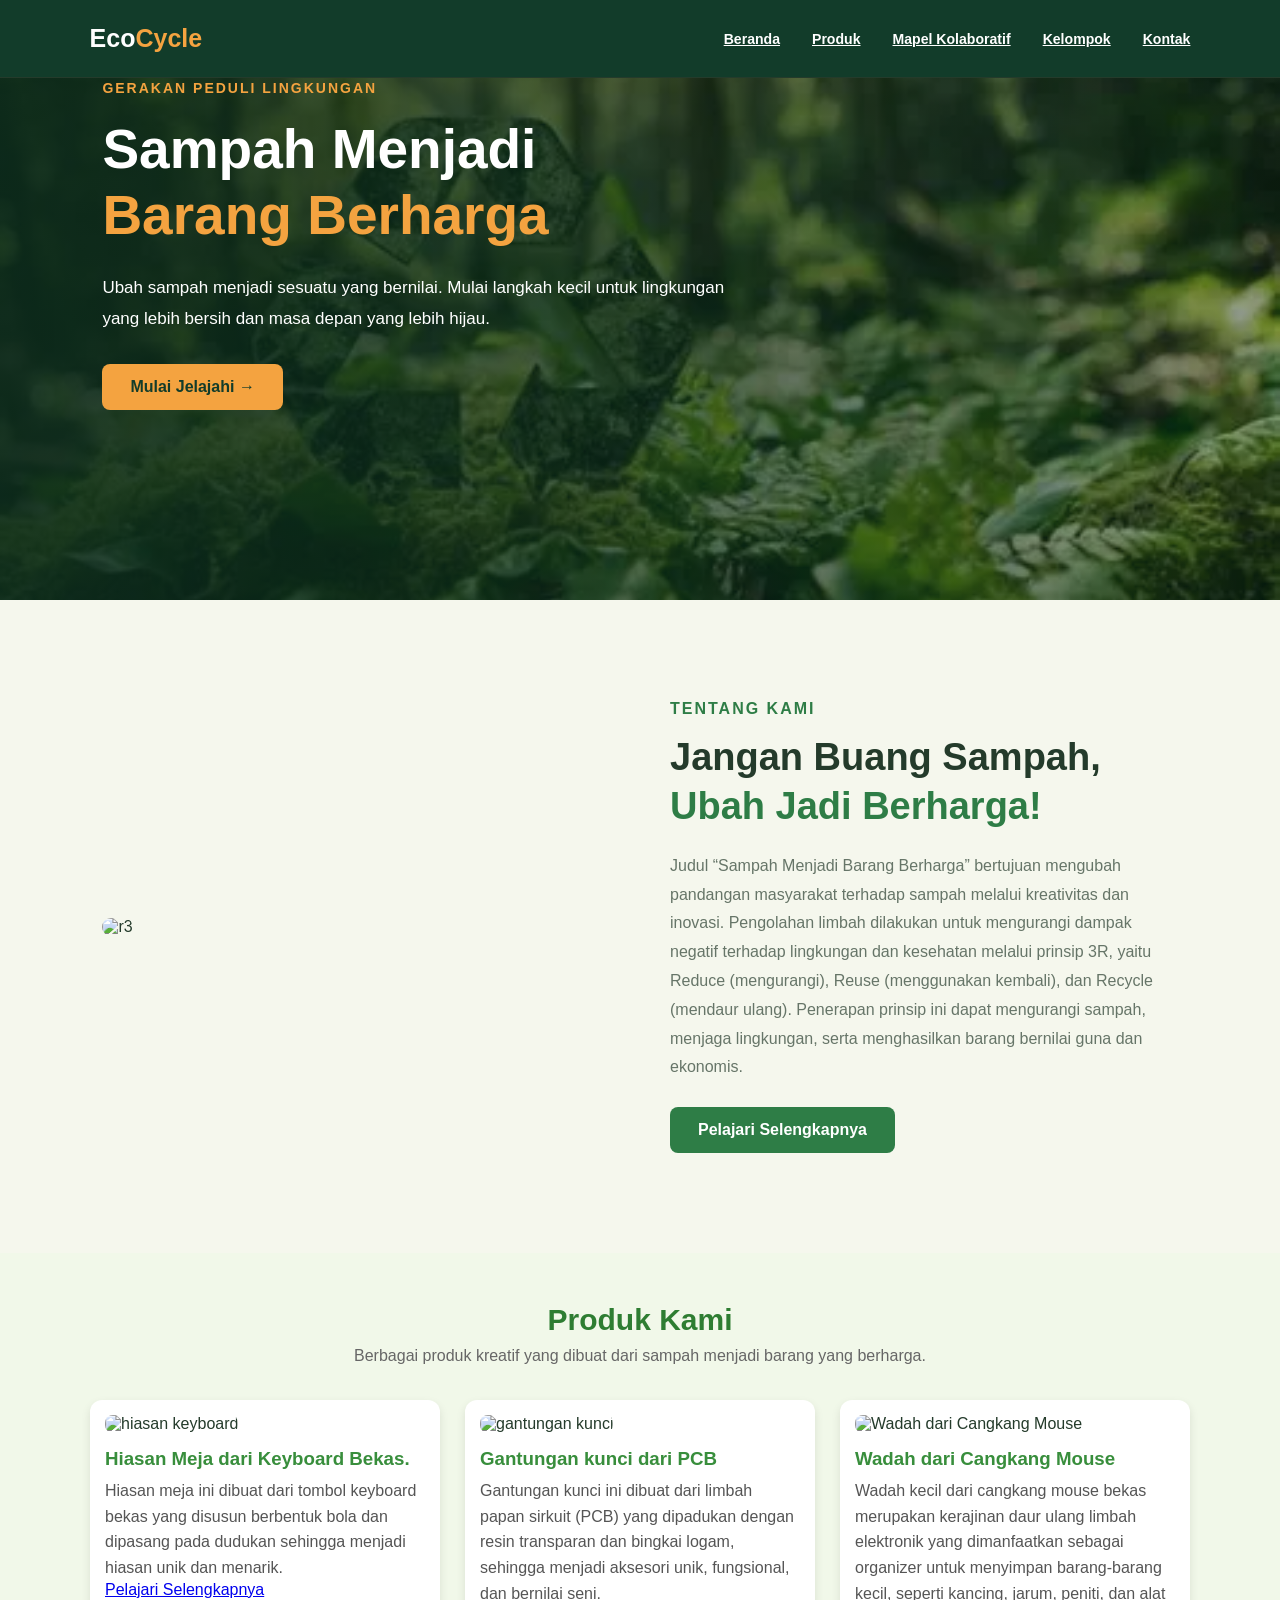
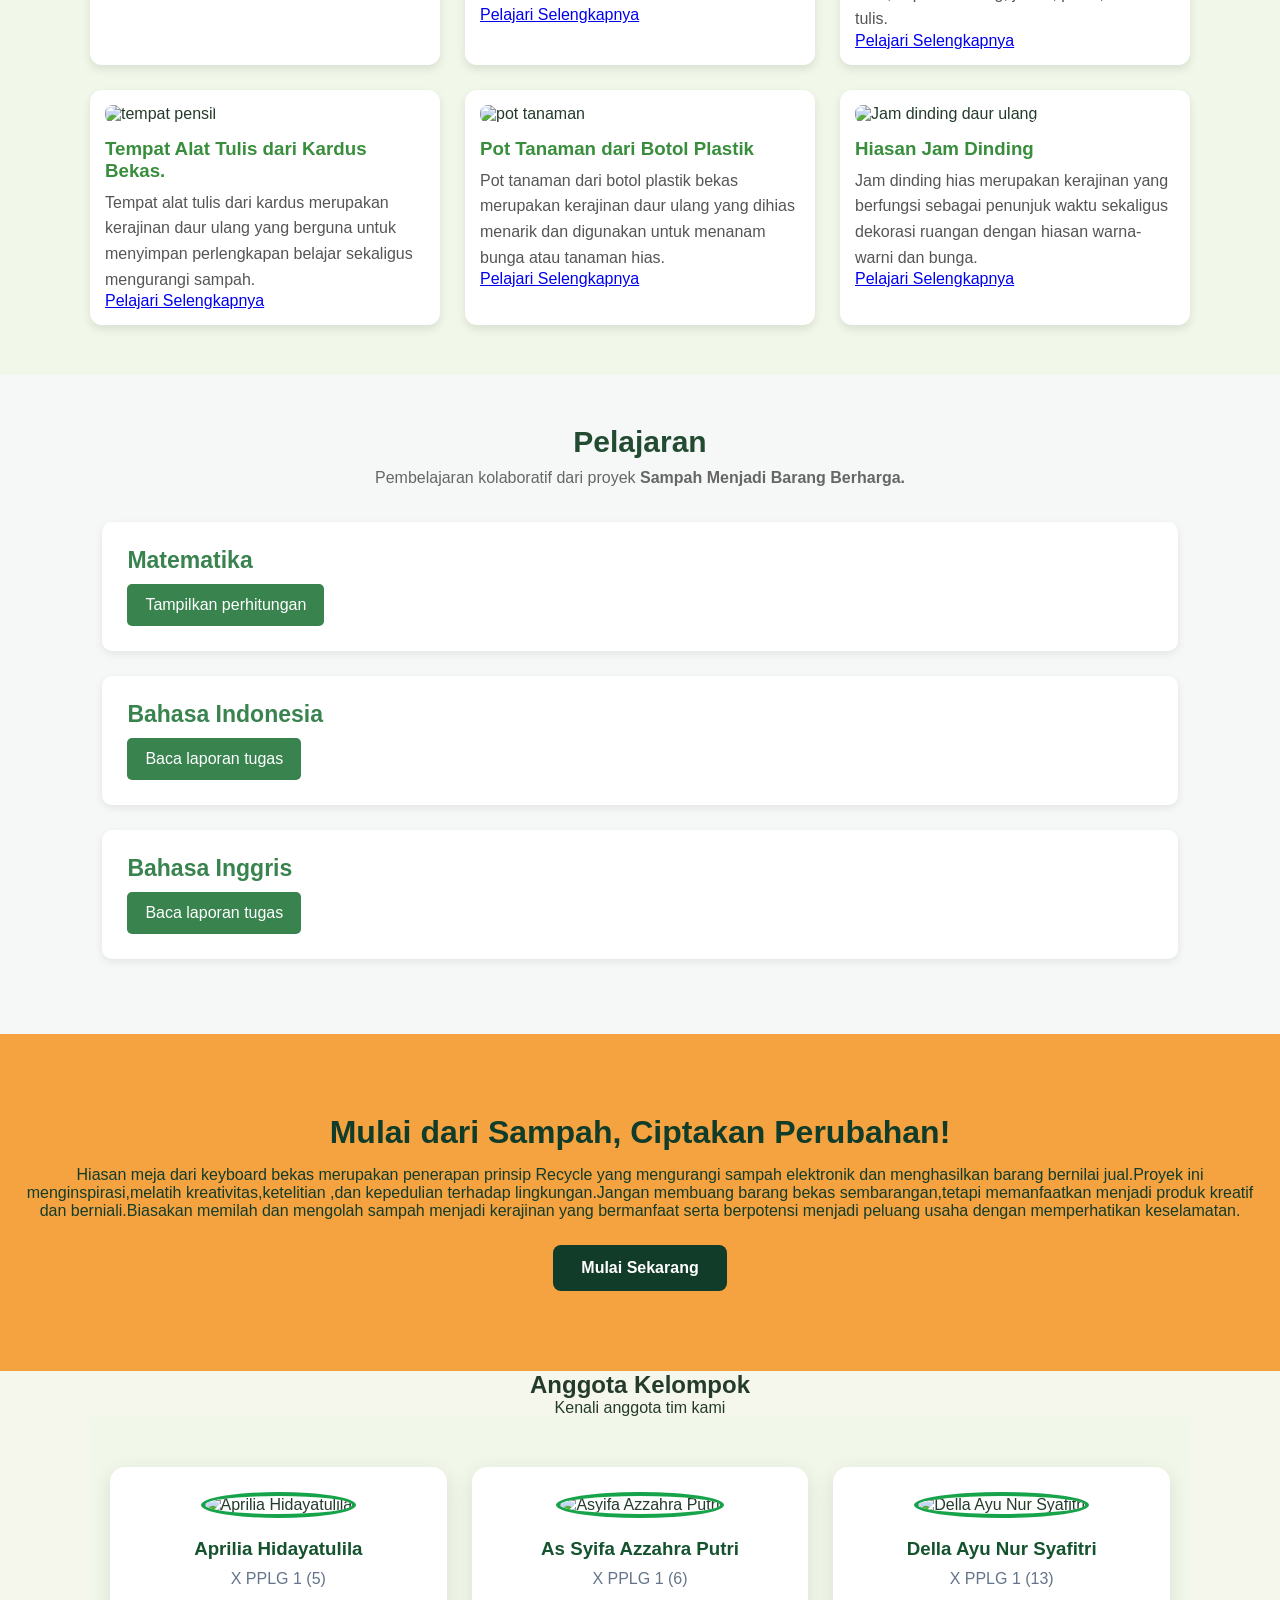
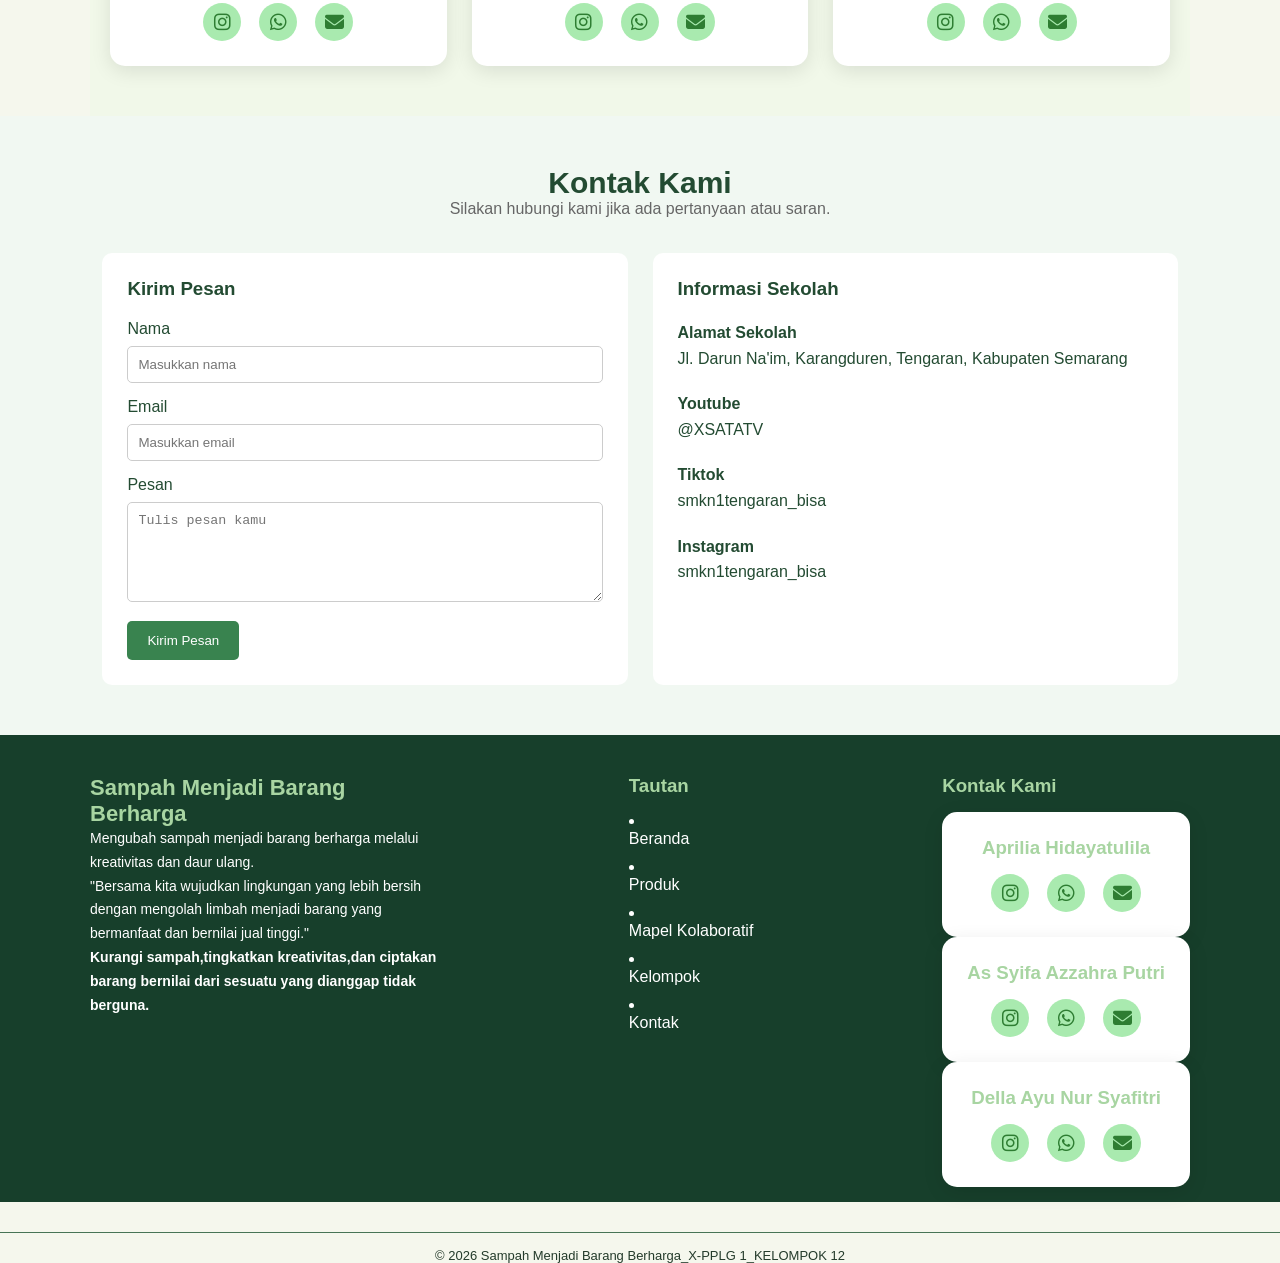
==== index.html @ 2ebad02d "Add files via upload" ====
<!doctype html>
<html lang="id">
  <head>
    <meta charset="UTF-8" />
    <meta name="viewport" content="width=device-width, initial-scale=1.0" />
    <title>Sampah Menjadi Barang Berharga</title>
    <link rel="stylesheet" href="style.css" />
    <link rel="stylesheet" href="https://cdnjs.cloudflare.com/ajax/libs/font-awesome/6.5.0/css/all.min.css"/>
    <link rel="stylesheet" href="https://cdnjs.cloudflare.com/ajax/libs/font-awesome/6.5.2/css/all.min.css">
  </head>
  <body>
    <!-- NAVBAR --> 
    <header>
      <nav class="navbar">
        <div class="logo"> Eco<span>Cycle</span></div>

        <div class="nav-menu">
          <li><a href="#home">Beranda</a></li>
          <li><a href="#produk">Produk</a></li>
          <li><a href="#mapel">Mapel Kolaboratif</a></li>
          <li><a href="#anggota">Kelompok</a></li>
          <li><a href="#kontak">Kontak</a></li>
        </div>

         <button
        class="hamburger"
        id="hamburger"
        type="button"
        aria-label="Buka menu navigasi"
        aria-expanded="false"
        aria-controls="navdropdown"
      >
        <span></span>
        <span></span>
        <span></span>
      </button>

      <div class="nav-dropdown" id="navDropdown">
        <a href="#home">Beranda</a>
        <a href="#produk">Produk</a>
        <a href="#mapel">Mapel Kolaboratif</a>
        <a href="#anggota">Anggota</a>
        <a href="#kontak">Kontak</a>
      </div>
      </nav>
    </header>
    <!-- background -->
    <main>
    <section class="bg" id="home">
      <div class="bg-content">
        <p class="tagline"> GERAKAN PEDULI LINGKUNGAN</p>

        <h1>
          Sampah Menjadi<br />
          <span>Barang Berharga</span>
        </h1>

        <p 1>
          Ubah sampah menjadi sesuatu yang bernilai. Mulai langkah kecil untuk
          lingkungan yang lebih bersih dan masa depan yang lebih hijau.
        </p>

        <a href="#tentang" class="btn">Mulai Jelajahi →</a>
      </div>
    </section>
    <!-- TENTANG -->
    <section class="tentang" id="tentang">
      <div class="tentang-image">
        <img src="./gambar/r3.jpg" alt="r3" />
      </div>

      <div class="tentang-content">
        <p class="section-label">TENTANG KAMI</p>

        <h2>
          Jangan Buang Sampah,<br />
          <span>Ubah Jadi Berharga!</span>
        </h2>

        <p>
          Judul “Sampah Menjadi Barang Berharga” bertujuan mengubah pandangan 
          masyarakat terhadap sampah melalui kreativitas dan inovasi. Pengolahan 
          limbah dilakukan untuk mengurangi dampak negatif terhadap lingkungan dan 
          kesehatan melalui prinsip 3R, yaitu Reduce (mengurangi), Reuse (menggunakan kembali), 
          dan Recycle (mendaur ulang). Penerapan prinsip ini dapat mengurangi sampah, menjaga lingkungan, 
          serta menghasilkan barang bernilai guna dan ekonomis.
        </p>

        <a href="#produk" class="btn btn-green"> Pelajari Selengkapnya </a>
      </div>
    </section>
    <!-- PRODUK IPAS -->
      <section class="produk" id="produk">
    <h2>Produk Kami</h2>
    <p class="deskripsi">
        Berbagai produk kreatif yang dibuat dari
        sampah menjadi barang yang berharga.
    </p>

    <div class="daftar-produk">

        <div class="card-produk">
            <img src="./gambar/hiasan keyboard.jpeg" alt="hiasan keyboard">
            <h3>Hiasan Meja dari Keyboard Bekas.</h3>
            <p>Hiasan meja ini dibuat dari tombol keyboard bekas yang 
              disusun berbentuk bola dan dipasang pada dudukan sehingga menjadi hiasan unik dan menarik.</p>
            <a href="hiasankeyboard.html" class="read-more">Pelajari Selengkapnya</a>
        </div>

        <div class="card-produk">
            <img src="./gambar/gantungan kunci.jpeg" alt="gantungan kunci">
            <h3>Gantungan kunci dari PCB</h3>
            <p>Gantungan kunci ini dibuat dari limbah papan sirkuit (PCB) 
              yang dipadukan dengan resin transparan dan bingkai logam, sehingga 
              menjadi aksesori unik, fungsional, dan bernilai seni.</p>
            <a href="gantungankunci.html" class="read-more">Pelajari Selengkapnya</a>
        </div>

        <div class="card-produk">
            <img src="./gambar/hiasan.jpeg" alt="Wadah dari Cangkang Mouse">
            <h3>Wadah dari Cangkang Mouse</h3>
            <p>Wadah kecil dari cangkang mouse bekas merupakan 
              kerajinan daur ulang limbah elektronik yang dimanfaatkan 
              sebagai organizer untuk menyimpan barang-barang kecil, seperti kancing, jarum, peniti, dan alat tulis.</p>
            <a href="cangkangmouse.html" class="read-more">Pelajari Selengkapnya</a>
        </div>

        <div class="card-produk">
            <img src="./gambar/tempat pensil.jpeg" alt="tempat pensil">
            <h3>Tempat Alat Tulis dari Kardus Bekas.</h3>
            <p>Tempat alat tulis dari kardus merupakan kerajinan daur ulang 
              yang berguna untuk menyimpan perlengkapan belajar sekaligus mengurangi sampah.</p>
           <a href="tempatpensil.html" class="read-more">Pelajari Selengkapnya</a>
        </div>

        <div class="card-produk">
            <img src="./gambar/pot tanaman.jpeg" alt="pot tanaman">
            <h3>Pot Tanaman dari Botol Plastik</h3>
            <p>Pot tanaman dari botol plastik bekas merupakan 
              kerajinan daur ulang yang dihias menarik dan digunakan untuk menanam bunga atau tanaman hias.</p>
            <a href="pottanaman.html" class="read-more">Pelajari Selengkapnya</a>
        </div>

        <div class="card-produk">
            <img src="./gambar/jam dinding daur ulang.jpeg" alt="Jam dinding daur ulang">
            <h3>Hiasan Jam Dinding</h3>
            <p>Jam dinding hias merupakan kerajinan yang berfungsi sebagai 
              penunjuk waktu sekaligus dekorasi ruangan dengan hiasan warna-warni dan bunga.</p>
           <a href="jamdinding.html" class="read-more">Pelajari Selengkapnya</a>
        </div>
    </div>
</section>
    <!-- MATA PELJARAN -->
    <section id="mapel">
      <div class="judul-mapel">
        <h2>Pelajaran</h2>
        <p>
          Pembelajaran kolaboratif dari proyek
          <strong> Sampah Menjadi Barang Berharga.</strong>
        </p>
      </div>
      <!-- MATEMATIKA -->
      <div class="mapel-card">
        <h3>Matematika</h3>
        <details>
          <summary>Tampilkan perhitungan</summary>

          <div class="materi">
            <h4>Aprilia Hidayatulila</h4>
            <img src="./gambar/Matematika yaya.jpeg" alt="matematika yaya">
              <p>
              <ul>
             <li>Permisalan </li>
              x = 1 pot bunga kelinci
              <br> y = 1 gantungan kunci keyboard </li>
              <li>Permodelan</li>
                        x + 2y =  155.000
                        <br>3x + 2y = 270.000
              <li>- Metode eliminasi </li>
                    mencari nilai x
                    <br>3x + 2y = 270.000
                    <br>x + 2y =155.000 
                    <br>______________ _
                     <br>2x       = 115.000
                    <br>x=57.500
              <li>- Metode subtitusi </li>
                    x + 2y=155.000
                    <br>57.500 + 2y = 155.000
                    <br> 2y =155.000 - 57.500
                    <br>2y =97.500
                    <br>y = 48.750
              <li>Jadi, harga 1 pot bunga kelinci adalah Rp 57.500, dan harga 1 gantungan kunci keyboard
                   adalah Rp 48.750</li>
            </p>
          </ul>
          </div>

          <div class="materi">
            <h4>As Syifa Azzahra Putri</h4>
            <img src="./gambar/Matematika syifa.jpeg" alt="matematika syifa">
            <p>
              <ul>
             <li>Permisalan </li>
              x = 1 kipas portable
              <br>y = 1 lampu hias </li>
              <li>Permodelan</li>
                        2x +3y = 154.000
                        <br> x + 2y = 90.000
              <li>- Metode eliminasi </li>
                    mencari nilai x
                    <br> 2x + 3y = 154.000|x2
                    <br>x + 2y =90.000 |x3 
                    <br>4x + 6y = 308.000
                    <br>3x + 6y = 270.000
                    <br> ______________ _
                     <br>x       =38.000 
              <li>- Metode subtitusi </li>
                    x + 2y=90.000
                    <br>(38.000) + 2y = 90.000 
                    <br>2y =90.000-38.000 
                    <br>2y =52.000
                    <br>y =52.000 ÷ 2 
                    <br>y = 26.000 
              <li>Jadi, harga 1 kipas portabl adalah Rp 38.000, dan harga 1 lampu hias
                   adalah Rp 26.000</li>
            </p>
          </ul>
          </div>

          <div class="materi">
            <h4>Della Ayu Nur Syafitri</h4>
            <img src="./gambar/matematika della.jpeg" alt="matematika della">
              <p>
              <ul>
             <li>Permisalan </li>
              x = 1 Bingkai foto dari keyboard
              <br>y = 1 lampu led dari keyboard bekas </li>
              <li>Permodelan</li>
                        2x + 3y = 325.000
                        <br>x + 2y = 210.000
              <li>- Metode eliminasi </li>
                    mencari nilai x
                    <br>2x + 3y = 325.000 |x2
                    <br>x + 2y = 210.000|x3
                    <br>4x + 6y = 650.000
                    <br>3x + 6y = 630.000
                    <br> ______________ _
                    <br>X         = 20.000
              <li>- Metode subtitusi </li>
                    x + 2y= 210.00
                    <br>20.000 + 2y = 210.000
                    <br>2y= 210.000 -  20.000
                    <br> 2y= 190.000
                    <br> y=95.000
                    <br><li>Jadi, harga 1 Bingkai foto dari keyboard adalah Rp 20.000, dan harga 1 lampu led dari
                      keyboard bekas adalah Rp 95.000</li>
            </p>
          </ul>
          </div>
          </details>
          </div>

      <!-- BAHASA INDONESIA -->
      <div class="mapel-card">
        <h3>Bahasa Indonesia</h3>
        <details>
          <summary>Baca laporan tugas</summary>
          <div class="materi">
            <h4>Laporan Aprilia Hidayatulila</h4>
            <p>
              Barang bekas merupakan benda yang sudah tidak digunakan lagi, 
              tetapi masih dapat dimanfaatkan menjadi sesuatu yang berguna. Salah satu 
              contohnya adalah keyboard komputer bekas yang dapat diolah menjadi kerajinan 
              tangan berupa bola dunia. Produk ini dibuat dengan memanfaatkan bahan yang sudah 
              tidak terpakai sehingga dapat mengurangi sampah sekaligus menghasilkan hiasan yang menarik.
            </p>

            <p>
              Bola dunia dari keyboard bekas merupakan kerajinan berbentuk globe yang menggunakan 
              styrofoam sebagai bahan dasar dan tombol keyboard bekas sebagai bahan hiasan. 
              Bahan yang digunakan dalam pembuatan produk ini adalah keyboard bekas, styrofoam, 
              lem, dan bahan pendukung lainnya. Keyboard bekas dimanfaatkan dengan mengambil bagian 
              tombol-tombolnya, sedangkan styrofoam digunakan untuk membentuk dasar bola dunia.
            </p>

            <p>
              Proses pembuatan bola dunia ini dilakukan dengan membentuk styrofoam menjadi bulat seperti globe. 
              Setelah itu, tombol-tombol keyboard bekas disusun dan ditempelkan pada permukaan styrofoam hingga 
              membentuk tampilan bola dunia yang menarik. Produk ini dibuat dengan menggabungkan kreativitas dan 
              pemanfaatan barang bekas sehingga menghasilkan kerajinan yang memiliki bentuk unik.
            </p>

            <p>
              Bola dunia dari keyboard bekas memiliki manfaat sebagai hiasan meja, pajangan, sekaligus media pengenalan bentuk bumi. 
              Selain itu, pembuatan produk ini dapat melatih kreativitas dan mengajarkan pentingnya mengolah barang bekas agar tidak 
              langsung dibuang. Dengan adanya kerajinan ini, keyboard yang sudah tidak digunakan dapat berubah menjadi barang yang memiliki nilai guna dan nilai keindahan.
            </p>
          </div>

          <div class="materi">
            <h4>Laporan As Syifa Azzahra Putri</h4>
            <p>
              Limbah keyboard merupakan salah satu jenis sampah elektronik 
              yang berasal dari perangkat komputer yang sudah tidak digunakan 
              atau mengalami kerusakan. Keyboard terdiri atas berbagai komponen, 
              seperti tombol, rangka plastik, kabel, dan bagian elektronik. Limbah keyboard 
              dapat dimanfaatkan kembali menjadi barang kerajinan yang memiliki nilai estetika dan nilai guna.
            </p>

            <p>
              Berdasarkan produk yang kami buat, terlihat sebuah kerajinan yang dibuat dari limbah keyboard bekas. 
              Kerajinan tersebut memiliki bentuk menyerupai pohon dengan bagian atas berbentuk bulat.
              Bagian atas kerajinan tersusun dari berbagai tombol keyboard berwarna hitam, abu-abu, 
              dan putih. Tombol-tombol tersebut memiliki huruf, angka, serta simbol yang masih terlihat. 
              Susunan tombol dibuat secara rapat sehingga membentuk permukaan menyerupai bola.
              Bagian bawah kerajinan menggunakan komponen elektronik sebagai penyangga. 
              Terdapat rangkaian kabel dan bagian-bagian kecil yang menghubungkan bentuk bulat dengan alasnya. 
              Kerajinan ini menunjukkan bahwa tombol keyboard yang sudah tidak terpakai dapat disusun menjadi bentuk yang menarik.
            </p>

            <p>
              Kerajinan dari limbah keyboard memiliki berbagai manfaat. Salah satunya adalah mengurangi 
              jumlah sampah elektronik yang dapat mencemari lingkungan. Selain itu, pemanfaatan limbah keyboard 
              dapat meningkatkan kreativitas dan keterampilan dalam membuat kerajinan.
              Kerajinan ini juga dapat digunakan sebagai hiasan ruangan, pajangan, atau contoh 
              pemanfaatan barang bekas. Dengan pengolahan yang tepat, limbah keyboard yang awalnya tidak 
              memiliki nilai guna dapat menjadi barang yang menarik dan bernilai ekonomis.
            </p>

            <p>
              Limbah keyboard dapat dimanfaatkan menjadi kerajinan yang menarik dan bermanfaat. 
              Pengolahan limbah keyboard merupakan salah satu cara untuk mengurangi pencemaran lingkungan 
              sekaligus meningkatkan kreativitas. Oleh karena itu, pemanfaatan limbah elektronik perlu 
              dikembangkan agar barang yang sudah tidak digunakan dapat memiliki nilai tambah.
            </p>
          </div>

          <div class="materi">
            <h4>Laporan Della Ayu Nur Syafitri</h4>
            <p>
              Hiasan meja dari keyboard bekas adalah kerajinan yang memanfaatkan 
              keyboard rusak menjadi hiasan yang menarik. Keyboard bekas yang biasanya 
              dibuang, kini bisa diubah menjadi barang yang berguna dan bernilai jual.
              Hiasan ini terbuat dari tombol-tombol keyboard atau keycaps yang berwarna 
              hitam dan putih. Tombol tersebut ditempelkan pada rangka yang terbuat dari 
              kardus atau kaleng bekas menggunakan lem tembak. Alat yang digunakan cukup sederhana, 
              yaitu gunting, cutter, dan lem tembak. Bentuk hiasannya bermacam-macam, seperti tempat 
              pensil, pot bunga mini, dan bingkai foto.Manfaat dari kerajinan ini adalah dapat mengurangi 
              sampah elektronik, melatih kreativitas, dan dapat dijual sehingga menghasilkan uang. Jadi, 
              hiasan meja dari keyboard bekas sangat bermanfaat untuk menjaga lingkungan dan melatih keterampilan.
            </p>
          </div>
        </details>
      </div>

      <!-- BAHASA INGGRIS -->
      <div class="mapel-card">
        <h3>Bahasa Inggris</h3>
        <details>
          <summary>Baca laporan tugas</summary>
          <div class="materi">
            <h2>Aprilia Hidayatulila</h2>
            <h4 style="text-align: center;">​How to Make a Globe from Used Keyboard Keys</h4>
            <p>
             A globe made from used keyboard keys is a creative craft made from electronic waste. 
             This craft uses old keyboard buttons and other unused computer parts to create a unique decorative object. 
             It is also a good way to recycle electronic waste and protect the environment.
            </p>
            <p>
              First, prepare an old keyboard and remove all the keys carefully. Next, clean the keys so they are ready to be used.
               After that, prepare a round ball as the main structure. Then, attach the keyboard keys one by one to the surface of the 
               ball using strong glue. Make sure the keys are arranged neatly and cover the entire surface. 
               Finally, attach the ball to a stand so it can stand properly.
            </p>
            <p>
             In conclusion, making a globe from used keyboard keys is an interesting way to recycle old electronic materials. 
             Besides being creative, this activity helps reduce electronic waste and teaches us to reuse unused objects..
            </p>
          </div>

          <div class="materi">
            <h2>As Syifa Azzahra Putri</h2>
            <h4 style="text-align: center;">A Decorative Table Clock Made From recycled keyboard keys</h4>
            <p>
             A decorative table clock made from recycled keyboard keys is a creative handicraft produced by reusing 
             unused computer keyboard buttons and electronic waste. This product combines creativity, functionality, 
             and environmental awareness. It transforms waste materials into a useful and attractive decoration.
            </p>
            <p>
            First, used keyboard keys are collected and cleaned to remove dust and dirt. Then, the keys are arranged and attached 
            to a round base to form the shape of a clock. A clock mechanism is installed in the middle, allowing the clock to function properly. 
            After that, the clock is connected to a supporting base to make it stand firmly on a table.
            <p>
             The recycled keyboard keys create a unique appearance because each key has different letters, numbers, and symbols. 
             A computer mouse can also be placed beside the clock as an additional decoration.
             </p>
             <p>
              In conclusion, making a decorative table clock from recycled keyboard keys is an innovative way to apply the 3R principle, especially recycling. 
              Besides reducing electronic waste, this product creates a useful, unique, and valuable item that can be used as a room decoration.
             </p>
          </div>

          <div class="materi">
            <h2>Della Ayu Nur Syafitri</h2>
            <h4 style="text-align: center;">​Table Decoration From Used Keyboard</h4>
            <p>
            Table decoration from used keyboard is a handicraft that uses a broken keyboard to make a beautiful decoration. A used keyboard that is usually 
            thrown away can be changed into a useful and valuableTable decoration from used keyboard is a handicraft that uses a broken keyboard to make a beautiful decoration. 
            A used keyboard that is usually thrown away can be changed into a useful and valuable product.
            </p>
            <p>
              This decoration is made from keyboard buttons or keycaps. The buttons are black and white and have letters and numbers on them. 
              The buttons are glued on a frame made from used cardboard or used cans using a glue gun. The tools used are very simple, such as scissors, cutter, and glue gun.
            </p>
            <p>
              The shape of this decoration is varied, such as a pencil holder, a mini flower pot, and a photo frame. 
              The buttons are arranged neatly to cover all parts of the frame, so it looks unique and interesting.
            </p>
            <p>
              This handicraft has many benefits. It can reduce electronic waste, train creativity, and can be sold to get money. 
              So, table decoration from used keyboard is very useful to protect the environment and to train our skills.
            </p>
          </div>
        </details>
      </div>
    </section>
    <!--SINGKATAN-->
    <section class="singkatan">
      <h2>Mulai dari Sampah, Ciptakan Perubahan!</h2>
      <p>Hiasan meja dari keyboard bekas merupakan penerapan prinsip Recycle yang mengurangi sampah
        elektronik dan menghasilkan barang bernilai jual.Proyek ini menginspirasi,melatih kreativitas,ketelitian
        ,dan kepedulian terhadap lingkungan.Jangan membuang barang bekas sembarangan,tetapi memanfaatkan menjadi
        produk kreatif dan berniali.Biasakan memilah dan mengolah sampah menjadi kerajinan yang bermanfaat
        serta berpotensi menjadi peluang usaha dengan memperhatikan keselamatan.
      </p>
      <a href="#home" class="btn">Mulai Sekarang</a>
    </section>
    <!-- ANGGOTA KELOMPOK -->
    <section id="anggota" class="anggota-section">
      <div class="container">
        <h2 style="text-align: center;">Anggota Kelompok</h2>
        <p class="subtitle" style="text-align: center;">Kenali anggota tim kami</p>

        <div class="anggota-container">
          <div class="anggota-card">
            <img src="./gambar/april.jpeg" alt="Aprilia Hidayatulila" />
            <h3>Aprilia Hidayatulila</h3>
            <p>X PPLG 1 (5)</p>
            <div class="sosial-media"><a href="https://instagram.com/ap_rilia2528" target="_blank">
              <i class="fa-brands fa-instagram"></i></a>
              <a href="https://wa.me/087712039388" target="_blank">
                <i class="fa-brands fa-whatsapp"></i></a>
                <a href="mailto:aprilia.p26021@satamail.my.id">
                  <i class="fa-solid fa-envelope"></i></a>
            </div>
          </div>

          <div class="anggota-card">
            <img src="./gambar/sifa.jpeg" alt="Asyifa Azzahra Putri" />
            <h3>As Syifa Azzahra Putri</h3>
            <p>X PPLG 1 (6)</p>
             <div class="sosial-media"><a href="https://instagram.com/sypazhraaaaa" target="_blank">
              <i class="fa-brands fa-instagram"></i></a>
              <a href="https://wa.me/085866463313" target="_blank">
                <i class="fa-brands fa-whatsapp"></i></a>
                <a href="mailto:as.p26023@satamail.my.id">
                  <i class="fa-solid fa-envelope"></i></a>
            </div>
          </div>

          <div class="anggota-card">
            <img src="./gambar/della.jpeg" alt="Della Ayu Nur Syafitri" />
            <h3>Della Ayu Nur Syafitri</h3>
            <p>X PPLG 1 (13)</p>
            <div class="sosial-media"><a href="https://instagram.com/" target="_blank">
              <i class="fa-brands fa-instagram"></i></a>
              <a href="https://wa.me/081646824009" target="_blank">
                <i class="fa-brands fa-whatsapp"></i></a>
                <a href="mailto:della.p26049@satamail.my.id">
                  <i class="fa-solid fa-envelope"></i></a>
            </div>
          </div>
        </div>
      </div>
    </section>
    <!-- KONTAK KAMI -->
    <section id="kontak">
      <h2>Kontak Kami</h2>
      <p class="deskripsi">
        Silakan hubungi kami jika ada pertanyaan atau saran.
      </p>

      <div class="kontak-container">
        <div class="form-kontak">
          <h3>Kirim Pesan</h3>
          <form>
            <label for="nama">Nama</label>
            <input type="text" id="nama" placeholder="Masukkan nama" required />
            <label for="email">Email</label>
            <input
              type="email"
              id="email"
              placeholder="Masukkan email"
              required/>
            <label for="pesan">Pesan</label>
            <textarea
              id="pesan"
              placeholder="Tulis pesan kamu"
              required
            ></textarea>
            <button type="submit">Kirim Pesan</button>
          </form>
        </div>
        <!-- Informasi Kontak -->
        <div class="info-kontak">
          <h3>Informasi Sekolah</h3>
          <p>
            <b>Alamat Sekolah</b><br />
            Jl. Darun Na'im, Karangduren, Tengaran, Kabupaten Semarang
          </p>
          <p>
            <b>Youtube</b> <br>
            @XSATATV
          </p>
          <p>
            <b>Tiktok</b><br>
            smkn1tengaran_bisa
          </p>
          <p>
            <b>Instagram</b><br>
            smkn1tengaran_bisa
          </p>
        </div>
      </div>
    </section>
    <!-- FOOTER -->
    <footer class="footer">
    <div class="footer-container">
        <div class="footer-info">
            <h2>Sampah Menjadi Barang Berharga</h2>
            <p>
                Mengubah sampah menjadi barang berharga
                melalui kreativitas dan daur ulang.
                <br>"Bersama kita wujudkan lingkungan yang lebih bersih dengan mengolah limbah 
                menjadi barang yang bermanfaat dan bernilai jual tinggi."
                <br><Strong>Kurangi sampah,tingkatkan kreativitas,dan ciptakan barang bernilai dari sesuatu yang dianggap tidak berguna.</Strong>
            </p>
        </div>

        <div class="footer-links">
            <h3>Tautan</h3>
          <li><a href="#home">Beranda</a></li>
          <li><a href="#produk">Produk</a></li>
          <li><a href="#mapel">Mapel Kolaboratif</a></li>
          <li><a href="#anggota">Kelompok</a></li>
          <li><a href="#kontak">Kontak</a></li>
        </div>

        <div class="footer-contact">
            <h3>Kontak Kami</h3>
             <section class="anggota" id="anggota">
    <div class="container">
        <div class="anggota-list">
            <div class="anggota-card">
                <h3>Aprilia Hidayatulila</h3>
                <div class="sosial-media">
                    <a href="https://instagram.com/ap_rilia2528" target="_blank">
                        <i class="fa-brands fa-instagram"></i>
                    </a>
                    <a href="https://wa.me/087712039388" target="_blank">
                        <i class="fa-brands fa-whatsapp"></i>
                    </a>
                    <a href="mailto:aprilia.p26021@satamail.my.id">
                        <i class="fa-solid fa-envelope"></i>
                    </a>
                </div>
            </div>

            <div class="anggota-card">
                <h3>As Syifa Azzahra Putri</h3>
                <div class="sosial-media">
                    <a href="https://instagram.com/sypazhraaaaa" target="_blank">
                        <i class="fa-brands fa-instagram"></i>
                    </a>
                    <a href="https://wa.me/085866463313" target="_blank">
                        <i class="fa-brands fa-whatsapp"></i>
                    </a>
                    <a href="mailto:as.p26023@satamail.my.id">
                        <i class="fa-solid fa-envelope"></i>
                    </a>
                </div>
            </div>

            <div class="anggota-card">
                <h3>Della Ayu Nur Syafitri</h3>
                <div class="sosial-media">
                    <a href="https://instagram.com/" target="_blank">
                        <i class="fa-brands fa-instagram"></i>
                    </a>
                    <a href="https://wa.me/081646824009" target="_blank">
                        <i class="fa-brands fa-whatsapp"></i>
                    </a>
                    <a href="mailto:della.p26049@satamail.my.id">
                        <i class="fa-solid fa-envelope"></i>
                    </a>
                </div>
            </div>
        </div>
    </div>
</section>

<!-- Font Awesome -->
<link rel="stylesheet" href="https://cdnjs.cloudflare.com/ajax/libs/font-awesome/6.5.0/css/all.min.css">
        </div>
    </div>
    </main>
    <div class="footer-bottom">
        <p>© 2026 Sampah Menjadi Barang Berharga_X-PPLG 1_KELOMPOK 12</p>
    </div>
</footer>
  </body>
</html>
---- style.css ----
/* RESET */
* {
  margin: 0;
  padding: 0;
  box-sizing: border-box;
  scroll-behavior: smooth;
}
body {
  font-family: "Plus Jakarta Sans", sans-serif;
  background-color: #f5f7ed;
  color: #243b2b;
}
/* WARNA WEBSITE */
:root {
  --green-dark: #123c2a;
  --green: #2e7d46;
  --green-light: #dcebd9;
  --cream: #f5f7ed;
  --orange: #f4a340;
  --white: #ffffff;
}
/* NAVBAR */
header {
  background-color: var(--green-dark);
  position: sticky;
  top: 0;
  z-index: 100;
}
.navbar {
  position: fixed;
  top: 0;
  z-index: 1000;
  width: 100%;
  min-height: 78px;
  padding: 12px clamp(20px, 7vw, 110px);
  display: flex;
  align-items: center;
  justify-content: space-between;
  gap: 28px;
  background: var(--green-dark);
  border-bottom: 1px solid;
  backdrop-filter: blur(16px);
}
.logo {
  font-size: 25px;
  font-weight: bold;
  color: white;
}
.logo span {
  color: var(--orange);
}
.nav-menu {
  display: flex;
  list-style: none;
  gap: clamp(18px, 2.5vw, 36px);
}
.nav-menu a,
.nav-dropdown a {
  position: relative;
  color: white;
  font-size: 0.88rem;
  font-weight: 700;
  transition: color 0.25s ease;
}

.nav-menu a::after {
  content: "";
  position: absolute;
  left: 0;
  bottom: -8px;
  width: 0;
  height: 2px;
  border-radius: 5px;
  background: var(--green-700);
  transition: width 0.25s ease;
}

.nav-menu a:hover {
  color: var(--green-800);
}

.nav-menu a:hover::after {
  width: 100%;
}
.hamburger {
  display: none;
  width: 44px;
  height: 44px;
  padding: 10px;
  border: 0;
  border-radius: 12px;
  background: var(--green-100);
  cursor: pointer;
}

.hamburger span {
  display: block;
  width: 22px;
  height: 2px;
  margin: 5px auto;
  border-radius: 5px;
  background: var(--green-900);
}

.nav-dropdown {
  display: none;
}
/* BACKGROUND */
.bg {
  min-height: 600px;
  display: block;
  align-items: center;
  padding: 80px 8%;
  background:
    linear-gradient(90deg, rgba(12, 43, 28, 0.92), rgba(12, 43, 28, 0.45)),
    url("3r.webp");
  background-size: cover;
  background-position: center;
  max-width: 100%;
}
.bg-content {
  max-width: 650px;
  color: white;
}
.tagline {
  color: var(--orange);
  font-size: 14px;
  font-weight: bold;
  letter-spacing: 2px;
  margin-bottom: 20px;
}
.bg h1 {
  font-size: 55px;
  line-height: 1.2;
  margin-bottom: 25px;
}
.bg h1 span {
  color: var(--orange);
}
.bg-content > p:not(.tagline) {
  font-size: 17px;
  line-height: 1.8;
  margin-bottom: 30px;
}
/* BUTTON */
.btn {
  display: inline-block;
  padding: 14px 28px;
  background-color: var(--orange);
  color: var(--green-dark);
  text-decoration: none;
  font-weight: bold;
  border-radius: 8px;
  transition: 0.3s;
}

.btn:hover {
  background-color: white;
  transform: translateY(-3px);
}

.btn-green {
  background-color: var(--green);
  color: white;
}

/* TENTANG */
.tentang {
  padding: 100px 8%;
  display: flex;
  align-items: center;
  gap: 60px;
}

.tentang-image {
  flex: 1;
}

.tentang-image img {
  width: 100%;
  height: 400px;
  object-fit: cover;
  border-radius: 20px;
}

.tentang-content {
  flex: 1;
}

.section-label {
  color: var(--green);
  font-weight: bold;
  letter-spacing: 2px;
  margin-bottom: 15px;
}

.tentang h2,
.manfaat h2 {
  font-size: 38px;
  line-height: 1.3;
  margin-bottom: 20px;
}

.tentang h2 span,
.manfaat h2 span,
.section-heading h2 span {
  color: var(--green);
}

.tentang-content > p:not(.section-label) {
  color: #667568;
  line-height: 1.8;
  margin-bottom: 25px;
}

/* PRODUK IPAS */
.produk {
  padding: 50px 20px;
  background-color: #f1f8e9;
  text-align: center;
}

.produk h2 {
  color: #2e7d32;
  font-size: 30px;
  margin-bottom: 10px;
}

.deskripsi {
  color: #555;
  margin-bottom: 30px;
}

.daftar-produk {
  display: grid;
  grid-template-columns: repeat(3, 1fr);
  gap: 25px;
  max-width: 1100px;
  margin: auto;
}

.card-produk {
  background: white;
  padding: 15px;
  border-radius: 12px;
  box-shadow: 0 4px 10px rgba(0, 0, 0, 0.1);
  text-align: left;
}

.card-produk img {
  width: 100%;
  height: 190px;
  object-fit: cover;
  border-radius: 8px;
}

.card-produk h3 {
  color: #388e3c;
  margin: 15px 0 8px;
}

.card-produk p {
  color: #555;
  line-height: 1.6;
}

.card-produk details {
  margin-top: 12px;
  background: #e8f5e9;
  padding: 10px;
  border-radius: 8px;
}

.card-produk summary {
  color: #2e7d32;
  font-weight: bold;
  cursor: pointer;
}

.card-produk details[open] summary {
  margin-bottom: 10px;
}

.card-produk details p {
  font-size: 14px;
}

/* MATA PELAJARAN */

#mapel {
  padding: 50px 8%;
  background-color: #f5f8f6;
  font-family: Arial, sans-serif;
  color: #234b32;
}

.judul-mapel {
  text-align: center;
  margin-bottom: 35px;
}

.judul-mapel h2 {
  font-size: 30px;
  margin-bottom: 10px;
}

.judul-mapel p {
  color: #666;
}

/* Kartu Mapel */

.mapel-card {
  background-color: white;
  padding: 25px;
  margin-bottom: 25px;
  border-radius: 10px;
  box-shadow: 0 3px 8px rgba(0, 0, 0, 0.08);
}

.mapel-card h3 {
  color: #39834f;
  font-size: 23px;
  margin-bottom: 10px;
}

.mapel-card > p {
  color: #555;
  line-height: 1.6;
  margin-bottom: 20px;
}

/* Tombol Baca */

.mapel-card summary {
  background-color: #39834f;
  color: white;
  padding: 12px 18px;
  border-radius: 5px;
  cursor: pointer;
  display: inline-block;
}

.mapel-card summary:hover {
  background-color: #28633a;
}

/* Isi Materi */

.materi {
  background-color: #f1f8f2;
  padding: 20px;
  margin-top: 20px;
  border-radius: 8px;
  line-height: 1.7;
}

.materi h4 {
  color: #234b32;
  margin-bottom: 15px;
}
.materi img {
  width: 50%;
  height: 200px;
  object-fit: cover;
  border-radius: 20px;
}
.materi p {
  margin-bottom: 15px;
  text-align: justify;
}

.materi ul,
.materi ol {
  padding-left: 25px;
  margin-bottom: 15px;
}

/* PRODUK KAMI */
.recycle h2 {
  text-align: center;
}
.deskripsi {
  text-align: center;
}

/*SINGKATAN */
.singkatan {
  text-align: center;
  padding: 80px 20px;
  background-color: var(--orange);
  color: var(--green-dark);
}

.singkatan h2 {
  font-size: 32px;
  margin-bottom: 15px;
}

.singkatan p {
  margin-bottom: 25px;
}

.singkatan .btn {
  background-color: var(--green-dark);
  color: white;
}

/* ANGGOTA */
.anggota-container {
  display: grid;
  grid-template-columns: repeat(3, 1fr);
  gap: 25px;
  max-width: 1100px;
  margin: auto;
  padding: 50px 20px;
  background-color: #f1f8e9;
  text-align: center;
}

.anggota-card {
  background: white;
  padding: 25px;
  text-align: center;
  border-radius: 15px;
  box-shadow: 0 5px 20px rgba(0, 0, 0, 0.1);
  transition: 0.3s;
}

.anggota-card:hover {
  transform: translateY(-8px);
}

.anggota-card img {
  width: 150px;
  height: 150px;
  object-fit: cover;
  object-position: center;
  border-radius: 50%;
  border: 4px solid #16a34a;
  margin-bottom: 20px;
}

.anggota-card h3 {
  margin-bottom: 10px;
  color: #14532d;
}

.anggota-card p {
  color: #64748b;
  margin-bottom: 15px;
}

.anggota-card a {
  color: #16a34a;
  text-decoration: none;
}

/* KONTAK KAMI */

#kontak {
  background-color: #f1f8f2;
  padding: 50px 8%;
  font-family: Arial, sans-serif;
  color: #234b32;
}

#kontak h2 {
  text-align: center;
  font-size: 30px;
}

.deskripsi {
  text-align: center;
  color: #666;
  margin-bottom: 35px;
}

/* Tampilan Kontak */
.kontak-container {
  display: flex;
  gap: 25px;
}

.form-kontak,
.info-kontak {
  background-color: white;
  padding: 25px;
  border-radius: 10px;
  width: 50%;
}

.form-kontak h3,
.info-kontak h3 {
  margin-bottom: 20px;
}

.form-kontak label {
  display: block;
  margin-bottom: 8px;
}

.form-kontak input,
.form-kontak textarea {
  width: 100%;
  padding: 10px;
  margin-bottom: 15px;
  border: 1px solid #ccc;
  border-radius: 5px;
  box-sizing: border-box;
}

.form-kontak textarea {
  height: 100px;
}

.form-kontak button {
  background-color: #39834f;
  color: white;
  padding: 12px 20px;
  border: none;
  border-radius: 5px;
  cursor: pointer;
}

.form-kontak button:hover {
  background-color: #28633a;
}

/* Informasi Kontak */
.info-kontak p {
  margin-bottom: 20px;
  line-height: 1.6;
}

.info-kontak a {
  display: inline-block;
  background-color: #39834f;
  color: white;
  text-decoration: none;
  padding: 10px 15px;
  border-radius: 5px;
}

/* FOOTER */
.footer {
  background-color: #173f2b;
  color: white;
  padding: 40px 20px 15px;
  font-family: Arial, sans-serif;
}

.footer-container {
  display: flex;
  justify-content: space-between;
  flex-wrap: wrap;
  gap: 30px;
  max-width: 1100px;
  margin: auto;
}

.footer-info {
  max-width: 350px;
}

.footer h2 {
  color: #a8d5a2;
  font-size: 22px;
}

.footer h3 {
  color: #a8d5a2;
  margin-bottom: 15px;
}

.footer p {
  font-size: 14px;
  line-height: 1.7;
}

.footer-links a {
  display: block;
  color: white;
  text-decoration: none;
  margin-bottom: 10px;
}

.footer-links a:hover {
  color: #a8d5a2;
}

.footer-bottom {
  text-align: center;
  border-top: 1px solid #477456;
  margin-top: 30px;
  padding-top: 15px;
}

.footer-bottom p {
  font-size: 13px;
}
.sosial-media {
  display: flex;
  justify-content: center;
  gap: 18px;
  margin-top: 15px;
}

.sosial-media a {
  width: 38px;
  height: 38px;
  display: flex;
  justify-content: center;
  align-items: center;
  border-radius: 50%;
  background: #a9eaaf;
  color: #2e7d32;
  font-size: 19px;
  text-decoration: none;
  transition: 0.3s;
}

.sosial-media a:hover {
  background: #2e7d32;
  color: #dcebd9;
  transform: translateY(-4px);
}
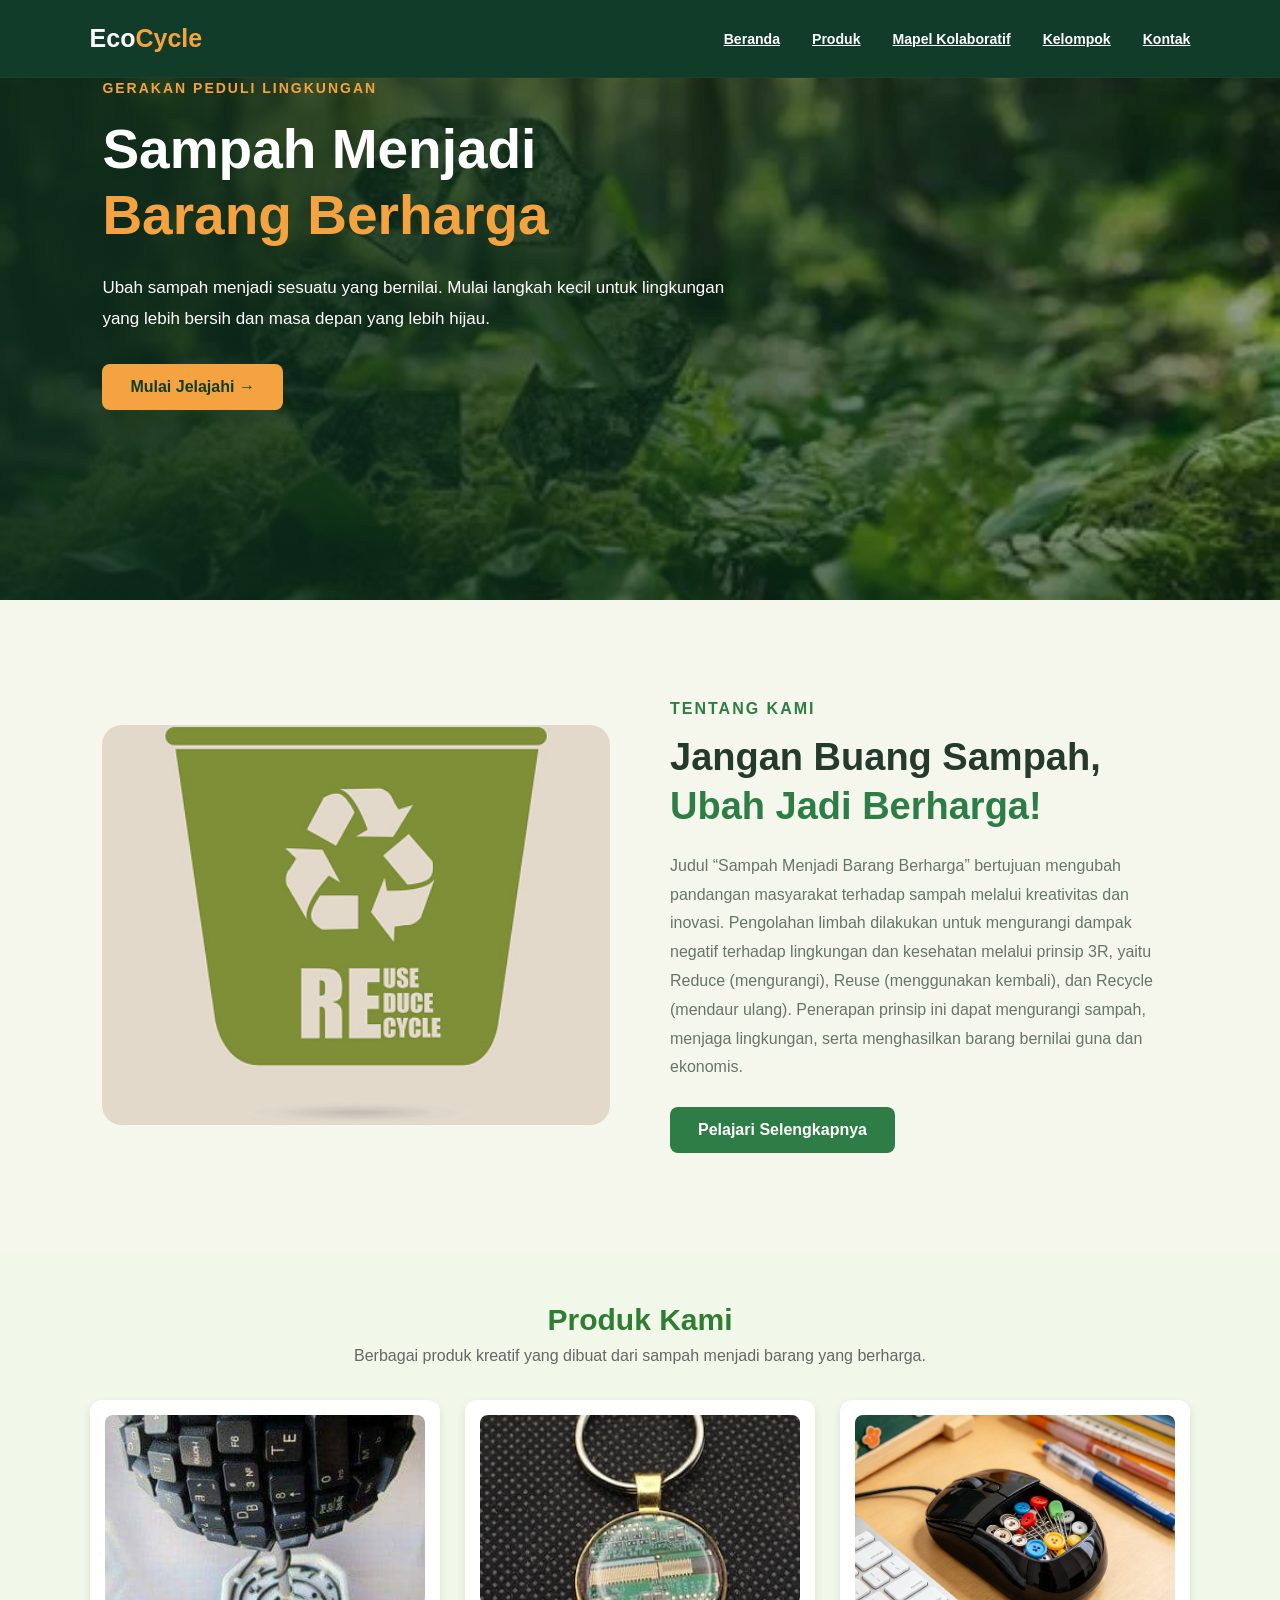
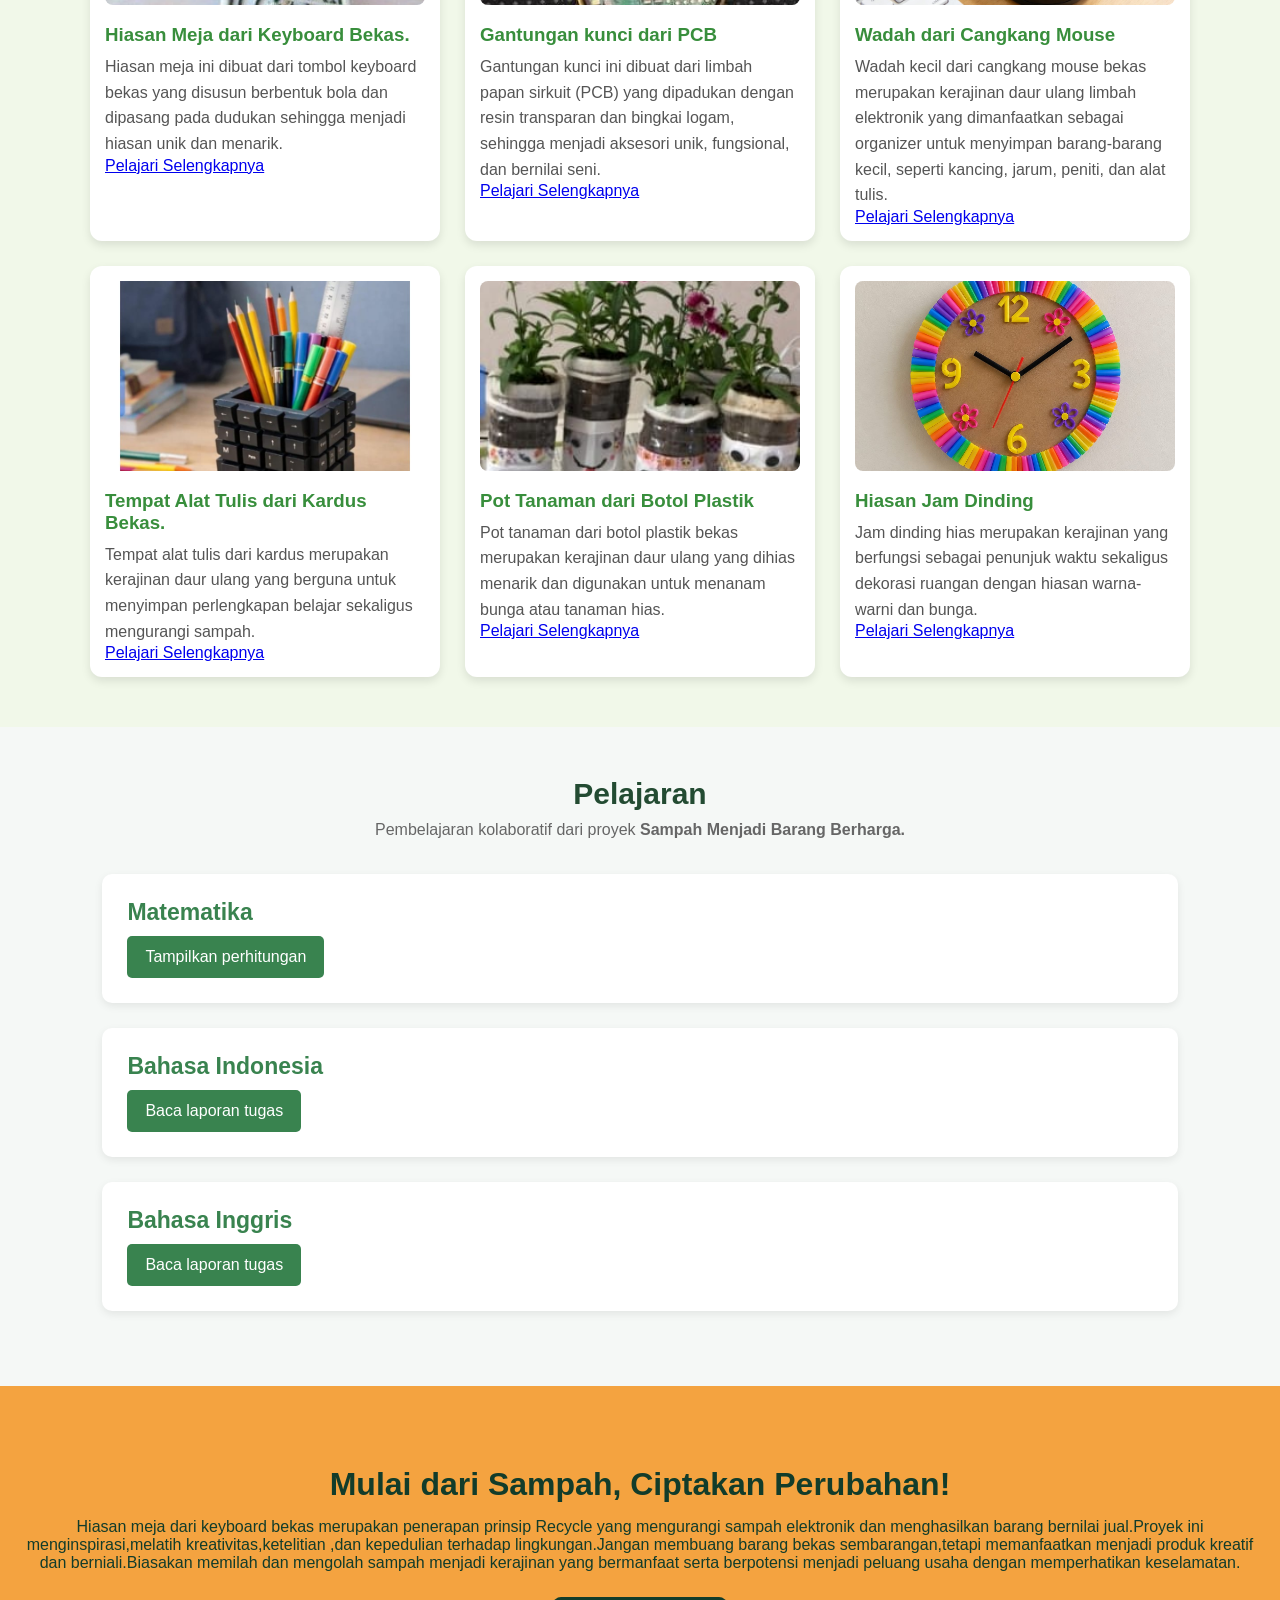
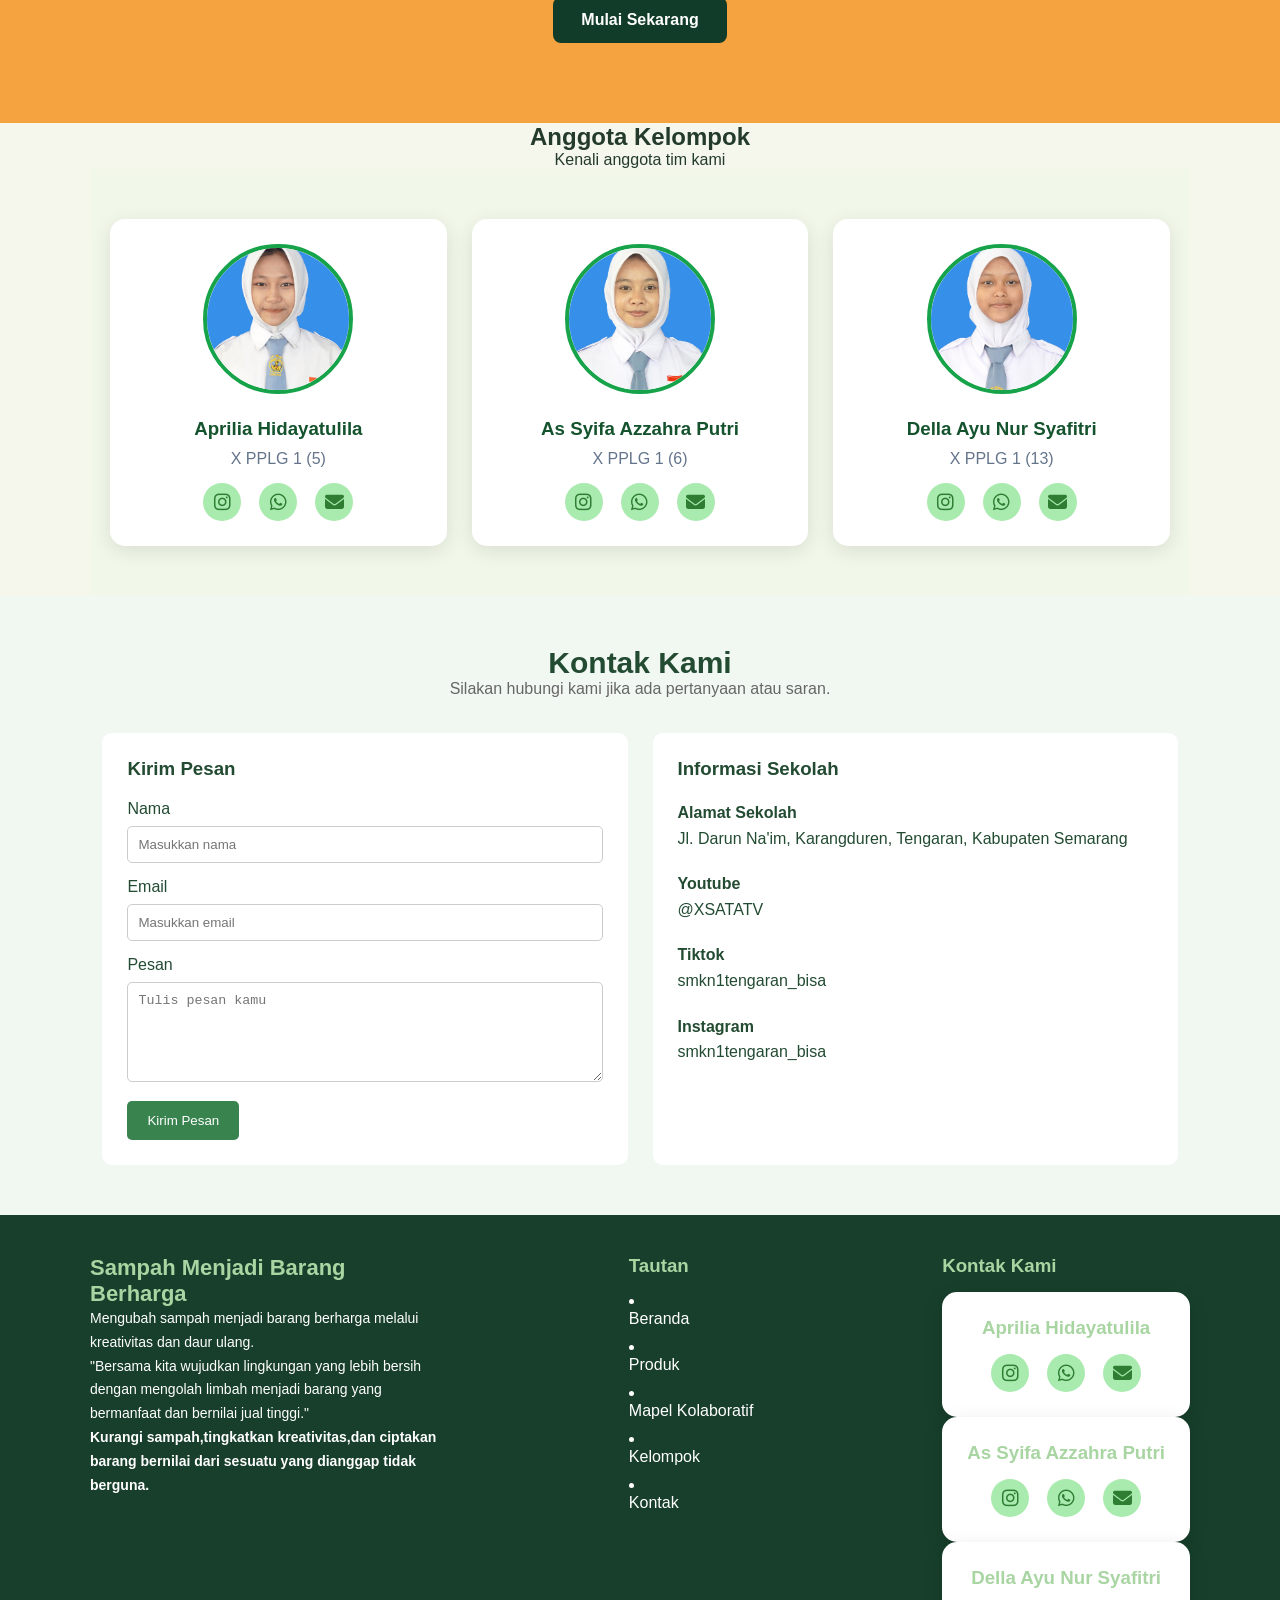
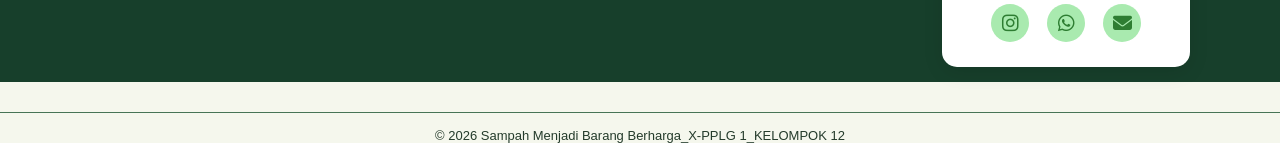
==== commit 986de60c: "Update index.html" ====
--- a/index.html
+++ b/index.html
@@ -66,7 +66,7 @@
     <!-- TENTANG -->
     <section class="tentang" id="tentang">
       <div class="tentang-image">
-        <img src="./gambar/r3.jpg" alt="r3" />
+        <img src="r3.jpg" alt="r3" />
       </div>
 
       <div class="tentang-content">
@@ -100,7 +100,7 @@
     <div class="daftar-produk">
 
         <div class="card-produk">
-            <img src="./gambar/hiasan keyboard.jpeg" alt="hiasan keyboard">
+            <img src="hiasan keyboard.jpeg" alt="hiasan keyboard">
             <h3>Hiasan Meja dari Keyboard Bekas.</h3>
             <p>Hiasan meja ini dibuat dari tombol keyboard bekas yang 
               disusun berbentuk bola dan dipasang pada dudukan sehingga menjadi hiasan unik dan menarik.</p>
@@ -108,7 +108,7 @@
         </div>
 
         <div class="card-produk">
-            <img src="./gambar/gantungan kunci.jpeg" alt="gantungan kunci">
+            <img src="gantungan kunci.jpeg" alt="gantungan kunci">
             <h3>Gantungan kunci dari PCB</h3>
             <p>Gantungan kunci ini dibuat dari limbah papan sirkuit (PCB) 
               yang dipadukan dengan resin transparan dan bingkai logam, sehingga 
@@ -117,7 +117,7 @@
         </div>
 
         <div class="card-produk">
-            <img src="./gambar/hiasan.jpeg" alt="Wadah dari Cangkang Mouse">
+            <img src="hiasan.jpeg" alt="Wadah dari Cangkang Mouse">
             <h3>Wadah dari Cangkang Mouse</h3>
             <p>Wadah kecil dari cangkang mouse bekas merupakan 
               kerajinan daur ulang limbah elektronik yang dimanfaatkan 
@@ -126,7 +126,7 @@
         </div>
 
         <div class="card-produk">
-            <img src="./gambar/tempat pensil.jpeg" alt="tempat pensil">
+            <img src="tempat pensil.jpeg" alt="tempat pensil">
             <h3>Tempat Alat Tulis dari Kardus Bekas.</h3>
             <p>Tempat alat tulis dari kardus merupakan kerajinan daur ulang 
               yang berguna untuk menyimpan perlengkapan belajar sekaligus mengurangi sampah.</p>
@@ -134,7 +134,7 @@
         </div>
 
         <div class="card-produk">
-            <img src="./gambar/pot tanaman.jpeg" alt="pot tanaman">
+            <img src="pot tanaman.jpeg" alt="pot tanaman">
             <h3>Pot Tanaman dari Botol Plastik</h3>
             <p>Pot tanaman dari botol plastik bekas merupakan 
               kerajinan daur ulang yang dihias menarik dan digunakan untuk menanam bunga atau tanaman hias.</p>
@@ -142,7 +142,7 @@
         </div>
 
         <div class="card-produk">
-            <img src="./gambar/jam dinding daur ulang.jpeg" alt="Jam dinding daur ulang">
+            <img src="jam dinding daur ulang.jpeg" alt="Jam dinding daur ulang">
             <h3>Hiasan Jam Dinding</h3>
             <p>Jam dinding hias merupakan kerajinan yang berfungsi sebagai 
               penunjuk waktu sekaligus dekorasi ruangan dengan hiasan warna-warni dan bunga.</p>
@@ -167,7 +167,7 @@
 
           <div class="materi">
             <h4>Aprilia Hidayatulila</h4>
-            <img src="./gambar/Matematika yaya.jpeg" alt="matematika yaya">
+            <img src="Matematika yaya.jpeg" alt="matematika yaya">
               <p>
               <ul>
              <li>Permisalan </li>
@@ -197,7 +197,7 @@
 
           <div class="materi">
             <h4>As Syifa Azzahra Putri</h4>
-            <img src="./gambar/Matematika syifa.jpeg" alt="matematika syifa">
+            <img src="Matematika syifa.jpeg" alt="matematika syifa">
             <p>
               <ul>
              <li>Permisalan </li>
@@ -229,7 +229,7 @@
 
           <div class="materi">
             <h4>Della Ayu Nur Syafitri</h4>
-            <img src="./gambar/matematika della.jpeg" alt="matematika della">
+            <img src="matematika della.jpeg" alt="matematika della">
               <p>
               <ul>
              <li>Permisalan </li>
@@ -443,7 +443,7 @@
 
         <div class="anggota-container">
           <div class="anggota-card">
-            <img src="./gambar/april.jpeg" alt="Aprilia Hidayatulila" />
+            <img src="april.jpeg" alt="Aprilia Hidayatulila" />
             <h3>Aprilia Hidayatulila</h3>
             <p>X PPLG 1 (5)</p>
             <div class="sosial-media"><a href="https://instagram.com/ap_rilia2528" target="_blank">
@@ -456,7 +456,7 @@
           </div>
 
           <div class="anggota-card">
-            <img src="./gambar/sifa.jpeg" alt="Asyifa Azzahra Putri" />
+            <img src="sifa.jpeg" alt="Asyifa Azzahra Putri" />
             <h3>As Syifa Azzahra Putri</h3>
             <p>X PPLG 1 (6)</p>
              <div class="sosial-media"><a href="https://instagram.com/sypazhraaaaa" target="_blank">
@@ -469,7 +469,7 @@
           </div>
 
           <div class="anggota-card">
-            <img src="./gambar/della.jpeg" alt="Della Ayu Nur Syafitri" />
+            <img src="della.jpeg" alt="Della Ayu Nur Syafitri" />
             <h3>Della Ayu Nur Syafitri</h3>
             <p>X PPLG 1 (13)</p>
             <div class="sosial-media"><a href="https://instagram.com/" target="_blank">
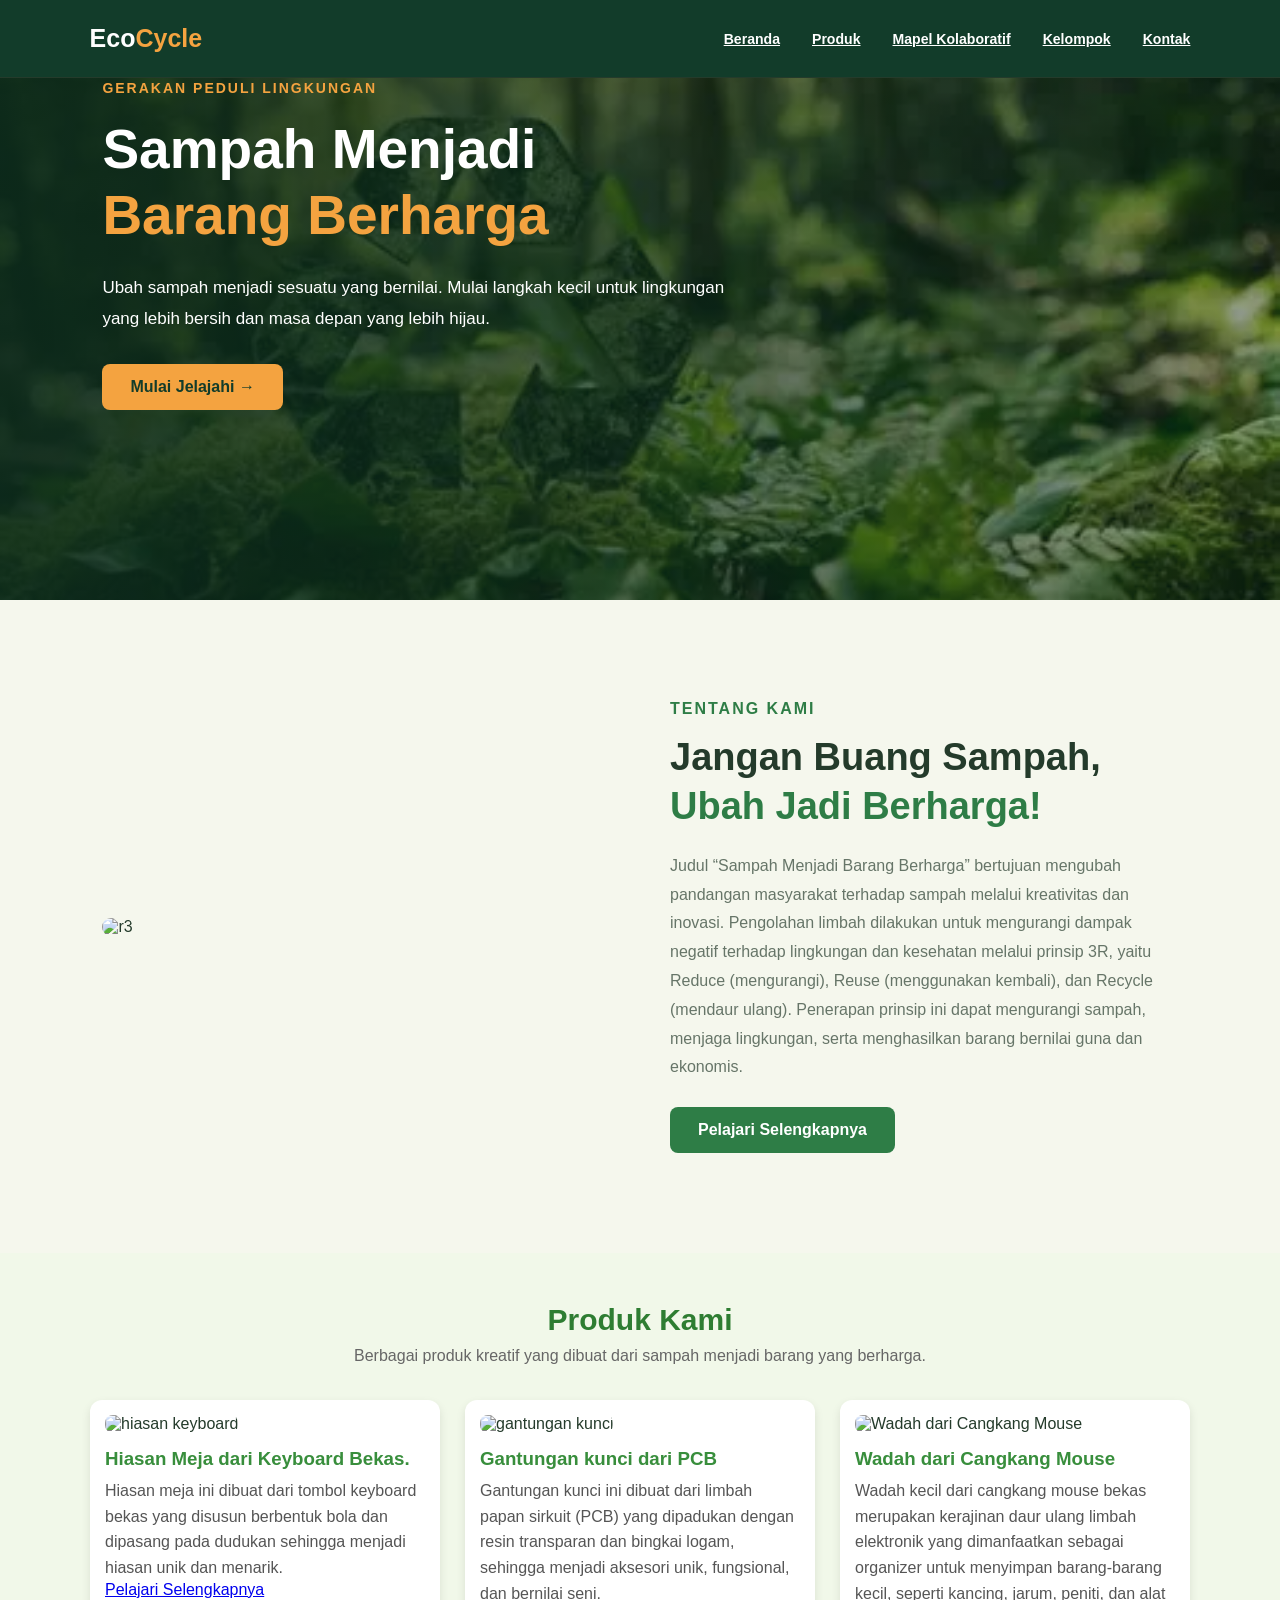
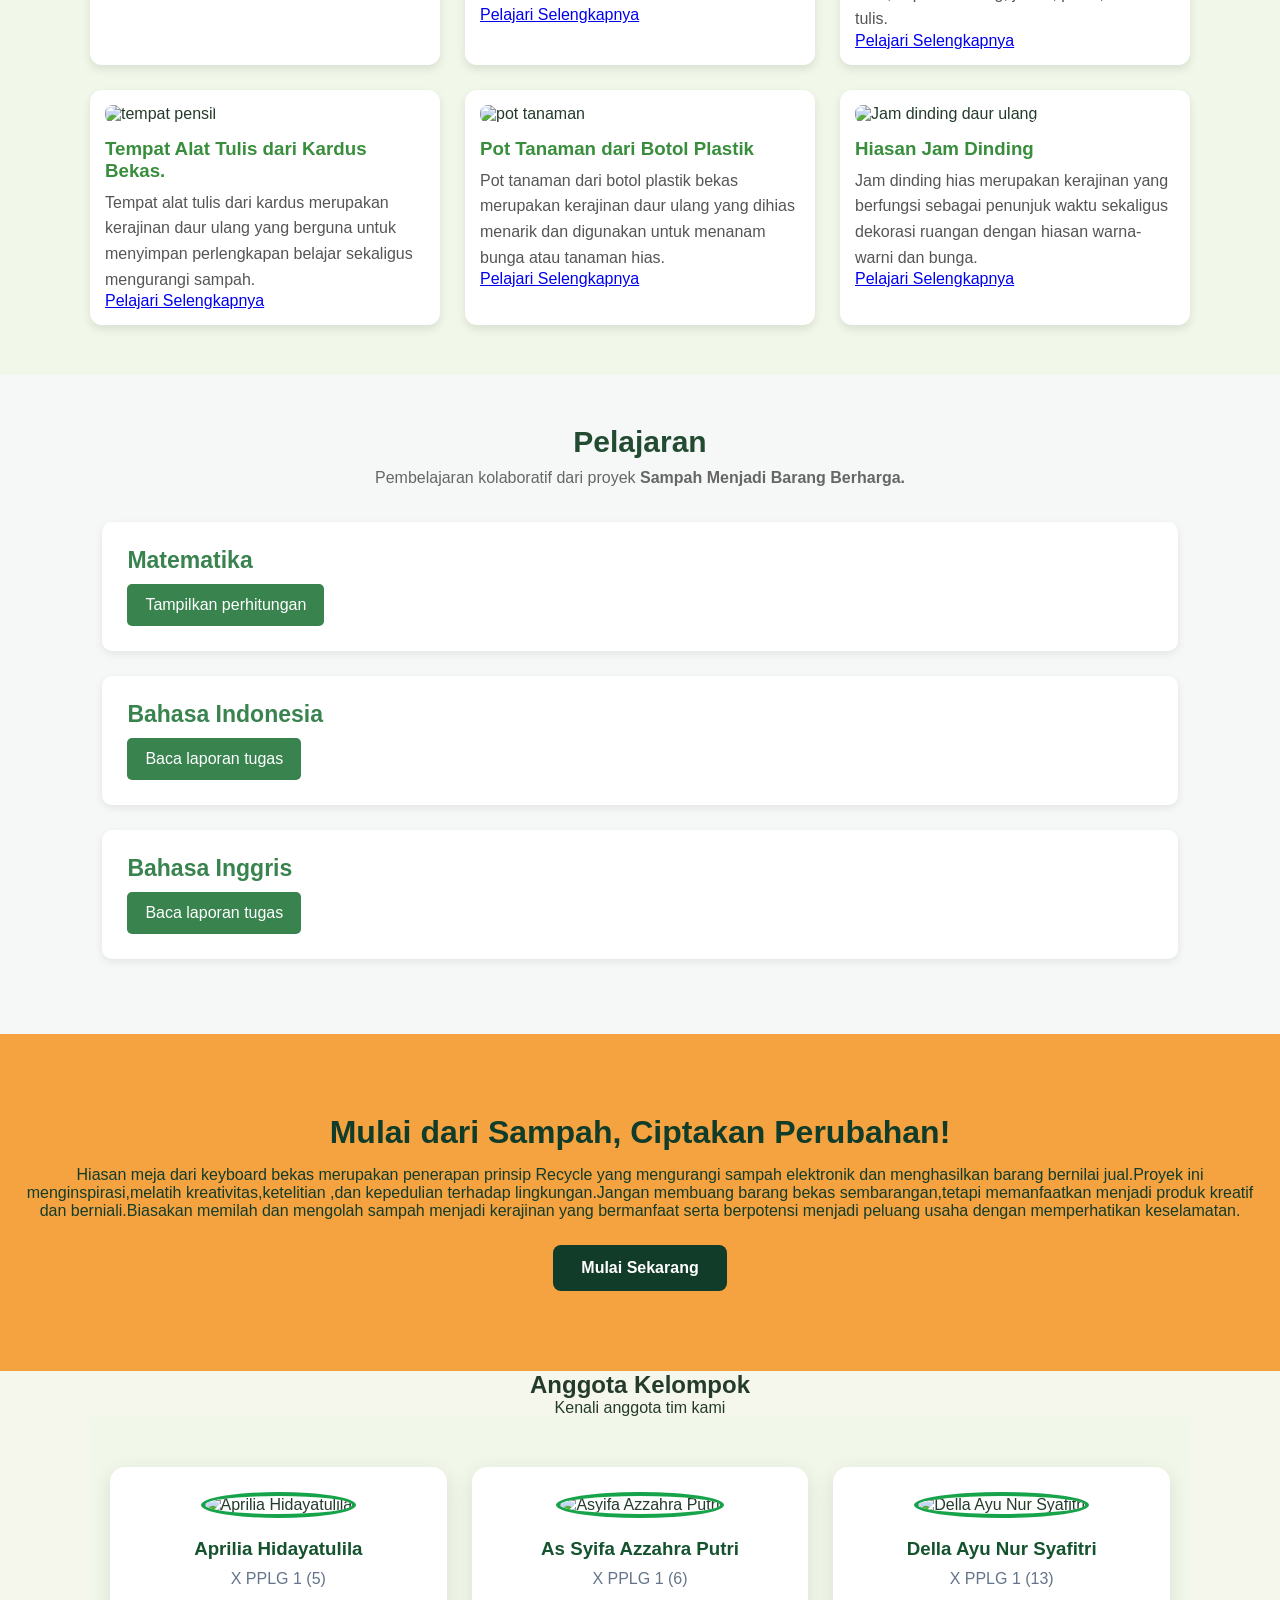
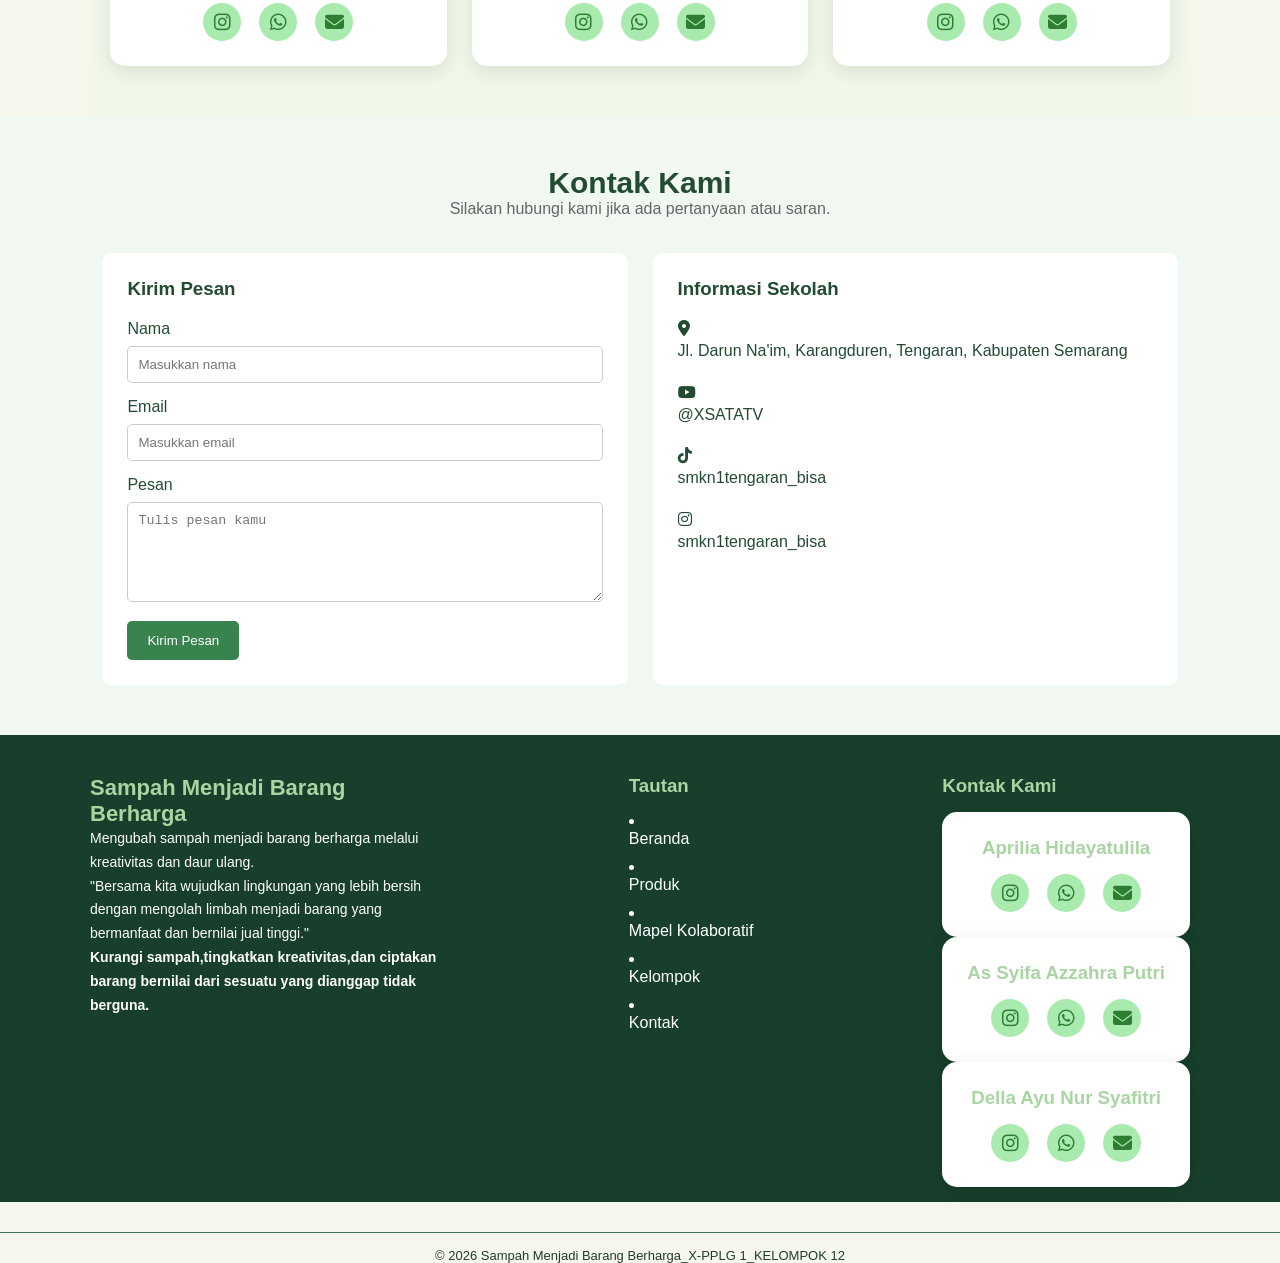
==== commit 80268fea: "Add files via upload" ====
--- a/index.html
+++ b/index.html
@@ -22,26 +22,6 @@
           <li><a href="#kontak">Kontak</a></li>
         </div>
 
-         <button
-        class="hamburger"
-        id="hamburger"
-        type="button"
-        aria-label="Buka menu navigasi"
-        aria-expanded="false"
-        aria-controls="navdropdown"
-      >
-        <span></span>
-        <span></span>
-        <span></span>
-      </button>
-
-      <div class="nav-dropdown" id="navDropdown">
-        <a href="#home">Beranda</a>
-        <a href="#produk">Produk</a>
-        <a href="#mapel">Mapel Kolaboratif</a>
-        <a href="#anggota">Anggota</a>
-        <a href="#kontak">Kontak</a>
-      </div>
       </nav>
     </header>
     <!-- background -->
@@ -66,7 +46,7 @@
     <!-- TENTANG -->
     <section class="tentang" id="tentang">
       <div class="tentang-image">
-        <img src="r3.jpg" alt="r3" />
+        <img src="./gambar/r3.jpg" alt="r3" />
       </div>
 
       <div class="tentang-content">
@@ -100,7 +80,7 @@
     <div class="daftar-produk">
 
         <div class="card-produk">
-            <img src="hiasan keyboard.jpeg" alt="hiasan keyboard">
+            <img src="./gambar/hiasan keyboard.jpeg" alt="hiasan keyboard">
             <h3>Hiasan Meja dari Keyboard Bekas.</h3>
             <p>Hiasan meja ini dibuat dari tombol keyboard bekas yang 
               disusun berbentuk bola dan dipasang pada dudukan sehingga menjadi hiasan unik dan menarik.</p>
@@ -108,7 +88,7 @@
         </div>
 
         <div class="card-produk">
-            <img src="gantungan kunci.jpeg" alt="gantungan kunci">
+            <img src="./gambar/gantungan kunci.jpeg" alt="gantungan kunci">
             <h3>Gantungan kunci dari PCB</h3>
             <p>Gantungan kunci ini dibuat dari limbah papan sirkuit (PCB) 
               yang dipadukan dengan resin transparan dan bingkai logam, sehingga 
@@ -117,7 +97,7 @@
         </div>
 
         <div class="card-produk">
-            <img src="hiasan.jpeg" alt="Wadah dari Cangkang Mouse">
+            <img src="./gambar/hiasan.jpeg" alt="Wadah dari Cangkang Mouse">
             <h3>Wadah dari Cangkang Mouse</h3>
             <p>Wadah kecil dari cangkang mouse bekas merupakan 
               kerajinan daur ulang limbah elektronik yang dimanfaatkan 
@@ -126,7 +106,7 @@
         </div>
 
         <div class="card-produk">
-            <img src="tempat pensil.jpeg" alt="tempat pensil">
+            <img src="./gambar/tempat pensil.jpeg" alt="tempat pensil">
             <h3>Tempat Alat Tulis dari Kardus Bekas.</h3>
             <p>Tempat alat tulis dari kardus merupakan kerajinan daur ulang 
               yang berguna untuk menyimpan perlengkapan belajar sekaligus mengurangi sampah.</p>
@@ -134,7 +114,7 @@
         </div>
 
         <div class="card-produk">
-            <img src="pot tanaman.jpeg" alt="pot tanaman">
+            <img src="./gambar/pot tanaman.jpeg" alt="pot tanaman">
             <h3>Pot Tanaman dari Botol Plastik</h3>
             <p>Pot tanaman dari botol plastik bekas merupakan 
               kerajinan daur ulang yang dihias menarik dan digunakan untuk menanam bunga atau tanaman hias.</p>
@@ -142,7 +122,7 @@
         </div>
 
         <div class="card-produk">
-            <img src="jam dinding daur ulang.jpeg" alt="Jam dinding daur ulang">
+            <img src="./gambar/jam dinding daur ulang.jpeg" alt="Jam dinding daur ulang">
             <h3>Hiasan Jam Dinding</h3>
             <p>Jam dinding hias merupakan kerajinan yang berfungsi sebagai 
               penunjuk waktu sekaligus dekorasi ruangan dengan hiasan warna-warni dan bunga.</p>
@@ -167,42 +147,45 @@
 
           <div class="materi">
             <h4>Aprilia Hidayatulila</h4>
-            <img src="Matematika yaya.jpeg" alt="matematika yaya">
+            <img src="./gambar/revisi mtk.jpeg" 
+            width="100%"
+            height="350px"
+            alt="matematika yaya">
               <p>
               <ul>
              <li>Permisalan </li>
-              x = 1 pot bunga kelinci
-              <br> y = 1 gantungan kunci keyboard </li>
+              x = harga 1 Jam HDD
+              <br> y = harga 1 jam keyboard </li>
               <li>Permodelan</li>
-                        x + 2y =  155.000
-                        <br>3x + 2y = 270.000
+                        x + 2y =  150.000
+                        <br>2x + 3y = 250.000
               <li>- Metode eliminasi </li>
                     mencari nilai x
-                    <br>3x + 2y = 270.000
-                    <br>x + 2y =155.000 
-                    <br>______________ _
-                     <br>2x       = 115.000
-                    <br>x=57.500
+                    <br>x + 2y  = 150.000 |x3
+                    <br>2x + 3y = 250.000 |x2
+                    <br>________________ _
+                    <br>     -1x= -50.000
+                    <br>x=50.000
               <li>- Metode subtitusi </li>
-                    x + 2y=155.000
-                    <br>57.500 + 2y = 155.000
-                    <br> 2y =155.000 - 57.500
-                    <br>2y =97.500
-                    <br>y = 48.750
-              <li>Jadi, harga 1 pot bunga kelinci adalah Rp 57.500, dan harga 1 gantungan kunci keyboard
-                   adalah Rp 48.750</li>
+                    x + 2y=150.000
+                    <br>50.000 + 2y = 150.000
+                    <br> 2y =150.000 - 50.000
+                    <br>2y =100.000
+                    <br>y = 50.000
+              <li>Jadi, harga 1 jam HDD adalah Rp 50.000, dan harga 1 jam keyboard
+                   adalah Rp 50.000</li>/
             </p>
           </ul>
           </div>
 
           <div class="materi">
             <h4>As Syifa Azzahra Putri</h4>
-            <img src="Matematika syifa.jpeg" alt="matematika syifa">
+            <img src="./gambar/Matematika syifa.jpeg" alt="matematika syifa">
             <p>
               <ul>
              <li>Permisalan </li>
-              x = 1 kipas portable
-              <br>y = 1 lampu hias </li>
+              x = harga 1 kipas portable
+              <br>y = harga 1 lampu hias </li>
               <li>Permodelan</li>
                         2x +3y = 154.000
                         <br> x + 2y = 90.000
@@ -229,12 +212,12 @@
 
           <div class="materi">
             <h4>Della Ayu Nur Syafitri</h4>
-            <img src="matematika della.jpeg" alt="matematika della">
+            <img src="./gambar/matematika della.jpeg" alt="matematika della">
               <p>
               <ul>
              <li>Permisalan </li>
-              x = 1 Bingkai foto dari keyboard
-              <br>y = 1 lampu led dari keyboard bekas </li>
+              x = harga 1 Bingkai foto dari keyboard
+              <br>y = harga 1 lampu led dari keyboard bekas </li>
               <li>Permodelan</li>
                         2x + 3y = 325.000
                         <br>x + 2y = 210.000
@@ -245,7 +228,7 @@
                     <br>4x + 6y = 650.000
                     <br>3x + 6y = 630.000
                     <br> ______________ _
-                    <br>X         = 20.000
+                    <br>x         = 20.000
               <li>- Metode subtitusi </li>
                     x + 2y= 210.00
                     <br>20.000 + 2y = 210.000
@@ -443,7 +426,7 @@
 
         <div class="anggota-container">
           <div class="anggota-card">
-            <img src="april.jpeg" alt="Aprilia Hidayatulila" />
+            <img src="./gambar/april.jpeg" alt="Aprilia Hidayatulila" />
             <h3>Aprilia Hidayatulila</h3>
             <p>X PPLG 1 (5)</p>
             <div class="sosial-media"><a href="https://instagram.com/ap_rilia2528" target="_blank">
@@ -456,7 +439,7 @@
           </div>
 
           <div class="anggota-card">
-            <img src="sifa.jpeg" alt="Asyifa Azzahra Putri" />
+            <img src="./gambar/sifa.jpeg" alt="Asyifa Azzahra Putri" />
             <h3>As Syifa Azzahra Putri</h3>
             <p>X PPLG 1 (6)</p>
              <div class="sosial-media"><a href="https://instagram.com/sypazhraaaaa" target="_blank">
@@ -469,7 +452,7 @@
           </div>
 
           <div class="anggota-card">
-            <img src="della.jpeg" alt="Della Ayu Nur Syafitri" />
+            <img src="./gambar/della.jpeg" alt="Della Ayu Nur Syafitri" />
             <h3>Della Ayu Nur Syafitri</h3>
             <p>X PPLG 1 (13)</p>
             <div class="sosial-media"><a href="https://instagram.com/" target="_blank">
@@ -514,22 +497,37 @@
         <!-- Informasi Kontak -->
         <div class="info-kontak">
           <h3>Informasi Sekolah</h3>
+          <div class="into-item"><i class="fa-solid fa-location-dot"></i>
+            <div>
           <p>
-            <b>Alamat Sekolah</b><br />
             Jl. Darun Na'im, Karangduren, Tengaran, Kabupaten Semarang
           </p>
+          </div>
+          </div>
+
+          <div class="info-item"><i class="fa-brands fa-youtube"></i>
+            <div>
           <p>
-            <b>Youtube</b> <br>
             @XSATATV
           </p>
+          </div>
+          </div>
+
+          <div class="info-item"><i class="fa-brands fa-tiktok"></i>
+            <div>
           <p>
-            <b>Tiktok</b><br>
             smkn1tengaran_bisa
           </p>
+          </div>
+          </div>
+
+          <div class="info-item"><i class="fa-brands fa-instagram"></i>
+            <div>
           <p>
-            <b>Instagram</b><br>
             smkn1tengaran_bisa
           </p>
+          </div>
+          </div>
         </div>
       </div>
     </section>
@@ -605,13 +603,9 @@
                     </a>
                 </div>
             </div>
-        </div>
-    </div>
 </section>
 
 <!-- Font Awesome -->
-<link rel="stylesheet" href="https://cdnjs.cloudflare.com/ajax/libs/font-awesome/6.5.0/css/all.min.css">
-        </div>
     </div>
     </main>
     <div class="footer-bottom">
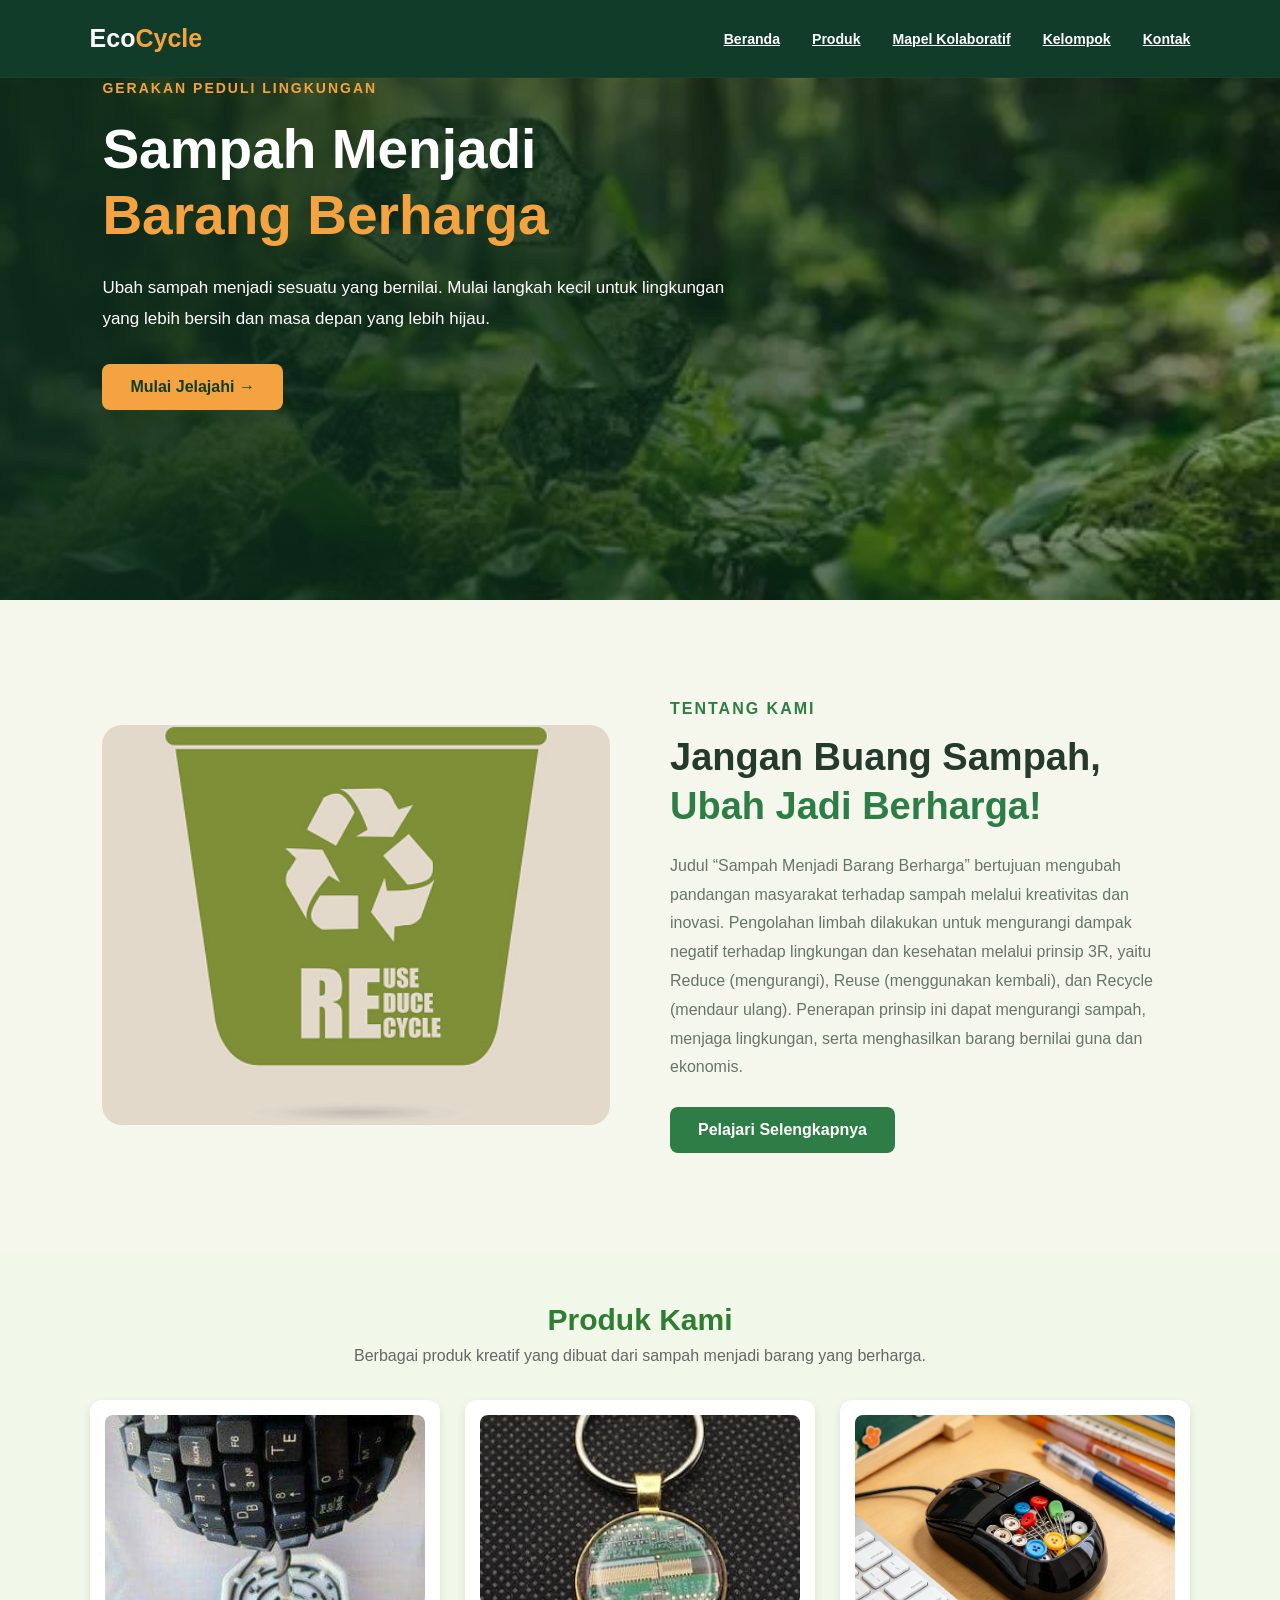
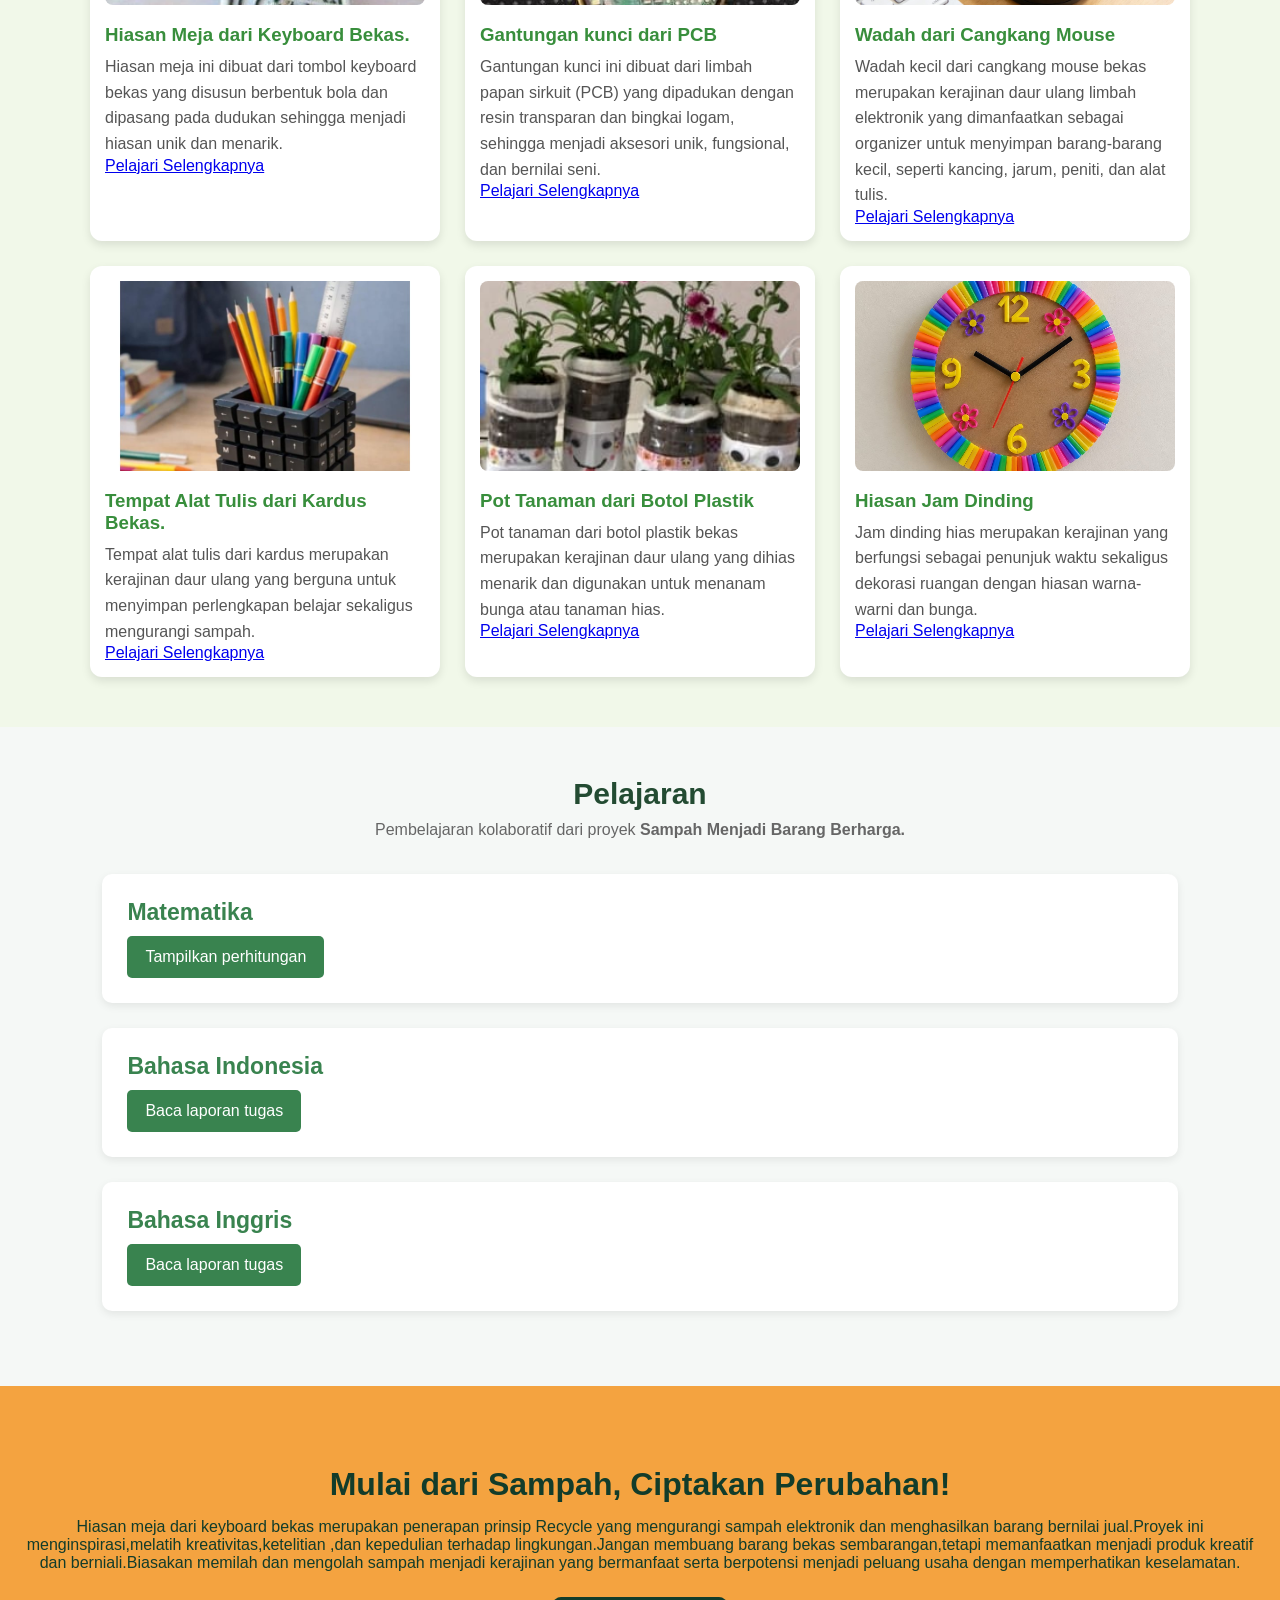
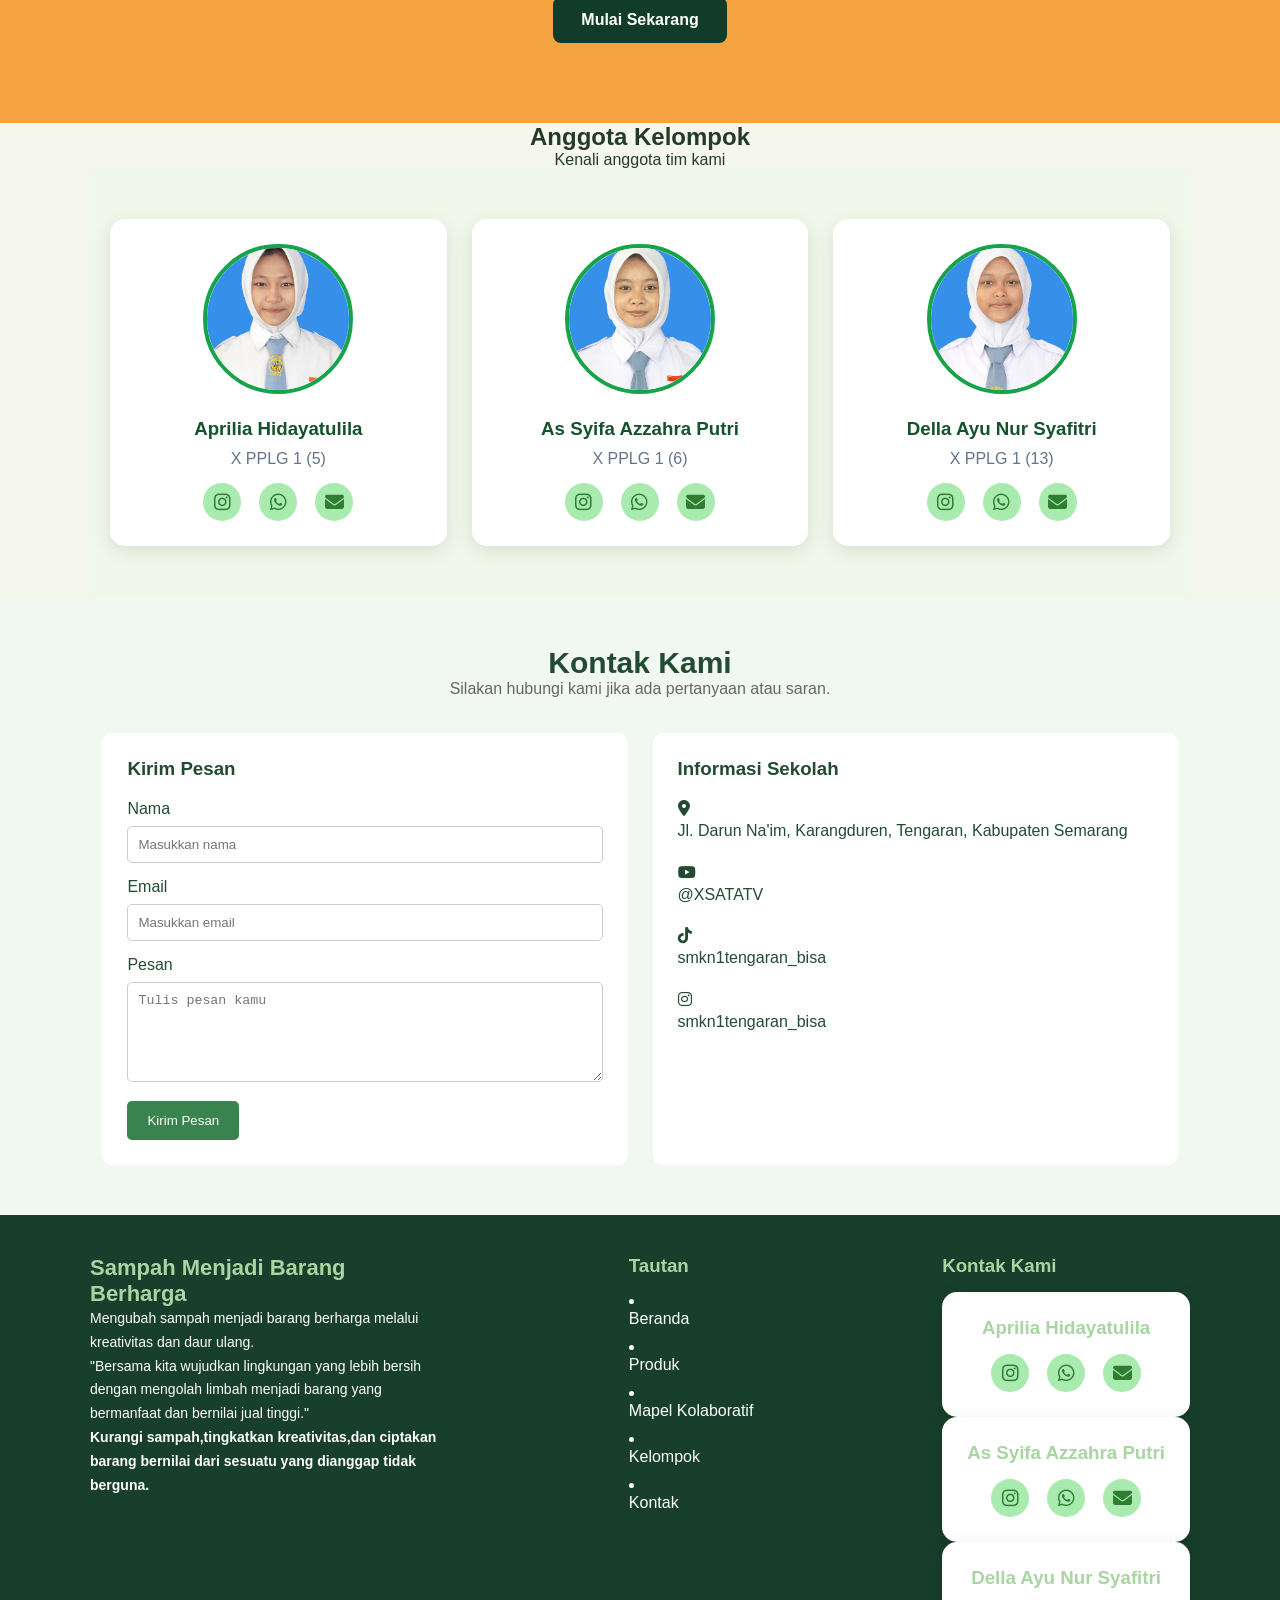
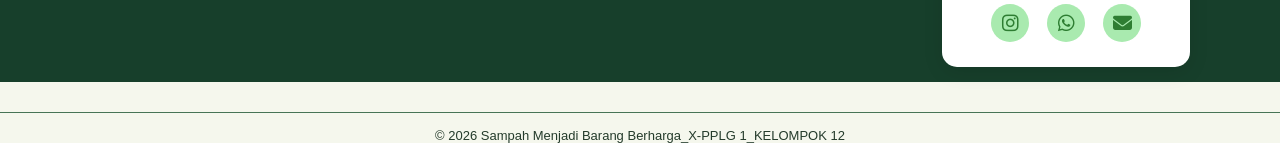
==== commit 64518317: "Update print statement from 'Hello' to 'Goodbye'" ====
--- a/index.html
+++ b/index.html
@@ -46,7 +46,7 @@
     <!-- TENTANG -->
     <section class="tentang" id="tentang">
       <div class="tentang-image">
-        <img src="./gambar/r3.jpg" alt="r3" />
+        <img src="r3.jpg" alt="r3" />
       </div>
 
       <div class="tentang-content">
@@ -80,7 +80,7 @@
     <div class="daftar-produk">
 
         <div class="card-produk">
-            <img src="./gambar/hiasan keyboard.jpeg" alt="hiasan keyboard">
+            <img src="hiasan keyboard.jpeg" alt="hiasan keyboard">
             <h3>Hiasan Meja dari Keyboard Bekas.</h3>
             <p>Hiasan meja ini dibuat dari tombol keyboard bekas yang 
               disusun berbentuk bola dan dipasang pada dudukan sehingga menjadi hiasan unik dan menarik.</p>
@@ -88,7 +88,7 @@
         </div>
 
         <div class="card-produk">
-            <img src="./gambar/gantungan kunci.jpeg" alt="gantungan kunci">
+            <img src="gantungan kunci.jpeg" alt="gantungan kunci">
             <h3>Gantungan kunci dari PCB</h3>
             <p>Gantungan kunci ini dibuat dari limbah papan sirkuit (PCB) 
               yang dipadukan dengan resin transparan dan bingkai logam, sehingga 
@@ -97,7 +97,7 @@
         </div>
 
         <div class="card-produk">
-            <img src="./gambar/hiasan.jpeg" alt="Wadah dari Cangkang Mouse">
+            <img src="hiasan.jpeg" alt="Wadah dari Cangkang Mouse">
             <h3>Wadah dari Cangkang Mouse</h3>
             <p>Wadah kecil dari cangkang mouse bekas merupakan 
               kerajinan daur ulang limbah elektronik yang dimanfaatkan 
@@ -106,7 +106,7 @@
         </div>
 
         <div class="card-produk">
-            <img src="./gambar/tempat pensil.jpeg" alt="tempat pensil">
+            <img src="tempat pensil.jpeg" alt="tempat pensil">
             <h3>Tempat Alat Tulis dari Kardus Bekas.</h3>
             <p>Tempat alat tulis dari kardus merupakan kerajinan daur ulang 
               yang berguna untuk menyimpan perlengkapan belajar sekaligus mengurangi sampah.</p>
@@ -114,7 +114,7 @@
         </div>
 
         <div class="card-produk">
-            <img src="./gambar/pot tanaman.jpeg" alt="pot tanaman">
+            <img src="pot tanaman.jpeg" alt="pot tanaman">
             <h3>Pot Tanaman dari Botol Plastik</h3>
             <p>Pot tanaman dari botol plastik bekas merupakan 
               kerajinan daur ulang yang dihias menarik dan digunakan untuk menanam bunga atau tanaman hias.</p>
@@ -122,7 +122,7 @@
         </div>
 
         <div class="card-produk">
-            <img src="./gambar/jam dinding daur ulang.jpeg" alt="Jam dinding daur ulang">
+            <img src="jam dinding daur ulang.jpeg" alt="Jam dinding daur ulang">
             <h3>Hiasan Jam Dinding</h3>
             <p>Jam dinding hias merupakan kerajinan yang berfungsi sebagai 
               penunjuk waktu sekaligus dekorasi ruangan dengan hiasan warna-warni dan bunga.</p>
@@ -147,7 +147,7 @@
 
           <div class="materi">
             <h4>Aprilia Hidayatulila</h4>
-            <img src="./gambar/revisi mtk.jpeg" 
+            <img src="revisi mtk.jpeg" 
             width="100%"
             height="350px"
             alt="matematika yaya">
@@ -180,7 +180,7 @@
 
           <div class="materi">
             <h4>As Syifa Azzahra Putri</h4>
-            <img src="./gambar/Matematika syifa.jpeg" alt="matematika syifa">
+            <img src="Matematika syifa.jpeg" alt="matematika syifa">
             <p>
               <ul>
              <li>Permisalan </li>
@@ -212,7 +212,7 @@
 
           <div class="materi">
             <h4>Della Ayu Nur Syafitri</h4>
-            <img src="./gambar/matematika della.jpeg" alt="matematika della">
+            <img src="matematika della.jpeg" alt="matematika della">
               <p>
               <ul>
              <li>Permisalan </li>
@@ -426,7 +426,7 @@
 
         <div class="anggota-container">
           <div class="anggota-card">
-            <img src="./gambar/april.jpeg" alt="Aprilia Hidayatulila" />
+            <img src="april.jpeg" alt="Aprilia Hidayatulila" />
             <h3>Aprilia Hidayatulila</h3>
             <p>X PPLG 1 (5)</p>
             <div class="sosial-media"><a href="https://instagram.com/ap_rilia2528" target="_blank">
@@ -439,7 +439,7 @@
           </div>
 
           <div class="anggota-card">
-            <img src="./gambar/sifa.jpeg" alt="Asyifa Azzahra Putri" />
+            <img src="sifa.jpeg" alt="Asyifa Azzahra Putri" />
             <h3>As Syifa Azzahra Putri</h3>
             <p>X PPLG 1 (6)</p>
              <div class="sosial-media"><a href="https://instagram.com/sypazhraaaaa" target="_blank">
@@ -452,7 +452,7 @@
           </div>
 
           <div class="anggota-card">
-            <img src="./gambar/della.jpeg" alt="Della Ayu Nur Syafitri" />
+            <img src="della.jpeg" alt="Della Ayu Nur Syafitri" />
             <h3>Della Ayu Nur Syafitri</h3>
             <p>X PPLG 1 (13)</p>
             <div class="sosial-media"><a href="https://instagram.com/" target="_blank">
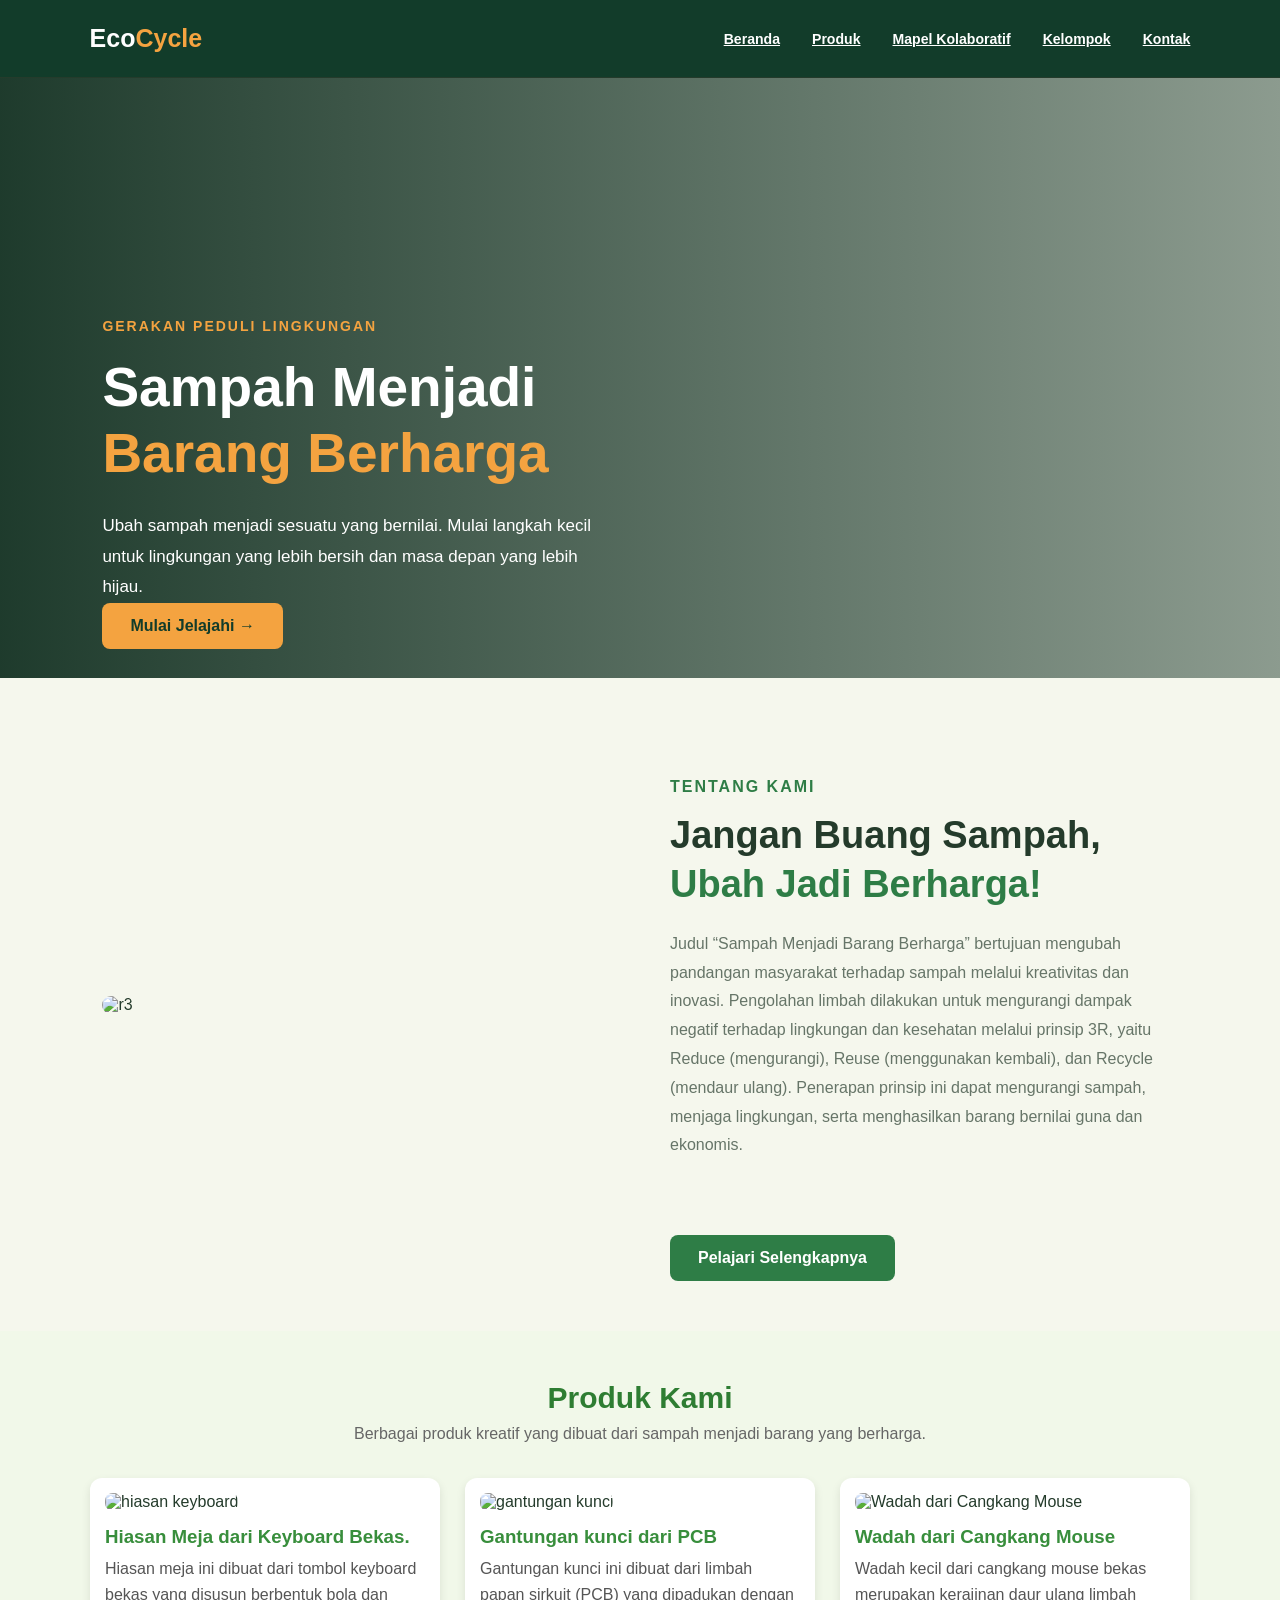
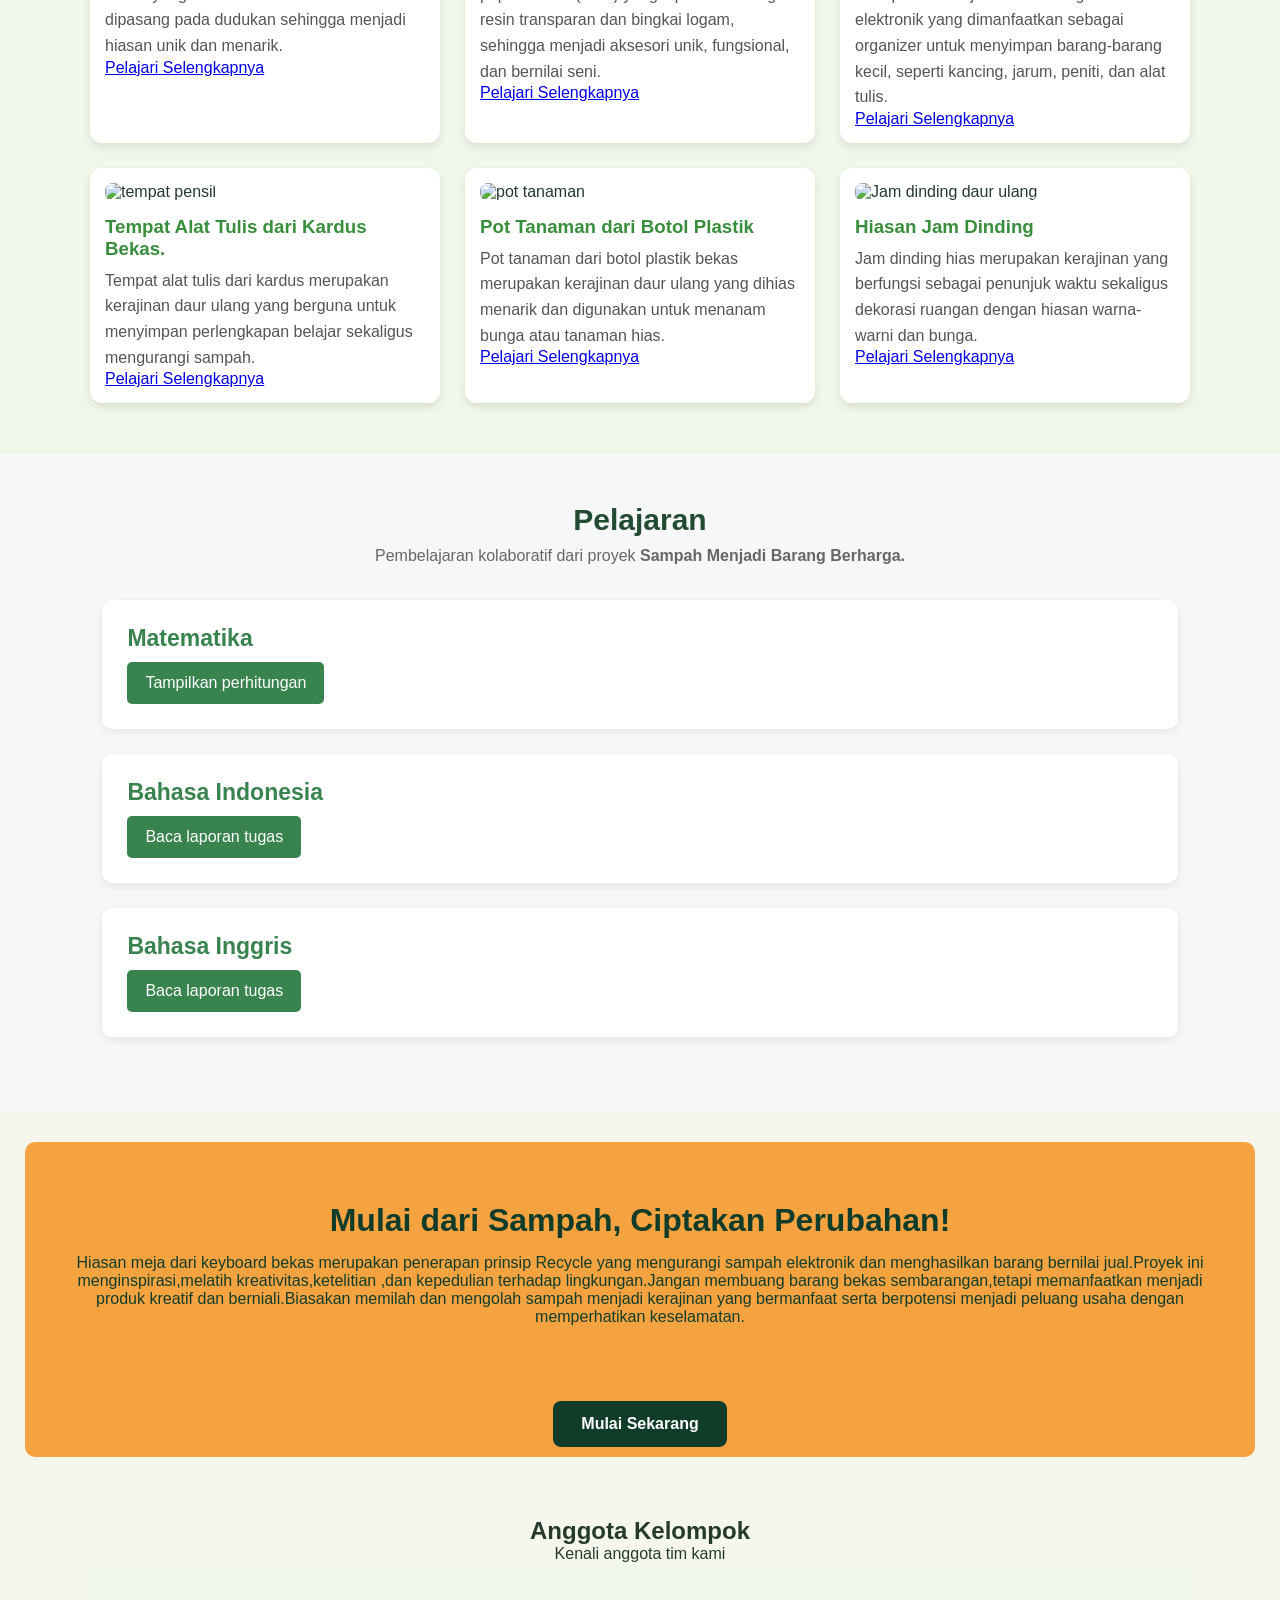
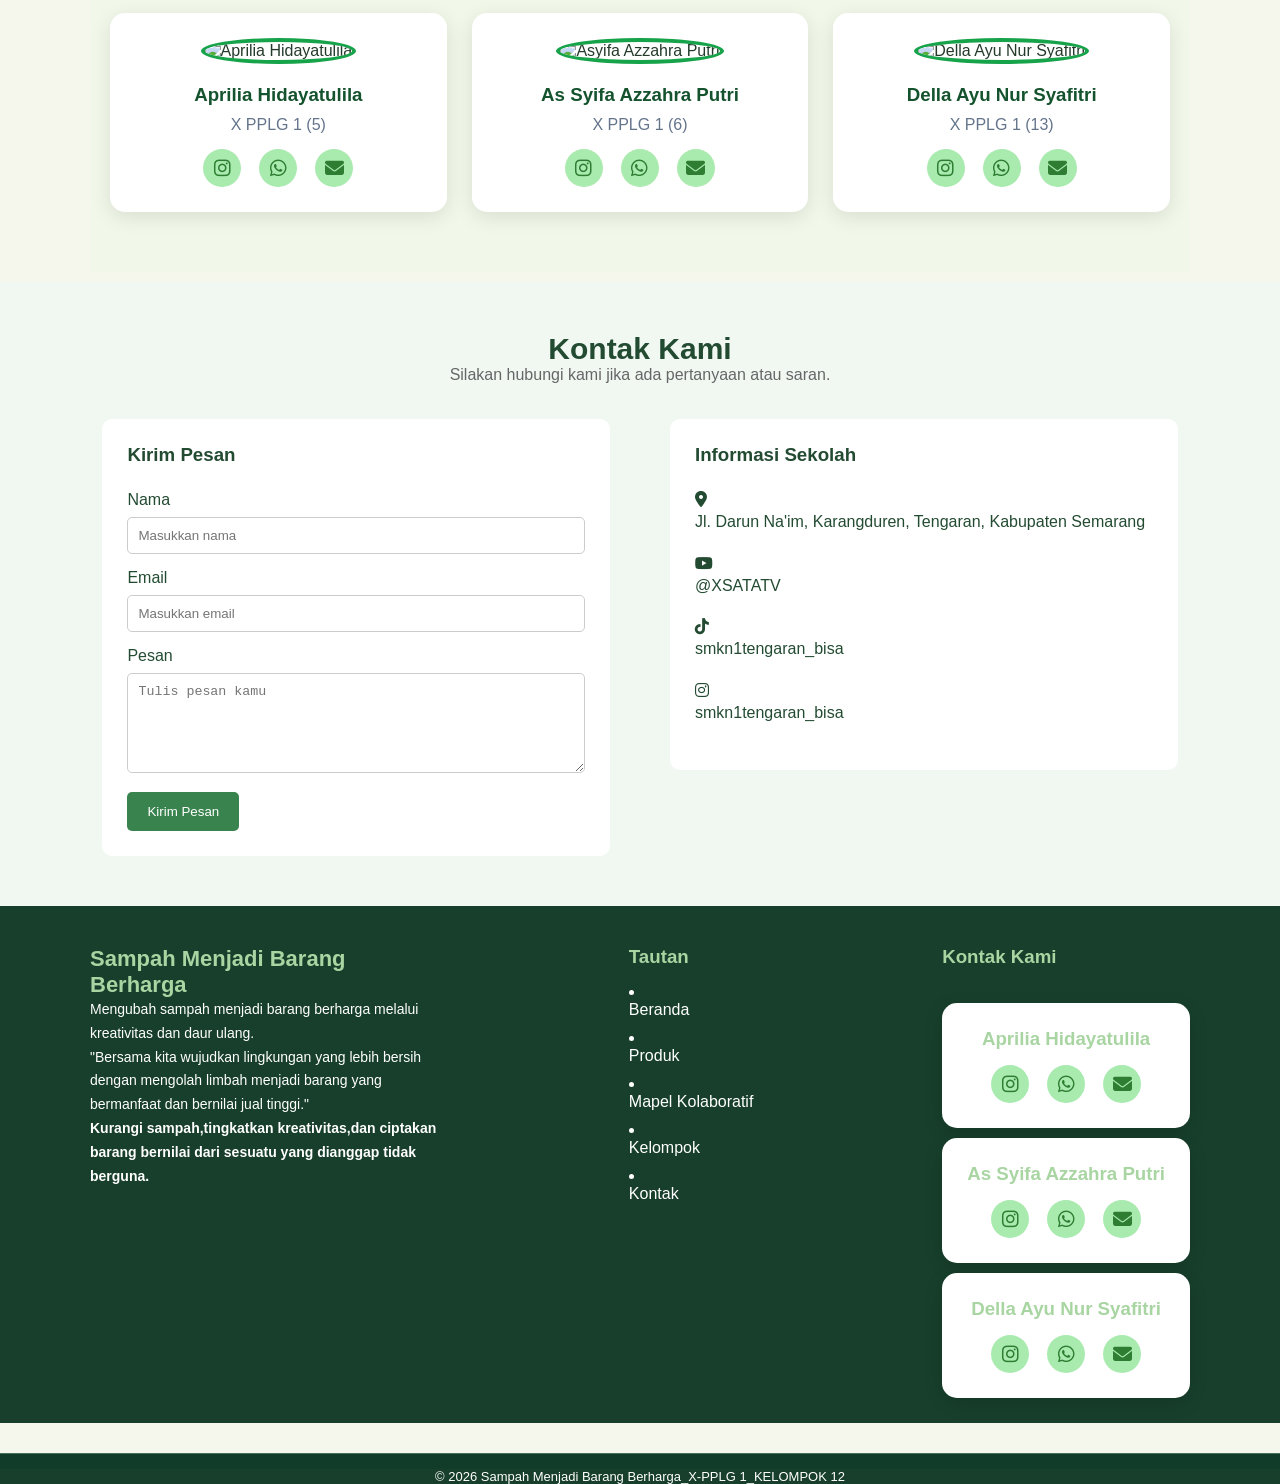
==== commit 63d88fa4: "Add files via upload" ====
--- a/index.html
+++ b/index.html
@@ -46,7 +46,7 @@
     <!-- TENTANG -->
     <section class="tentang" id="tentang">
       <div class="tentang-image">
-        <img src="r3.jpg" alt="r3" />
+        <img src="./gambar/r3.jpg" alt="r3" />
       </div>
 
       <div class="tentang-content">
@@ -80,7 +80,7 @@
     <div class="daftar-produk">
 
         <div class="card-produk">
-            <img src="hiasan keyboard.jpeg" alt="hiasan keyboard">
+            <img src="./gambar/hiasan keyboard.jpeg" alt="hiasan keyboard">
             <h3>Hiasan Meja dari Keyboard Bekas.</h3>
             <p>Hiasan meja ini dibuat dari tombol keyboard bekas yang 
               disusun berbentuk bola dan dipasang pada dudukan sehingga menjadi hiasan unik dan menarik.</p>
@@ -88,7 +88,7 @@
         </div>
 
         <div class="card-produk">
-            <img src="gantungan kunci.jpeg" alt="gantungan kunci">
+            <img src="./gambar/gantungan kunci.jpeg" alt="gantungan kunci">
             <h3>Gantungan kunci dari PCB</h3>
             <p>Gantungan kunci ini dibuat dari limbah papan sirkuit (PCB) 
               yang dipadukan dengan resin transparan dan bingkai logam, sehingga 
@@ -97,7 +97,7 @@
         </div>
 
         <div class="card-produk">
-            <img src="hiasan.jpeg" alt="Wadah dari Cangkang Mouse">
+            <img src="./gambar/hiasan.jpeg" alt="Wadah dari Cangkang Mouse">
             <h3>Wadah dari Cangkang Mouse</h3>
             <p>Wadah kecil dari cangkang mouse bekas merupakan 
               kerajinan daur ulang limbah elektronik yang dimanfaatkan 
@@ -106,7 +106,7 @@
         </div>
 
         <div class="card-produk">
-            <img src="tempat pensil.jpeg" alt="tempat pensil">
+            <img src="./gambar/tempat pensil.jpeg" alt="tempat pensil">
             <h3>Tempat Alat Tulis dari Kardus Bekas.</h3>
             <p>Tempat alat tulis dari kardus merupakan kerajinan daur ulang 
               yang berguna untuk menyimpan perlengkapan belajar sekaligus mengurangi sampah.</p>
@@ -114,7 +114,7 @@
         </div>
 
         <div class="card-produk">
-            <img src="pot tanaman.jpeg" alt="pot tanaman">
+            <img src="./gambar/pot tanaman.jpeg" alt="pot tanaman">
             <h3>Pot Tanaman dari Botol Plastik</h3>
             <p>Pot tanaman dari botol plastik bekas merupakan 
               kerajinan daur ulang yang dihias menarik dan digunakan untuk menanam bunga atau tanaman hias.</p>
@@ -122,7 +122,7 @@
         </div>
 
         <div class="card-produk">
-            <img src="jam dinding daur ulang.jpeg" alt="Jam dinding daur ulang">
+            <img src="./gambar/jam dinding daur ulang.jpeg" alt="Jam dinding daur ulang">
             <h3>Hiasan Jam Dinding</h3>
             <p>Jam dinding hias merupakan kerajinan yang berfungsi sebagai 
               penunjuk waktu sekaligus dekorasi ruangan dengan hiasan warna-warni dan bunga.</p>
@@ -147,7 +147,7 @@
 
           <div class="materi">
             <h4>Aprilia Hidayatulila</h4>
-            <img src="revisi mtk.jpeg" 
+            <img src="./gambar/revisi mtk.jpeg" 
             width="100%"
             height="350px"
             alt="matematika yaya">
@@ -180,7 +180,7 @@
 
           <div class="materi">
             <h4>As Syifa Azzahra Putri</h4>
-            <img src="Matematika syifa.jpeg" alt="matematika syifa">
+            <img src="./gambar/Matematika syifa.jpeg" alt="matematika syifa">
             <p>
               <ul>
              <li>Permisalan </li>
@@ -212,7 +212,7 @@
 
           <div class="materi">
             <h4>Della Ayu Nur Syafitri</h4>
-            <img src="matematika della.jpeg" alt="matematika della">
+            <img src="./gambar/matematika della.jpeg" alt="matematika della">
               <p>
               <ul>
              <li>Permisalan </li>
@@ -426,7 +426,7 @@
 
         <div class="anggota-container">
           <div class="anggota-card">
-            <img src="april.jpeg" alt="Aprilia Hidayatulila" />
+            <img src="./gambar/april.jpeg" alt="Aprilia Hidayatulila" />
             <h3>Aprilia Hidayatulila</h3>
             <p>X PPLG 1 (5)</p>
             <div class="sosial-media"><a href="https://instagram.com/ap_rilia2528" target="_blank">
@@ -439,7 +439,7 @@
           </div>
 
           <div class="anggota-card">
-            <img src="sifa.jpeg" alt="Asyifa Azzahra Putri" />
+            <img src="./gambar/sifa.jpeg" alt="Asyifa Azzahra Putri" />
             <h3>As Syifa Azzahra Putri</h3>
             <p>X PPLG 1 (6)</p>
              <div class="sosial-media"><a href="https://instagram.com/sypazhraaaaa" target="_blank">
@@ -452,7 +452,7 @@
           </div>
 
           <div class="anggota-card">
-            <img src="della.jpeg" alt="Della Ayu Nur Syafitri" />
+            <img src="./gambar/della.jpeg" alt="Della Ayu Nur Syafitri" />
             <h3>Della Ayu Nur Syafitri</h3>
             <p>X PPLG 1 (13)</p>
             <div class="sosial-media"><a href="https://instagram.com/" target="_blank">
--- a/style.css
+++ b/style.css
@@ -27,7 +27,7 @@
   z-index: 100;
 }
 .navbar {
-  position: fixed;
+  position: sticky;
   top: 0;
   z-index: 1000;
   width: 100%;
@@ -40,6 +40,7 @@
   background: var(--green-dark);
   border-bottom: 1px solid;
   backdrop-filter: blur(16px);
+  left: 0;
 }
 .logo {
   font-size: 25px;
@@ -54,8 +55,7 @@
   list-style: none;
   gap: clamp(18px, 2.5vw, 36px);
 }
-.nav-menu a,
-.nav-dropdown a {
+.nav-menu a {
   position: relative;
   color: white;
   font-size: 0.88rem;
@@ -82,29 +82,7 @@
 .nav-menu a:hover::after {
   width: 100%;
 }
-.hamburger {
-  display: none;
-  width: 44px;
-  height: 44px;
-  padding: 10px;
-  border: 0;
-  border-radius: 12px;
-  background: var(--green-100);
-  cursor: pointer;
-}
-
-.hamburger span {
-  display: block;
-  width: 22px;
-  height: 2px;
-  margin: 5px auto;
-  border-radius: 5px;
-  background: var(--green-900);
-}
-
-.nav-dropdown {
-  display: none;
-}
+
 /* BACKGROUND */
 .bg {
   min-height: 600px;
@@ -113,14 +91,16 @@
   padding: 80px 8%;
   background:
     linear-gradient(90deg, rgba(12, 43, 28, 0.92), rgba(12, 43, 28, 0.45)),
-    url("3r.webp");
+    url("gambar/3r.webp");
   background-size: cover;
   background-position: center;
   max-width: 100%;
 }
 .bg-content {
-  max-width: 650px;
-  color: white;
+  max-width: 500px;
+  color: white;
+  position: relative;
+  top: 80px;
 }
 .tagline {
   color: var(--orange);
@@ -128,11 +108,15 @@
   font-weight: bold;
   letter-spacing: 2px;
   margin-bottom: 20px;
+  position: relative;
+  top: 80px;
 }
 .bg h1 {
   font-size: 55px;
   line-height: 1.2;
   margin-bottom: 25px;
+  position: relative;
+  top: 80px;
 }
 .bg h1 span {
   color: var(--orange);
@@ -141,6 +125,8 @@
   font-size: 17px;
   line-height: 1.8;
   margin-bottom: 30px;
+  position: relative;
+  top: 80px;
 }
 /* BUTTON */
 .btn {
@@ -152,6 +138,8 @@
   font-weight: bold;
   border-radius: 8px;
   transition: 0.3s;
+  position: relative;
+  top: 50px;
 }
 
 .btn:hover {
@@ -360,9 +348,9 @@
   margin-bottom: 15px;
 }
 .materi img {
-  width: 50%;
-  height: 200px;
-  object-fit: cover;
+  width: 100%;
+  height: 400px;
+  object-fit: contain;
   border-radius: 20px;
 }
 .materi p {
@@ -387,9 +375,16 @@
 /*SINGKATAN */
 .singkatan {
   text-align: center;
-  padding: 80px 20px;
+  padding: 60px 40px;
   background-color: var(--orange);
   color: var(--green-dark);
+  margin: 30px 25px;
+  border-radius: 10px;
+}
+
+.section {
+  padding-left: 40px;
+  padding-right: 40px;
 }
 
 .singkatan h2 {
@@ -455,6 +450,12 @@
   color: #16a34a;
   text-decoration: none;
 }
+.anggota-section h2 {
+  margin-top: 60px;
+}
+.anggota-section p {
+  margin-top: 0;
+}
 
 /* KONTAK KAMI */
 
@@ -479,7 +480,9 @@
 /* Tampilan Kontak */
 .kontak-container {
   display: flex;
-  gap: 25px;
+  gap: 60px;
+  justify-content: space-between;
+  align-items: flex-start;
 }
 
 .form-kontak,
@@ -492,7 +495,8 @@
 
 .form-kontak h3,
 .info-kontak h3 {
-  margin-bottom: 20px;
+  margin-bottom: 25px;
+  margin-top: 0;
 }
 
 .form-kontak label {
@@ -557,10 +561,12 @@
   gap: 30px;
   max-width: 1100px;
   margin: auto;
+  background-color: #173f2b;
 }
 
 .footer-info {
   max-width: 350px;
+  background-color: #173f2b;
 }
 
 .footer h2 {
@@ -576,6 +582,7 @@
 .footer p {
   font-size: 14px;
   line-height: 1.7;
+  background-color: #173f2b;
 }
 
 .footer-links a {
@@ -594,10 +601,13 @@
   border-top: 1px solid #477456;
   margin-top: 30px;
   padding-top: 15px;
+  background-color: #123c2a;
 }
 
 .footer-bottom p {
   font-size: 13px;
+  background-color: #173f2b;
+  color: white;
 }
 .sosial-media {
   display: flex;
@@ -625,3 +635,14 @@
   color: #dcebd9;
   transform: translateY(-4px);
 }
+.footer-contact {
+  display: flex;
+  flex-direction: column;
+  gap: 20px;
+}
+.anggota-card {
+  margin-bottom: 10px;
+}
+.container {
+  margin-bottom: 10px;
+}
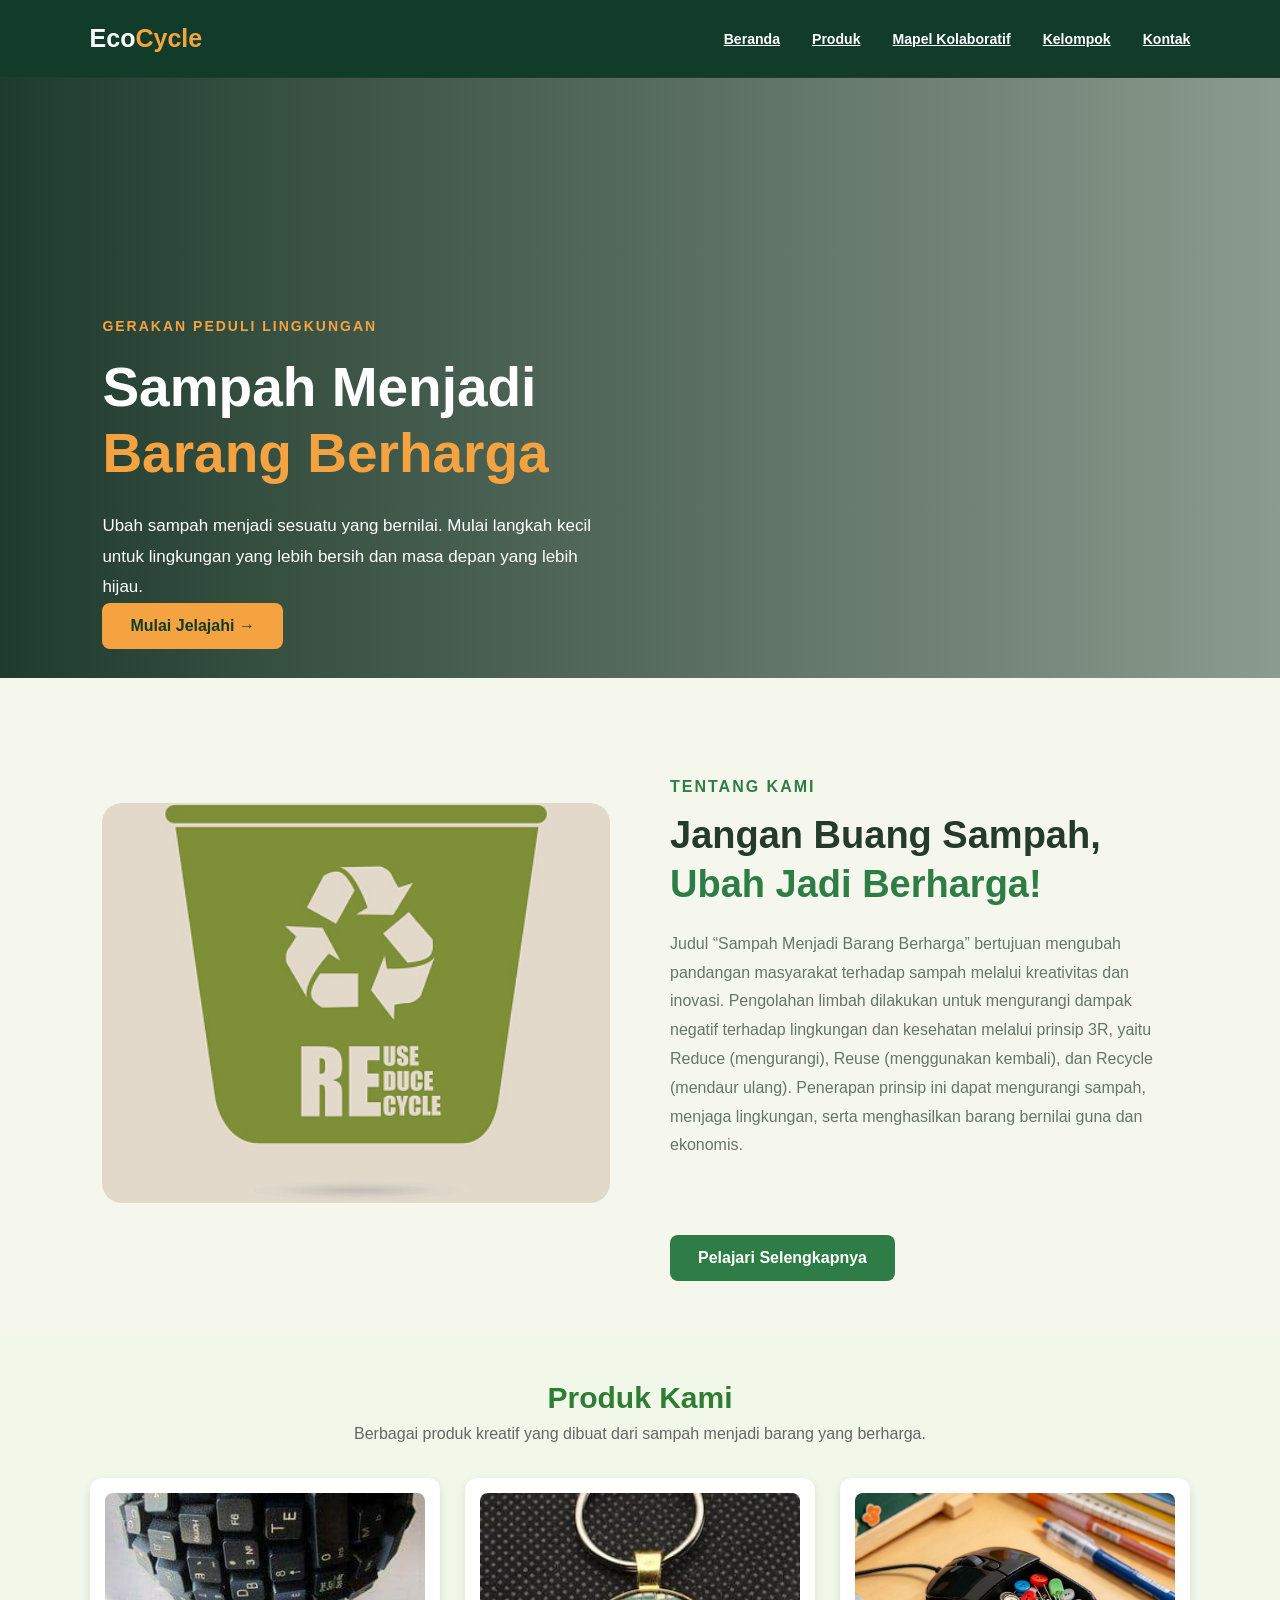
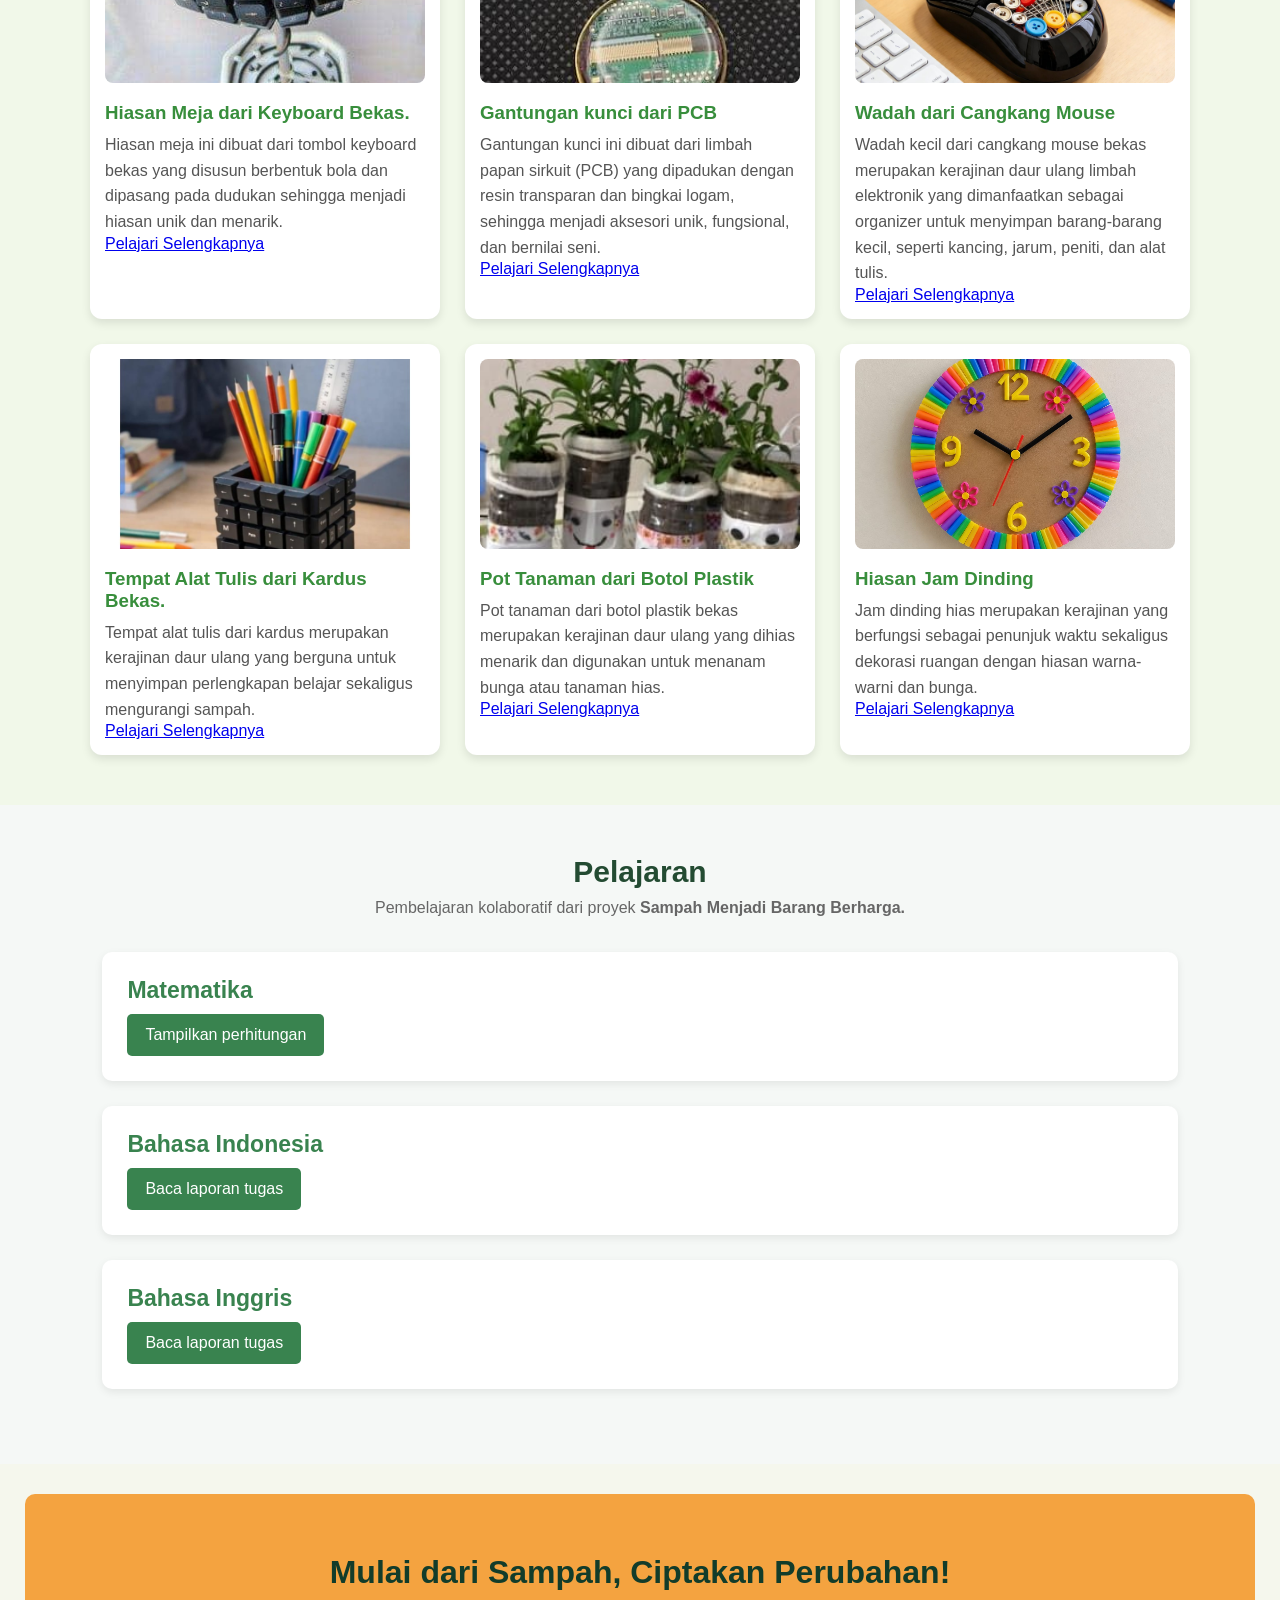
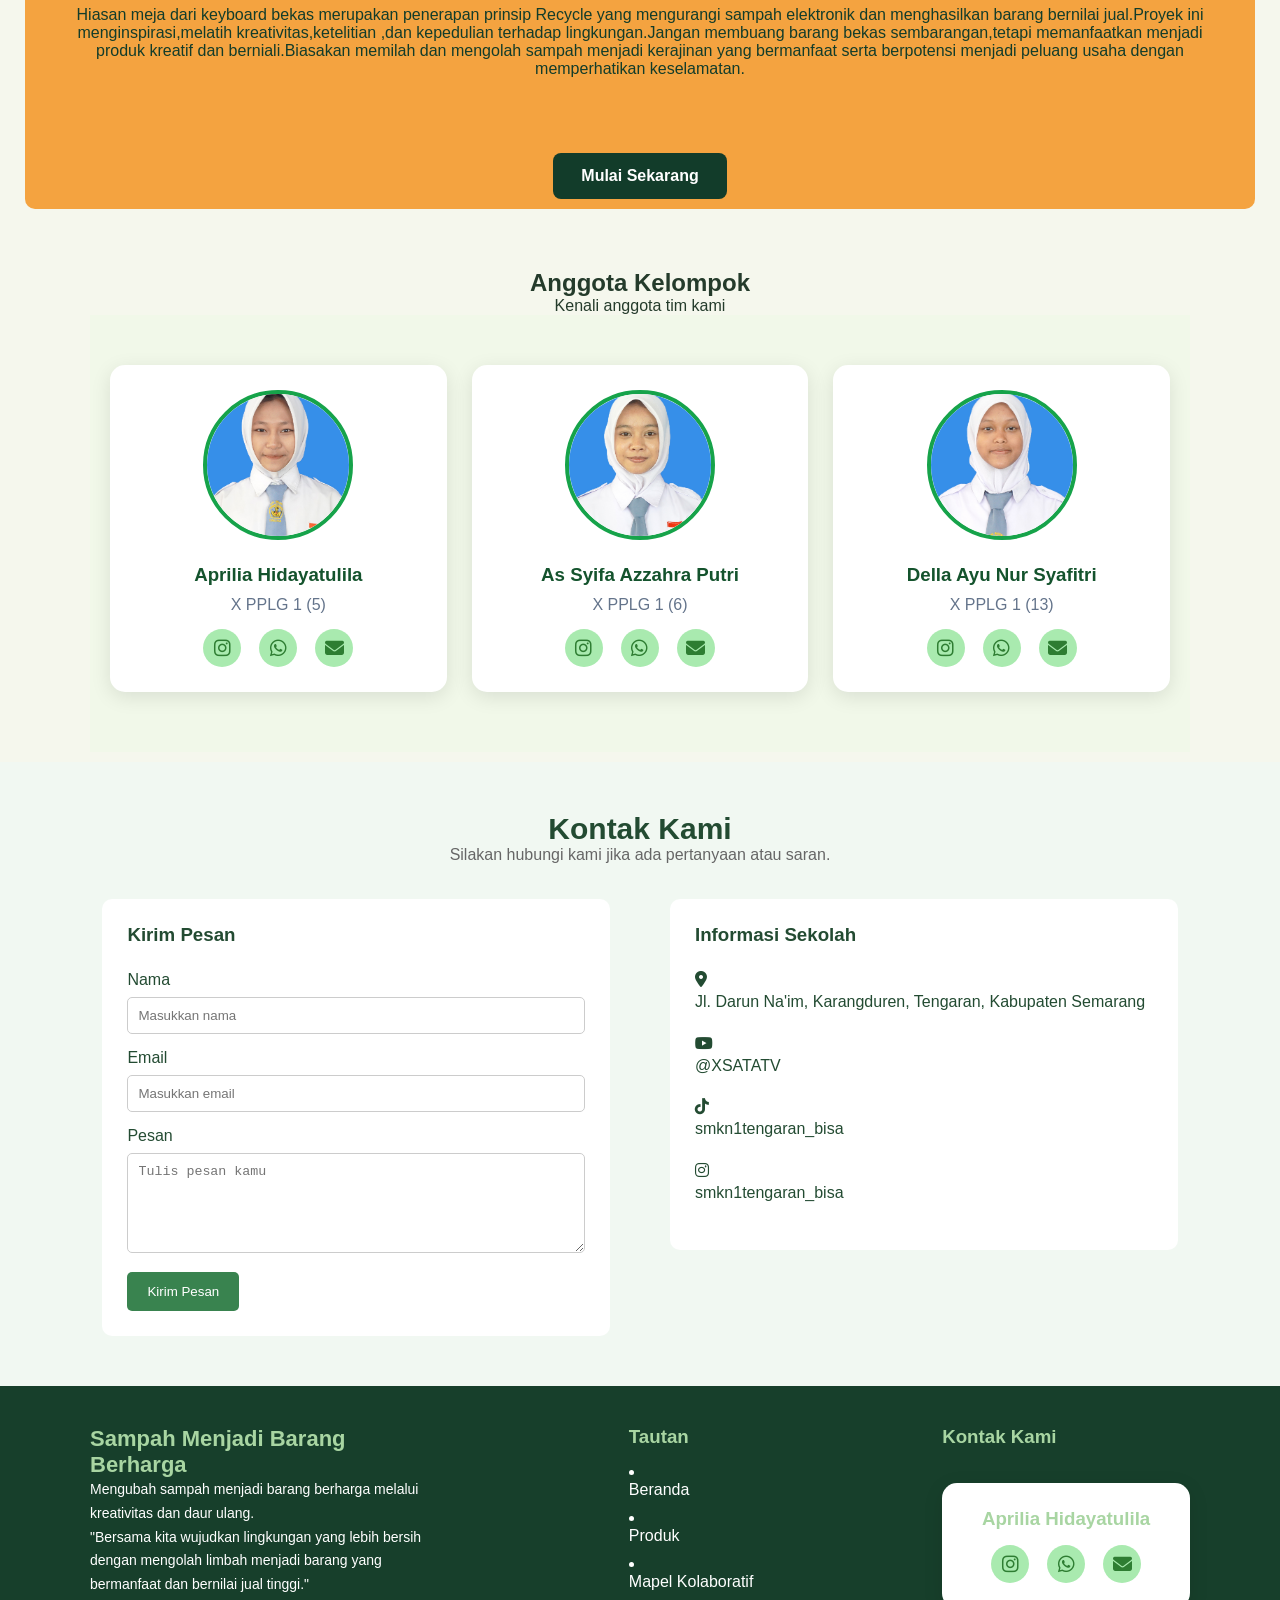
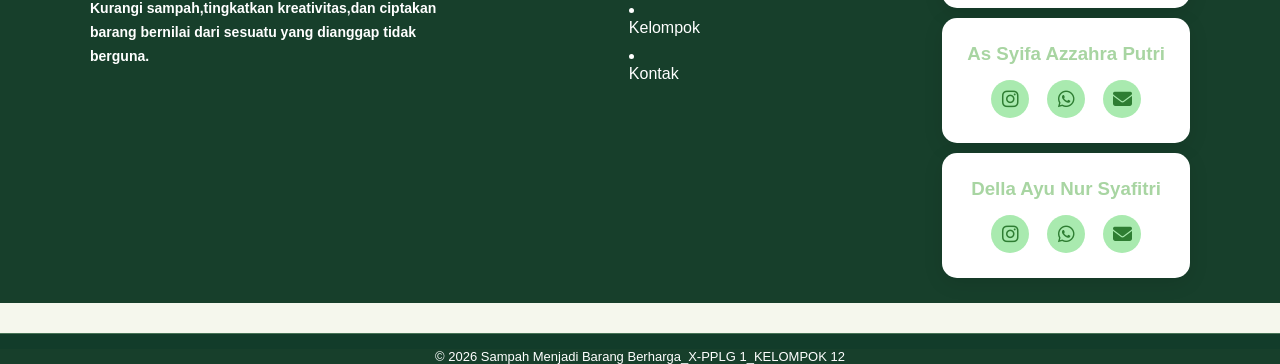
==== commit ae657b35: "Update index.html" ====
--- a/index.html
+++ b/index.html
@@ -46,7 +46,7 @@
     <!-- TENTANG -->
     <section class="tentang" id="tentang">
       <div class="tentang-image">
-        <img src="./gambar/r3.jpg" alt="r3" />
+        <img src="r3.jpg" alt="r3" />
       </div>
 
       <div class="tentang-content">
@@ -80,7 +80,7 @@
     <div class="daftar-produk">
 
         <div class="card-produk">
-            <img src="./gambar/hiasan keyboard.jpeg" alt="hiasan keyboard">
+            <img src="hiasan keyboard.jpeg" alt="hiasan keyboard">
             <h3>Hiasan Meja dari Keyboard Bekas.</h3>
             <p>Hiasan meja ini dibuat dari tombol keyboard bekas yang 
               disusun berbentuk bola dan dipasang pada dudukan sehingga menjadi hiasan unik dan menarik.</p>
@@ -88,7 +88,7 @@
         </div>
 
         <div class="card-produk">
-            <img src="./gambar/gantungan kunci.jpeg" alt="gantungan kunci">
+            <img src="gantungan kunci.jpeg" alt="gantungan kunci">
             <h3>Gantungan kunci dari PCB</h3>
             <p>Gantungan kunci ini dibuat dari limbah papan sirkuit (PCB) 
               yang dipadukan dengan resin transparan dan bingkai logam, sehingga 
@@ -97,7 +97,7 @@
         </div>
 
         <div class="card-produk">
-            <img src="./gambar/hiasan.jpeg" alt="Wadah dari Cangkang Mouse">
+            <img src="hiasan.jpeg" alt="Wadah dari Cangkang Mouse">
             <h3>Wadah dari Cangkang Mouse</h3>
             <p>Wadah kecil dari cangkang mouse bekas merupakan 
               kerajinan daur ulang limbah elektronik yang dimanfaatkan 
@@ -106,7 +106,7 @@
         </div>
 
         <div class="card-produk">
-            <img src="./gambar/tempat pensil.jpeg" alt="tempat pensil">
+            <img src="tempat pensil.jpeg" alt="tempat pensil">
             <h3>Tempat Alat Tulis dari Kardus Bekas.</h3>
             <p>Tempat alat tulis dari kardus merupakan kerajinan daur ulang 
               yang berguna untuk menyimpan perlengkapan belajar sekaligus mengurangi sampah.</p>
@@ -114,7 +114,7 @@
         </div>
 
         <div class="card-produk">
-            <img src="./gambar/pot tanaman.jpeg" alt="pot tanaman">
+            <img src="pot tanaman.jpeg" alt="pot tanaman">
             <h3>Pot Tanaman dari Botol Plastik</h3>
             <p>Pot tanaman dari botol plastik bekas merupakan 
               kerajinan daur ulang yang dihias menarik dan digunakan untuk menanam bunga atau tanaman hias.</p>
@@ -122,7 +122,7 @@
         </div>
 
         <div class="card-produk">
-            <img src="./gambar/jam dinding daur ulang.jpeg" alt="Jam dinding daur ulang">
+            <img src="jam dinding daur ulang.jpeg" alt="Jam dinding daur ulang">
             <h3>Hiasan Jam Dinding</h3>
             <p>Jam dinding hias merupakan kerajinan yang berfungsi sebagai 
               penunjuk waktu sekaligus dekorasi ruangan dengan hiasan warna-warni dan bunga.</p>
@@ -147,7 +147,7 @@
 
           <div class="materi">
             <h4>Aprilia Hidayatulila</h4>
-            <img src="./gambar/revisi mtk.jpeg" 
+            <img src="revisi mtk.jpeg" 
             width="100%"
             height="350px"
             alt="matematika yaya">
@@ -180,7 +180,7 @@
 
           <div class="materi">
             <h4>As Syifa Azzahra Putri</h4>
-            <img src="./gambar/Matematika syifa.jpeg" alt="matematika syifa">
+            <img src="Matematika syifa.jpeg" alt="matematika syifa">
             <p>
               <ul>
              <li>Permisalan </li>
@@ -212,7 +212,7 @@
 
           <div class="materi">
             <h4>Della Ayu Nur Syafitri</h4>
-            <img src="./gambar/matematika della.jpeg" alt="matematika della">
+            <img src="matematika della.jpeg" alt="matematika della">
               <p>
               <ul>
              <li>Permisalan </li>
@@ -426,7 +426,7 @@
 
         <div class="anggota-container">
           <div class="anggota-card">
-            <img src="./gambar/april.jpeg" alt="Aprilia Hidayatulila" />
+            <img src="april.jpeg" alt="Aprilia Hidayatulila" />
             <h3>Aprilia Hidayatulila</h3>
             <p>X PPLG 1 (5)</p>
             <div class="sosial-media"><a href="https://instagram.com/ap_rilia2528" target="_blank">
@@ -439,7 +439,7 @@
           </div>
 
           <div class="anggota-card">
-            <img src="./gambar/sifa.jpeg" alt="Asyifa Azzahra Putri" />
+            <img src="sifa.jpeg" alt="Asyifa Azzahra Putri" />
             <h3>As Syifa Azzahra Putri</h3>
             <p>X PPLG 1 (6)</p>
              <div class="sosial-media"><a href="https://instagram.com/sypazhraaaaa" target="_blank">
@@ -452,7 +452,7 @@
           </div>
 
           <div class="anggota-card">
-            <img src="./gambar/della.jpeg" alt="Della Ayu Nur Syafitri" />
+            <img src="della.jpeg" alt="Della Ayu Nur Syafitri" />
             <h3>Della Ayu Nur Syafitri</h3>
             <p>X PPLG 1 (13)</p>
             <div class="sosial-media"><a href="https://instagram.com/" target="_blank">
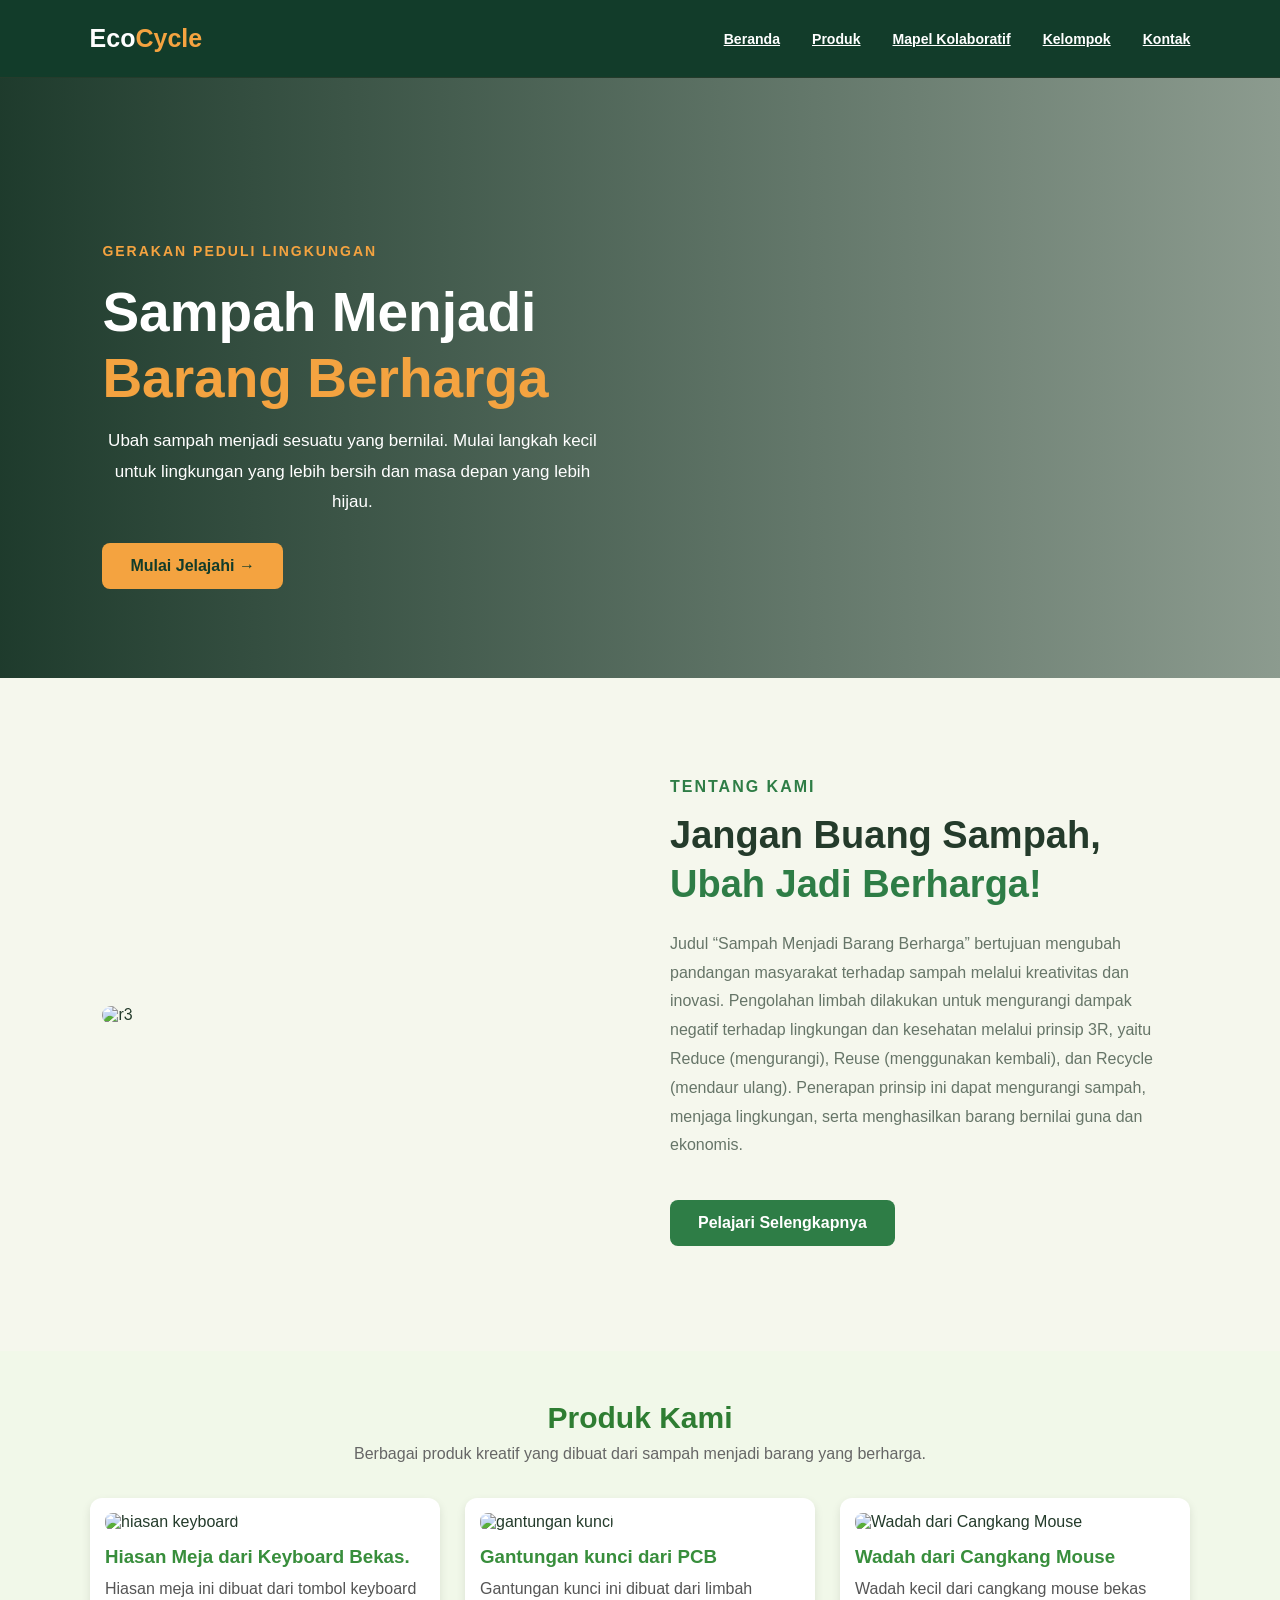
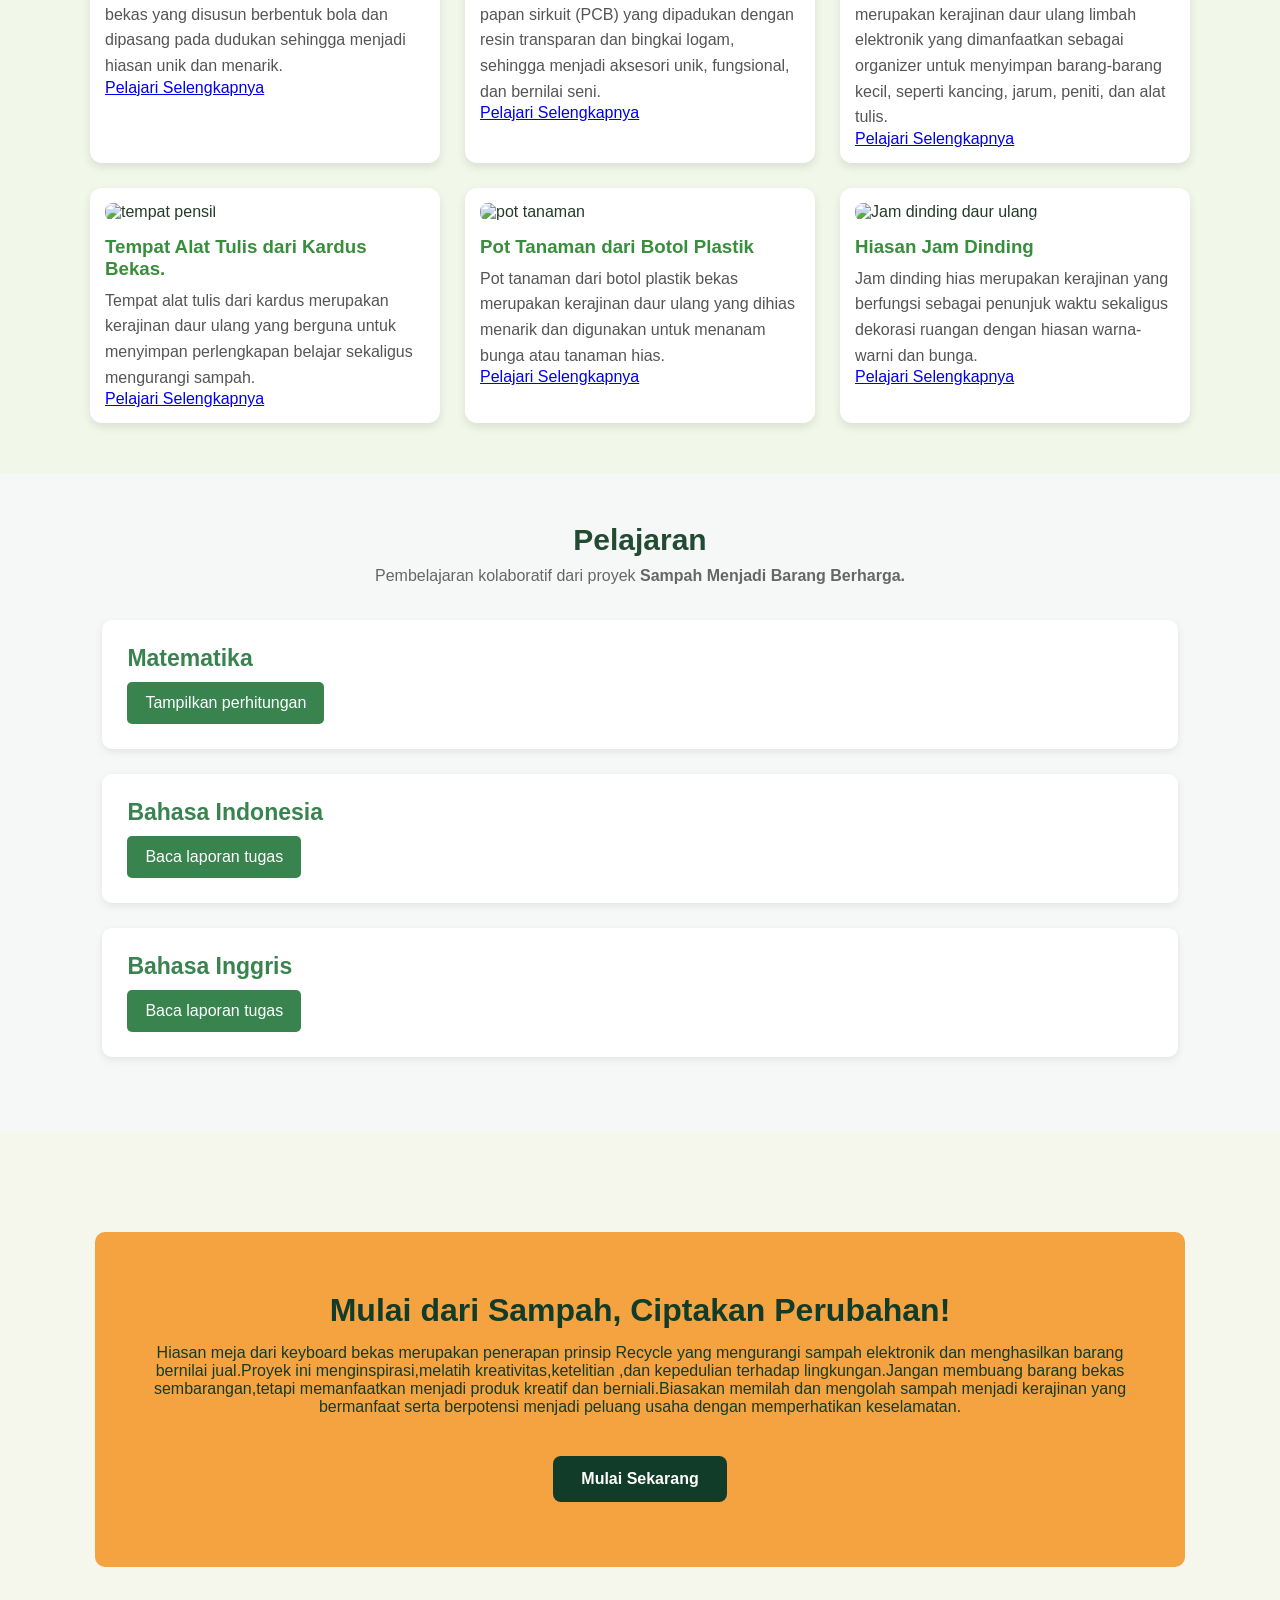
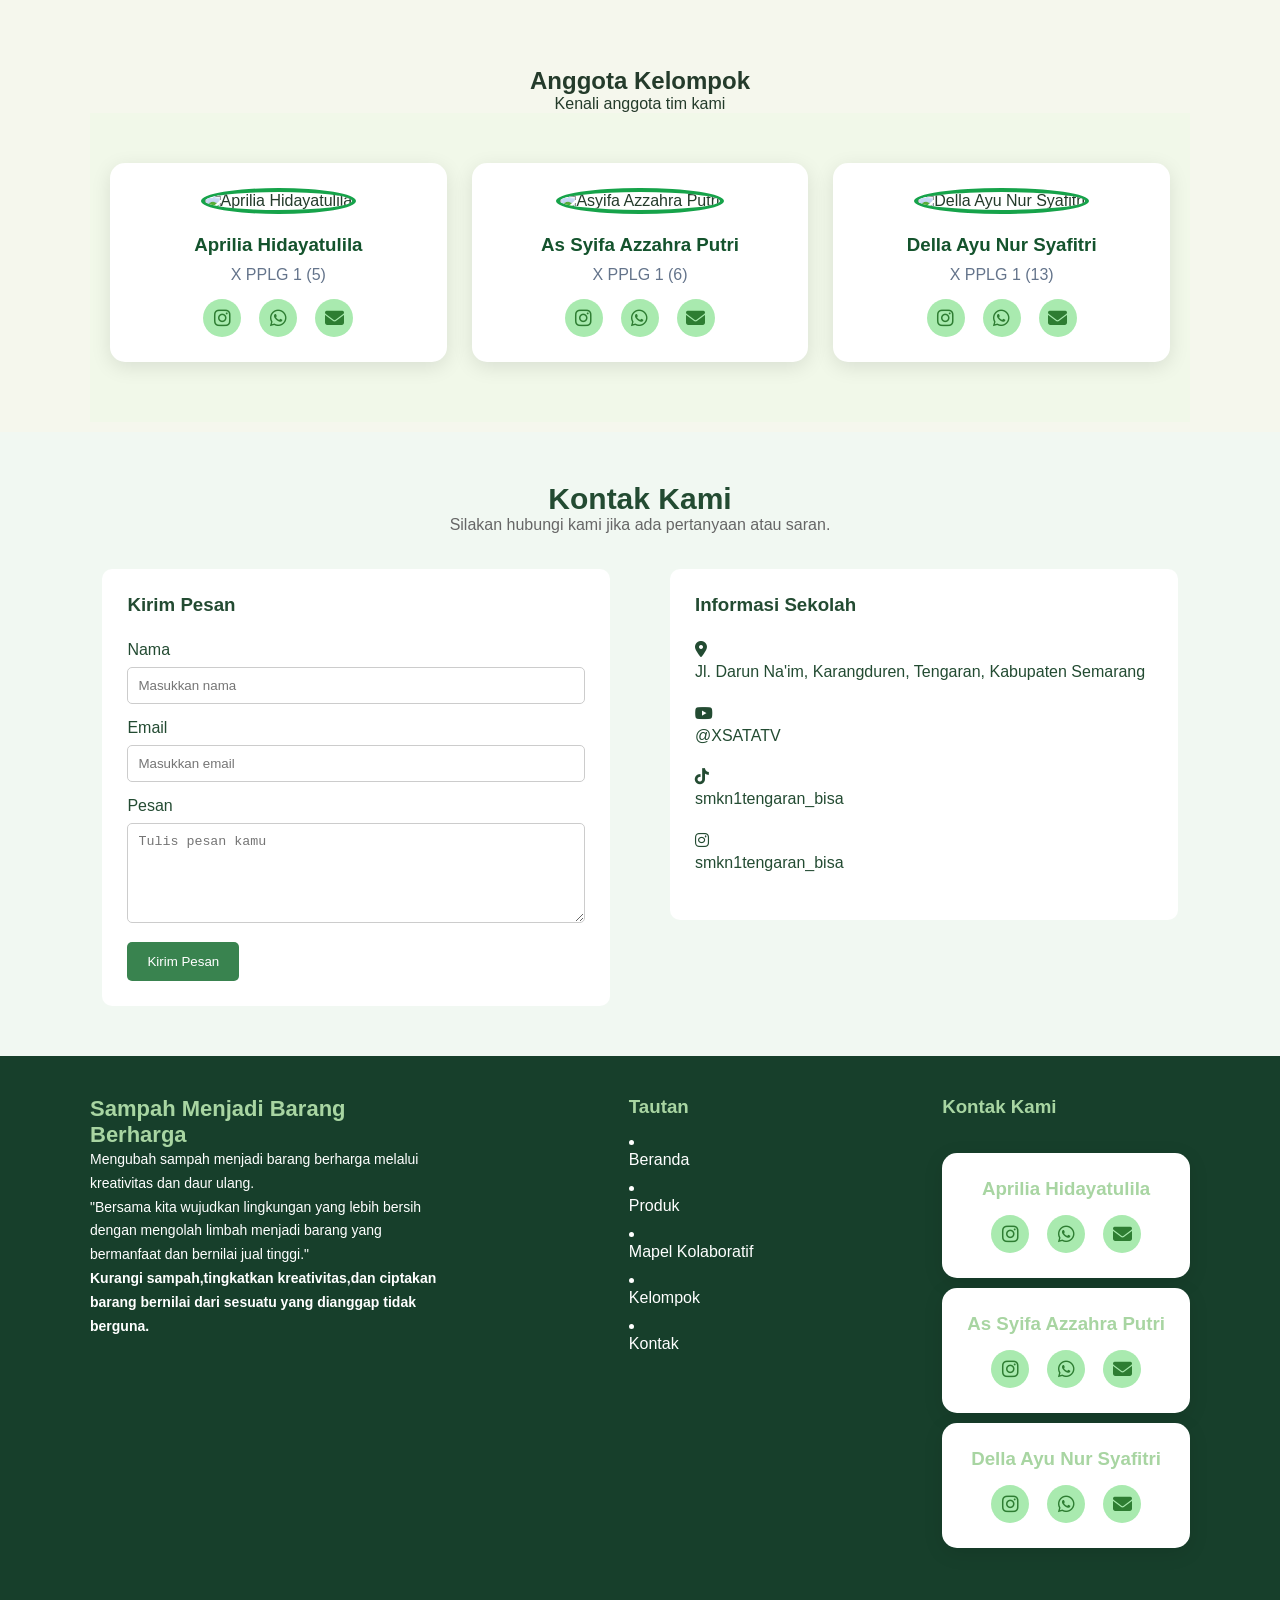
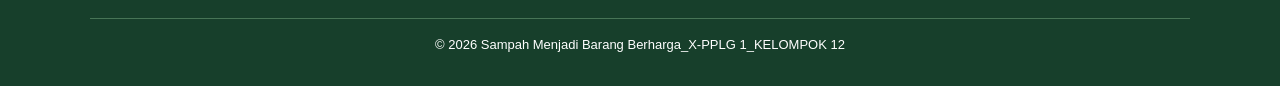
==== commit 21572012: "Add files via upload" ====
--- a/index.html
+++ b/index.html
@@ -46,7 +46,7 @@
     <!-- TENTANG -->
     <section class="tentang" id="tentang">
       <div class="tentang-image">
-        <img src="r3.jpg" alt="r3" />
+        <img src="./gambar/r3.jpg" alt="r3" />
       </div>
 
       <div class="tentang-content">
@@ -80,7 +80,7 @@
     <div class="daftar-produk">
 
         <div class="card-produk">
-            <img src="hiasan keyboard.jpeg" alt="hiasan keyboard">
+            <img src="./gambar/hiasan keyboard.jpeg" alt="hiasan keyboard">
             <h3>Hiasan Meja dari Keyboard Bekas.</h3>
             <p>Hiasan meja ini dibuat dari tombol keyboard bekas yang 
               disusun berbentuk bola dan dipasang pada dudukan sehingga menjadi hiasan unik dan menarik.</p>
@@ -88,7 +88,7 @@
         </div>
 
         <div class="card-produk">
-            <img src="gantungan kunci.jpeg" alt="gantungan kunci">
+            <img src="./gambar/gantungan kunci.jpeg" alt="gantungan kunci">
             <h3>Gantungan kunci dari PCB</h3>
             <p>Gantungan kunci ini dibuat dari limbah papan sirkuit (PCB) 
               yang dipadukan dengan resin transparan dan bingkai logam, sehingga 
@@ -97,7 +97,7 @@
         </div>
 
         <div class="card-produk">
-            <img src="hiasan.jpeg" alt="Wadah dari Cangkang Mouse">
+            <img src="./gambar/hiasan.jpeg" alt="Wadah dari Cangkang Mouse">
             <h3>Wadah dari Cangkang Mouse</h3>
             <p>Wadah kecil dari cangkang mouse bekas merupakan 
               kerajinan daur ulang limbah elektronik yang dimanfaatkan 
@@ -106,7 +106,7 @@
         </div>
 
         <div class="card-produk">
-            <img src="tempat pensil.jpeg" alt="tempat pensil">
+            <img src="./gambar/tempat pensil.jpeg" alt="tempat pensil">
             <h3>Tempat Alat Tulis dari Kardus Bekas.</h3>
             <p>Tempat alat tulis dari kardus merupakan kerajinan daur ulang 
               yang berguna untuk menyimpan perlengkapan belajar sekaligus mengurangi sampah.</p>
@@ -114,7 +114,7 @@
         </div>
 
         <div class="card-produk">
-            <img src="pot tanaman.jpeg" alt="pot tanaman">
+            <img src="./gambar/pot tanaman.jpeg" alt="pot tanaman">
             <h3>Pot Tanaman dari Botol Plastik</h3>
             <p>Pot tanaman dari botol plastik bekas merupakan 
               kerajinan daur ulang yang dihias menarik dan digunakan untuk menanam bunga atau tanaman hias.</p>
@@ -122,7 +122,7 @@
         </div>
 
         <div class="card-produk">
-            <img src="jam dinding daur ulang.jpeg" alt="Jam dinding daur ulang">
+            <img src="./gambar/jam dinding daur ulang.jpeg" alt="Jam dinding daur ulang">
             <h3>Hiasan Jam Dinding</h3>
             <p>Jam dinding hias merupakan kerajinan yang berfungsi sebagai 
               penunjuk waktu sekaligus dekorasi ruangan dengan hiasan warna-warni dan bunga.</p>
@@ -147,7 +147,7 @@
 
           <div class="materi">
             <h4>Aprilia Hidayatulila</h4>
-            <img src="revisi mtk.jpeg" 
+            <img src="./gambar/revisi mtk.jpeg" 
             width="100%"
             height="350px"
             alt="matematika yaya">
@@ -180,7 +180,7 @@
 
           <div class="materi">
             <h4>As Syifa Azzahra Putri</h4>
-            <img src="Matematika syifa.jpeg" alt="matematika syifa">
+            <img src="./gambar/Matematika syifa.jpeg" alt="matematika syifa">
             <p>
               <ul>
              <li>Permisalan </li>
@@ -212,7 +212,7 @@
 
           <div class="materi">
             <h4>Della Ayu Nur Syafitri</h4>
-            <img src="matematika della.jpeg" alt="matematika della">
+            <img src="./gambar/matematika della.jpeg" alt="matematika della">
               <p>
               <ul>
              <li>Permisalan </li>
@@ -426,7 +426,7 @@
 
         <div class="anggota-container">
           <div class="anggota-card">
-            <img src="april.jpeg" alt="Aprilia Hidayatulila" />
+            <img src="./gambar/april.jpeg" alt="Aprilia Hidayatulila" />
             <h3>Aprilia Hidayatulila</h3>
             <p>X PPLG 1 (5)</p>
             <div class="sosial-media"><a href="https://instagram.com/ap_rilia2528" target="_blank">
@@ -439,7 +439,7 @@
           </div>
 
           <div class="anggota-card">
-            <img src="sifa.jpeg" alt="Asyifa Azzahra Putri" />
+            <img src="./gambar/sifa.jpeg" alt="Asyifa Azzahra Putri" />
             <h3>As Syifa Azzahra Putri</h3>
             <p>X PPLG 1 (6)</p>
              <div class="sosial-media"><a href="https://instagram.com/sypazhraaaaa" target="_blank">
@@ -452,7 +452,7 @@
           </div>
 
           <div class="anggota-card">
-            <img src="della.jpeg" alt="Della Ayu Nur Syafitri" />
+            <img src="./gambar/della.jpeg" alt="Della Ayu Nur Syafitri" />
             <h3>Della Ayu Nur Syafitri</h3>
             <p>X PPLG 1 (13)</p>
             <div class="sosial-media"><a href="https://instagram.com/" target="_blank">
@@ -607,10 +607,11 @@
 
 <!-- Font Awesome -->
     </div>
-    </main>
+    <link rel="stylesheet" href="https://cdnjs.cloudflare.com/ajax/libs/font-awesome/6.7.2/css/all.min.css">
     <div class="footer-bottom">
         <p>© 2026 Sampah Menjadi Barang Berharga_X-PPLG 1_KELOMPOK 12</p>
     </div>
 </footer>
+    </main>
   </body>
 </html>
--- a/style.css
+++ b/style.css
@@ -109,14 +109,14 @@
   letter-spacing: 2px;
   margin-bottom: 20px;
   position: relative;
-  top: 80px;
+  top: 5px;
 }
 .bg h1 {
   font-size: 55px;
   line-height: 1.2;
-  margin-bottom: 25px;
+  margin: 15px auto;
   position: relative;
-  top: 80px;
+  top: 5px;
 }
 .bg h1 span {
   color: var(--orange);
@@ -124,9 +124,11 @@
 .bg-content > p:not(.tagline) {
   font-size: 17px;
   line-height: 1.8;
-  margin-bottom: 30px;
+  margin: 15px auto;
   position: relative;
-  top: 80px;
+  top: 5px;
+  text-align: center;
+  max-width: 700px;
 }
 /* BUTTON */
 .btn {
@@ -139,7 +141,8 @@
   border-radius: 8px;
   transition: 0.3s;
   position: relative;
-  top: 50px;
+  top: 5px;
+  margin: 10px auto;
 }
 
 .btn:hover {
@@ -378,13 +381,13 @@
   padding: 60px 40px;
   background-color: var(--orange);
   color: var(--green-dark);
-  margin: 30px 25px;
+  margin: 100px 95px;
   border-radius: 10px;
 }
 
 .section {
-  padding-left: 40px;
-  padding-right: 40px;
+  padding-left: 80px;
+  padding-right: 80px;
 }
 
 .singkatan h2 {
@@ -600,14 +603,17 @@
   text-align: center;
   border-top: 1px solid #477456;
   margin-top: 30px;
-  padding-top: 15px;
-  background-color: #123c2a;
+  padding: 15px 0;
+  background-color: transparent;
+  width: 100%;
+  box-sizing: border-box;
 }
 
 .footer-bottom p {
   font-size: 13px;
-  background-color: #173f2b;
-  color: white;
+  background-color: transparent;
+  color: white;
+  margin: 0;
 }
 .sosial-media {
   display: flex;
@@ -646,3 +652,23 @@
 .container {
   margin-bottom: 10px;
 }
+footer {
+  width: 100%;
+  background-color: #173f2b;
+  color: white;
+  margin: 0;
+  padding: 40px 30px 0;
+  box-sizing: border-box;
+}
+footer,
+footer * {
+  box-sizing: border-box;
+}
+
+.footer-bottom {
+  border-bottom: none;
+}
+
+footer hr {
+  display: none;
+}
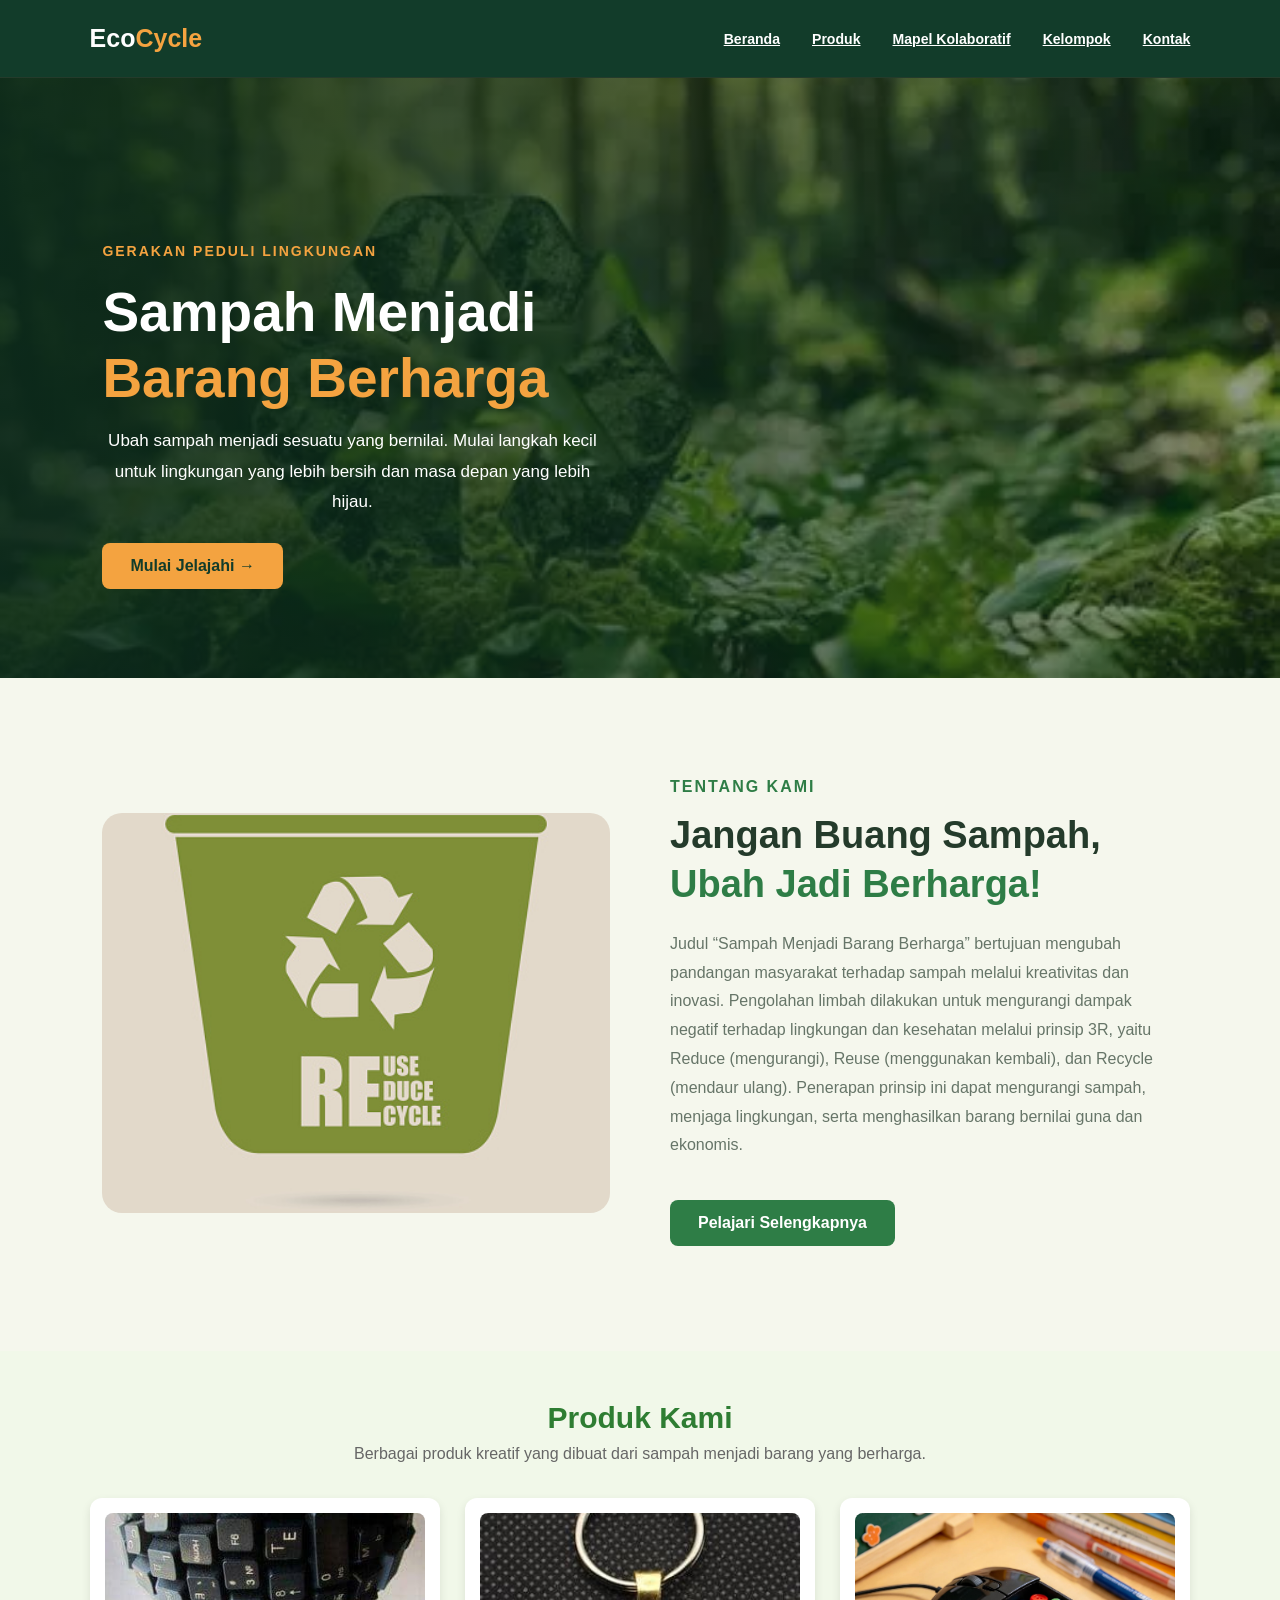
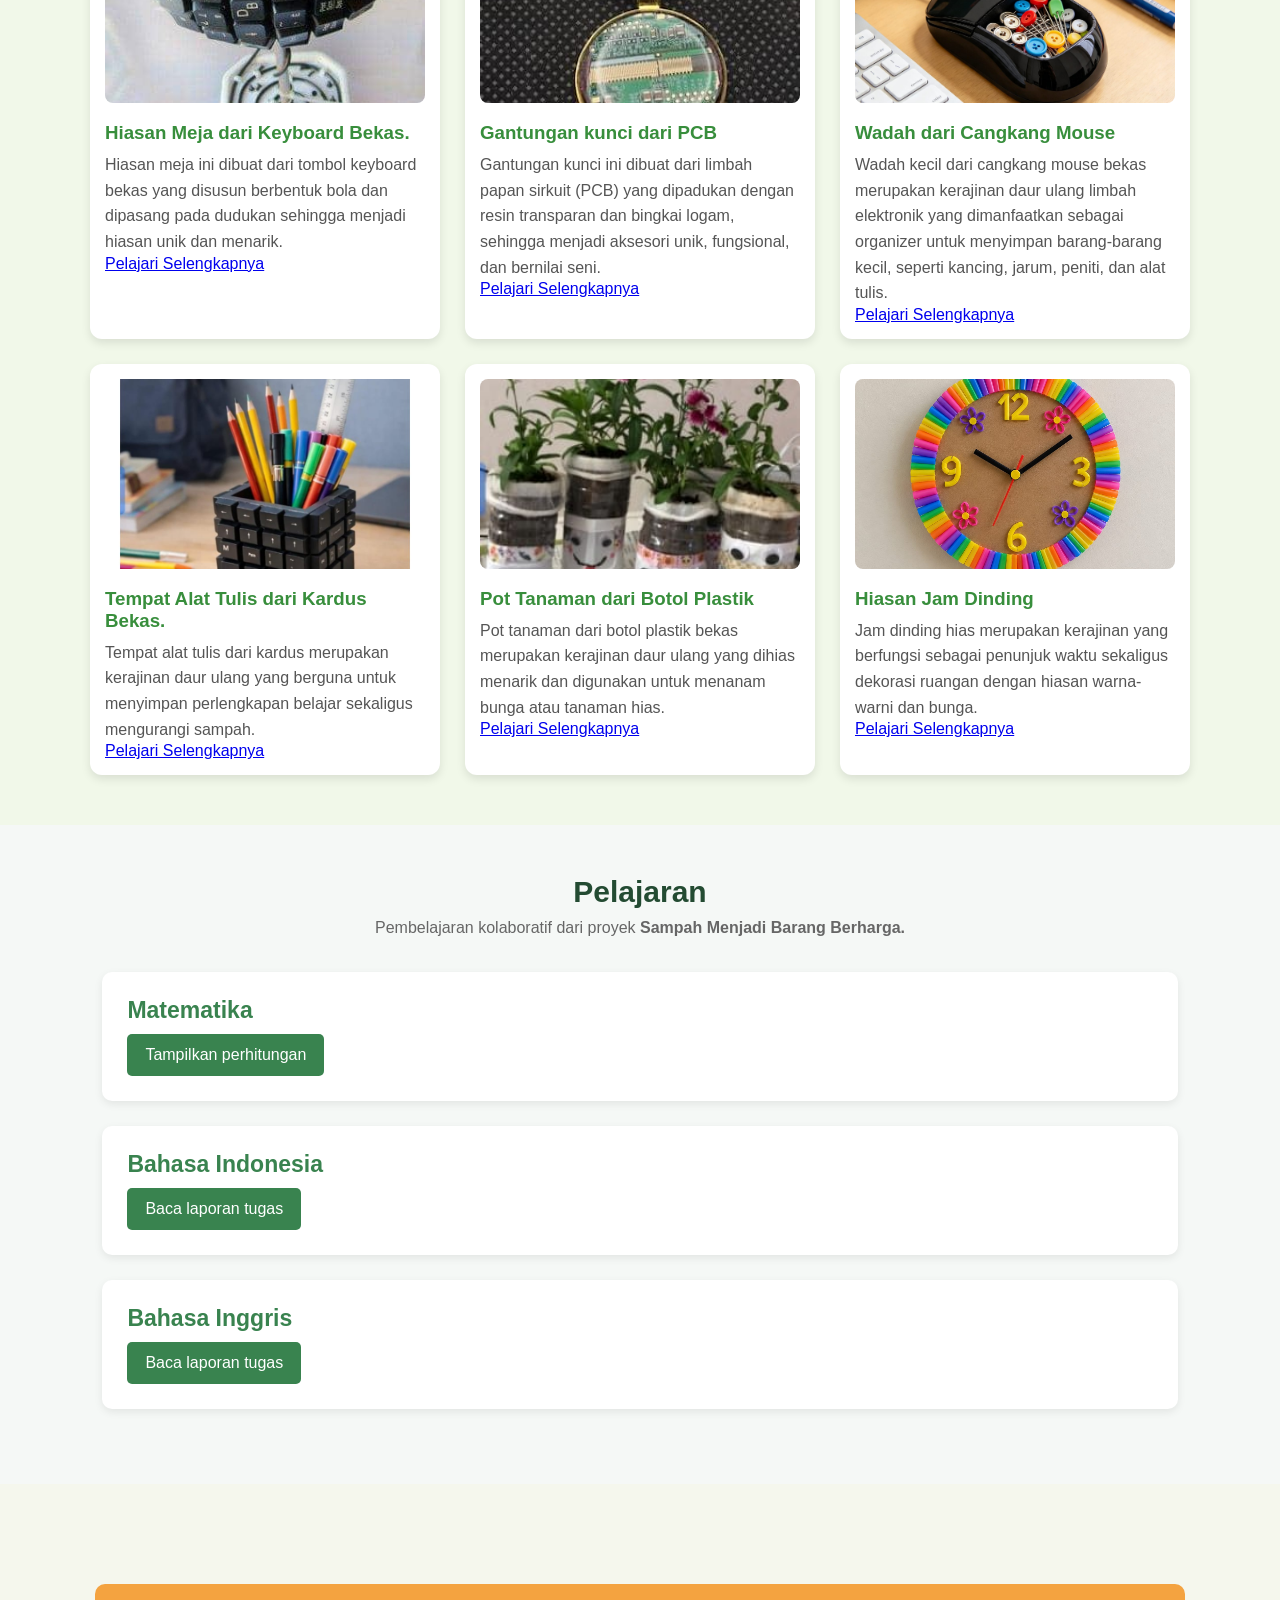
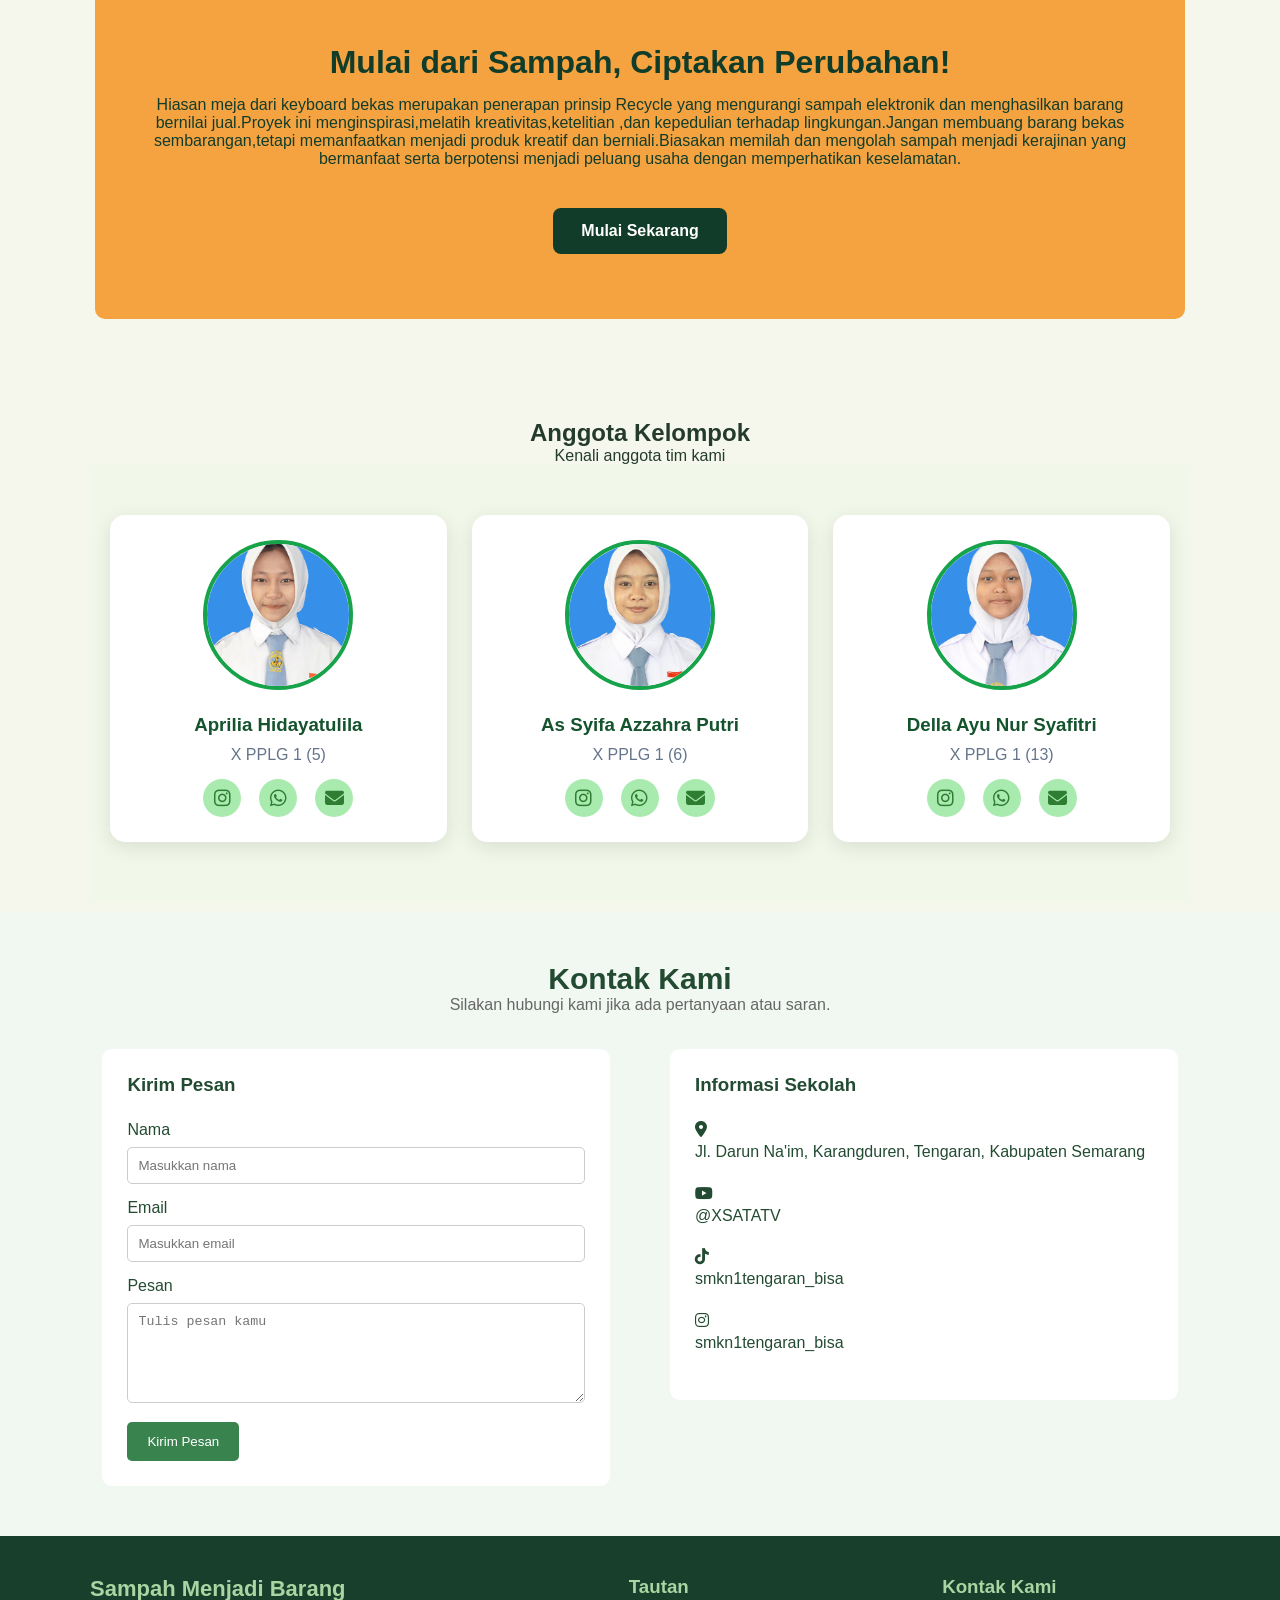
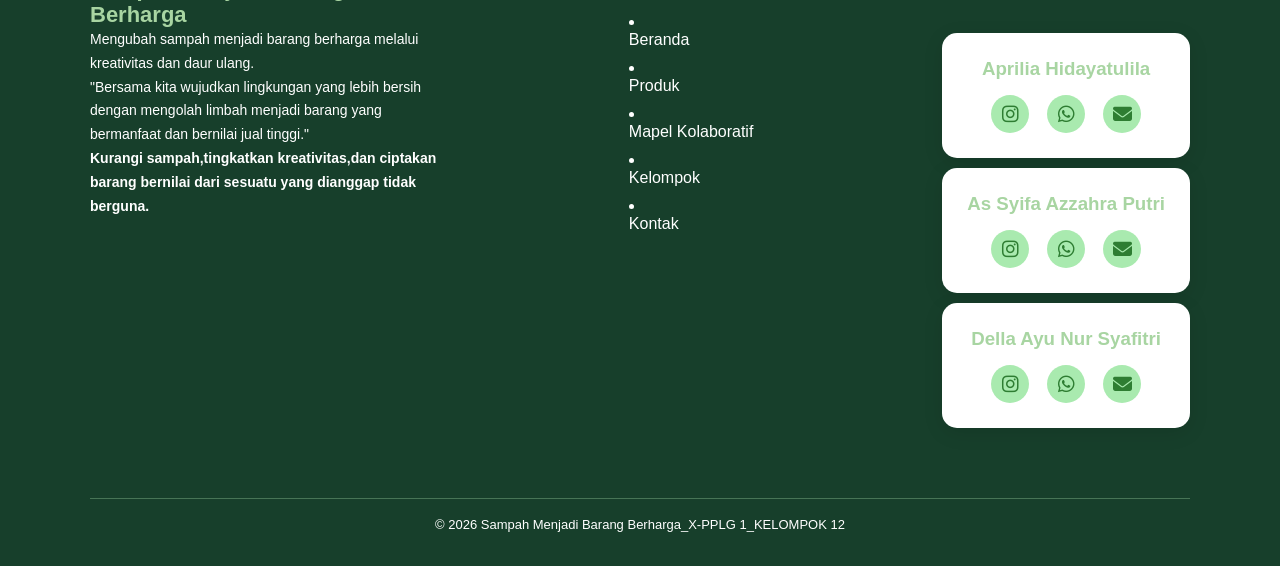
==== commit a95eea72: "Update print statement from 'Hello' to 'Goodbye'" ====
--- a/index.html
+++ b/index.html
@@ -46,7 +46,7 @@
     <!-- TENTANG -->
     <section class="tentang" id="tentang">
       <div class="tentang-image">
-        <img src="./gambar/r3.jpg" alt="r3" />
+        <img src="r3.jpg" alt="r3" />
       </div>
 
       <div class="tentang-content">
@@ -80,7 +80,7 @@
     <div class="daftar-produk">
 
         <div class="card-produk">
-            <img src="./gambar/hiasan keyboard.jpeg" alt="hiasan keyboard">
+            <img src="hiasan keyboard.jpeg" alt="hiasan keyboard">
             <h3>Hiasan Meja dari Keyboard Bekas.</h3>
             <p>Hiasan meja ini dibuat dari tombol keyboard bekas yang 
               disusun berbentuk bola dan dipasang pada dudukan sehingga menjadi hiasan unik dan menarik.</p>
@@ -88,7 +88,7 @@
         </div>
 
         <div class="card-produk">
-            <img src="./gambar/gantungan kunci.jpeg" alt="gantungan kunci">
+            <img src="gantungan kunci.jpeg" alt="gantungan kunci">
             <h3>Gantungan kunci dari PCB</h3>
             <p>Gantungan kunci ini dibuat dari limbah papan sirkuit (PCB) 
               yang dipadukan dengan resin transparan dan bingkai logam, sehingga 
@@ -97,7 +97,7 @@
         </div>
 
         <div class="card-produk">
-            <img src="./gambar/hiasan.jpeg" alt="Wadah dari Cangkang Mouse">
+            <img src="hiasan.jpeg" alt="Wadah dari Cangkang Mouse">
             <h3>Wadah dari Cangkang Mouse</h3>
             <p>Wadah kecil dari cangkang mouse bekas merupakan 
               kerajinan daur ulang limbah elektronik yang dimanfaatkan 
@@ -106,7 +106,7 @@
         </div>
 
         <div class="card-produk">
-            <img src="./gambar/tempat pensil.jpeg" alt="tempat pensil">
+            <img src="tempat pensil.jpeg" alt="tempat pensil">
             <h3>Tempat Alat Tulis dari Kardus Bekas.</h3>
             <p>Tempat alat tulis dari kardus merupakan kerajinan daur ulang 
               yang berguna untuk menyimpan perlengkapan belajar sekaligus mengurangi sampah.</p>
@@ -114,7 +114,7 @@
         </div>
 
         <div class="card-produk">
-            <img src="./gambar/pot tanaman.jpeg" alt="pot tanaman">
+            <img src="pot tanaman.jpeg" alt="pot tanaman">
             <h3>Pot Tanaman dari Botol Plastik</h3>
             <p>Pot tanaman dari botol plastik bekas merupakan 
               kerajinan daur ulang yang dihias menarik dan digunakan untuk menanam bunga atau tanaman hias.</p>
@@ -122,7 +122,7 @@
         </div>
 
         <div class="card-produk">
-            <img src="./gambar/jam dinding daur ulang.jpeg" alt="Jam dinding daur ulang">
+            <img src="jam dinding daur ulang.jpeg" alt="Jam dinding daur ulang">
             <h3>Hiasan Jam Dinding</h3>
             <p>Jam dinding hias merupakan kerajinan yang berfungsi sebagai 
               penunjuk waktu sekaligus dekorasi ruangan dengan hiasan warna-warni dan bunga.</p>
@@ -147,7 +147,7 @@
 
           <div class="materi">
             <h4>Aprilia Hidayatulila</h4>
-            <img src="./gambar/revisi mtk.jpeg" 
+            <img src="revisi mtk.jpeg" 
             width="100%"
             height="350px"
             alt="matematika yaya">
@@ -180,7 +180,7 @@
 
           <div class="materi">
             <h4>As Syifa Azzahra Putri</h4>
-            <img src="./gambar/Matematika syifa.jpeg" alt="matematika syifa">
+            <img src="Matematika syifa.jpeg" alt="matematika syifa">
             <p>
               <ul>
              <li>Permisalan </li>
@@ -212,7 +212,7 @@
 
           <div class="materi">
             <h4>Della Ayu Nur Syafitri</h4>
-            <img src="./gambar/matematika della.jpeg" alt="matematika della">
+            <img src="matematika della.jpeg" alt="matematika della">
               <p>
               <ul>
              <li>Permisalan </li>
@@ -426,7 +426,7 @@
 
         <div class="anggota-container">
           <div class="anggota-card">
-            <img src="./gambar/april.jpeg" alt="Aprilia Hidayatulila" />
+            <img src="april.jpeg" alt="Aprilia Hidayatulila" />
             <h3>Aprilia Hidayatulila</h3>
             <p>X PPLG 1 (5)</p>
             <div class="sosial-media"><a href="https://instagram.com/ap_rilia2528" target="_blank">
@@ -439,7 +439,7 @@
           </div>
 
           <div class="anggota-card">
-            <img src="./gambar/sifa.jpeg" alt="Asyifa Azzahra Putri" />
+            <img src="sifa.jpeg" alt="Asyifa Azzahra Putri" />
             <h3>As Syifa Azzahra Putri</h3>
             <p>X PPLG 1 (6)</p>
              <div class="sosial-media"><a href="https://instagram.com/sypazhraaaaa" target="_blank">
@@ -452,7 +452,7 @@
           </div>
 
           <div class="anggota-card">
-            <img src="./gambar/della.jpeg" alt="Della Ayu Nur Syafitri" />
+            <img src="della.jpeg" alt="Della Ayu Nur Syafitri" />
             <h3>Della Ayu Nur Syafitri</h3>
             <p>X PPLG 1 (13)</p>
             <div class="sosial-media"><a href="https://instagram.com/" target="_blank">
--- a/style.css
+++ b/style.css
@@ -91,7 +91,7 @@
   padding: 80px 8%;
   background:
     linear-gradient(90deg, rgba(12, 43, 28, 0.92), rgba(12, 43, 28, 0.45)),
-    url("gambar/3r.webp");
+    url("3r.webp");
   background-size: cover;
   background-position: center;
   max-width: 100%;
